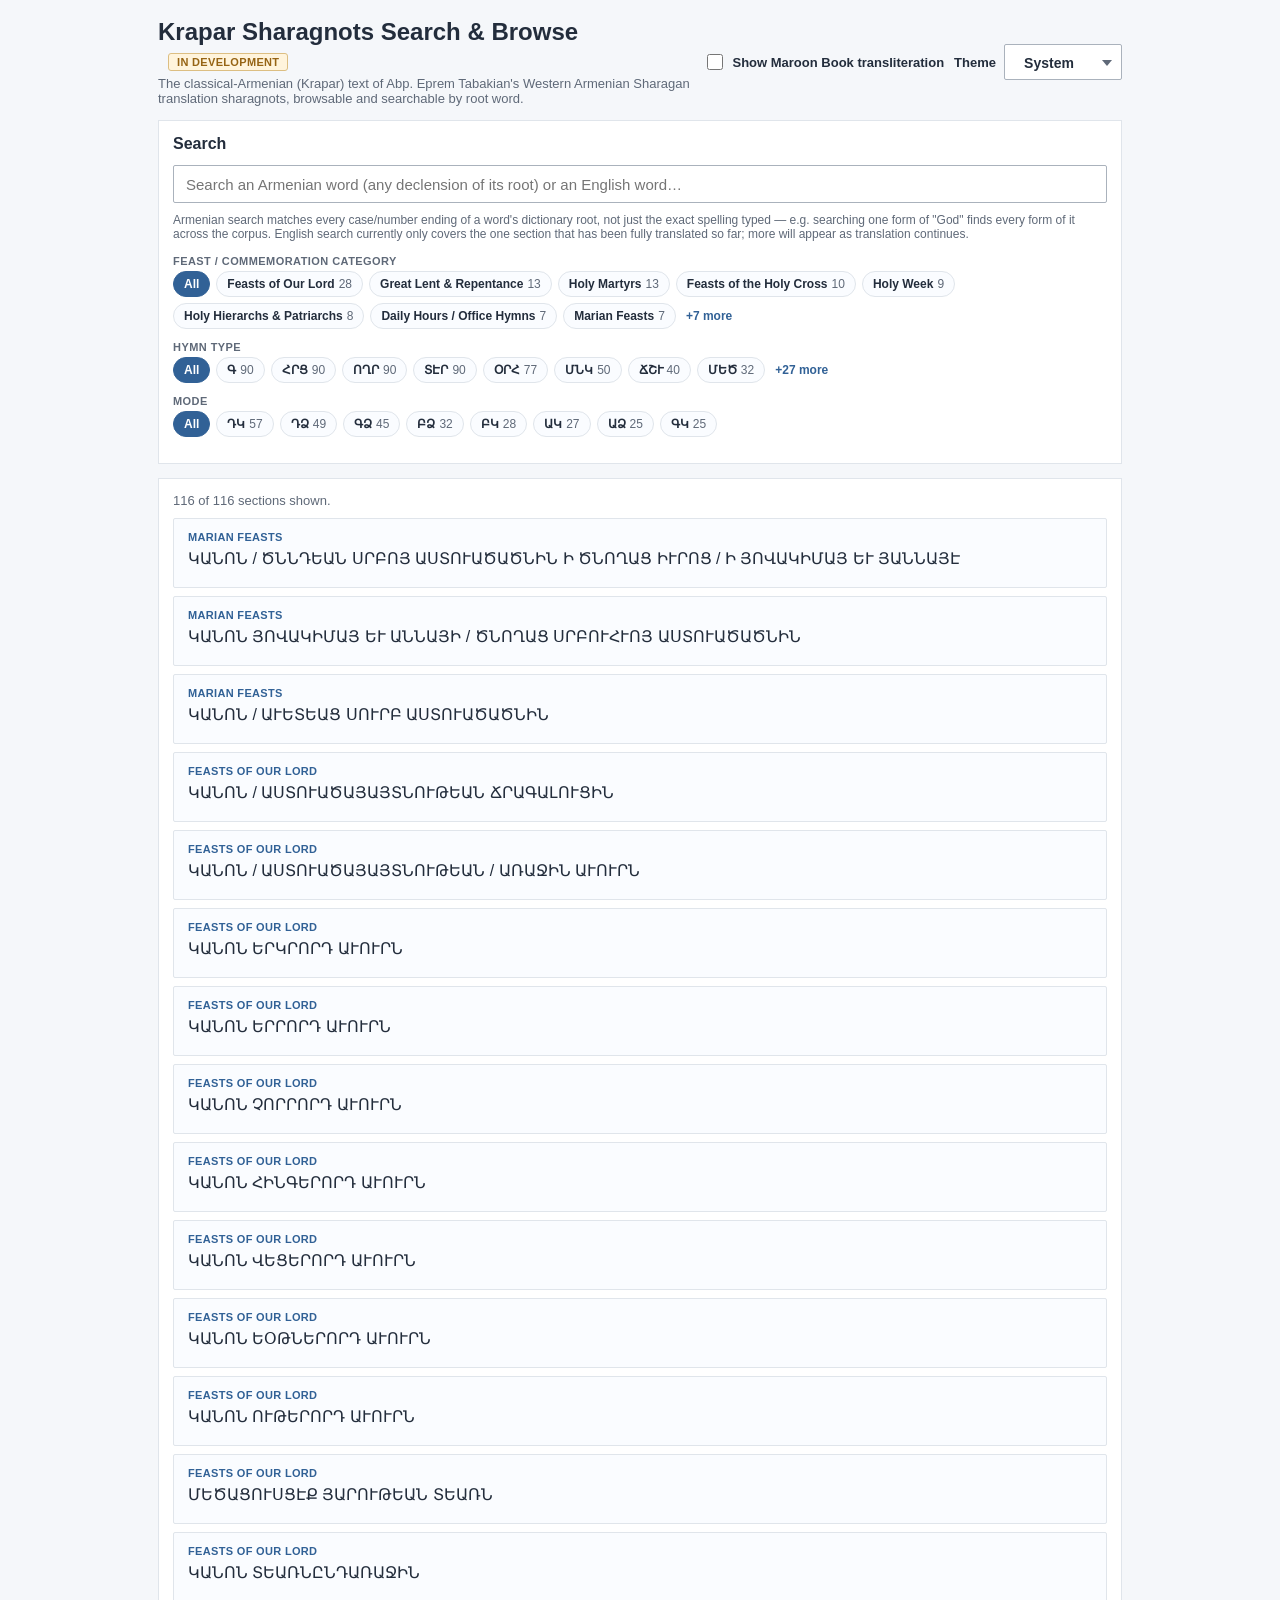
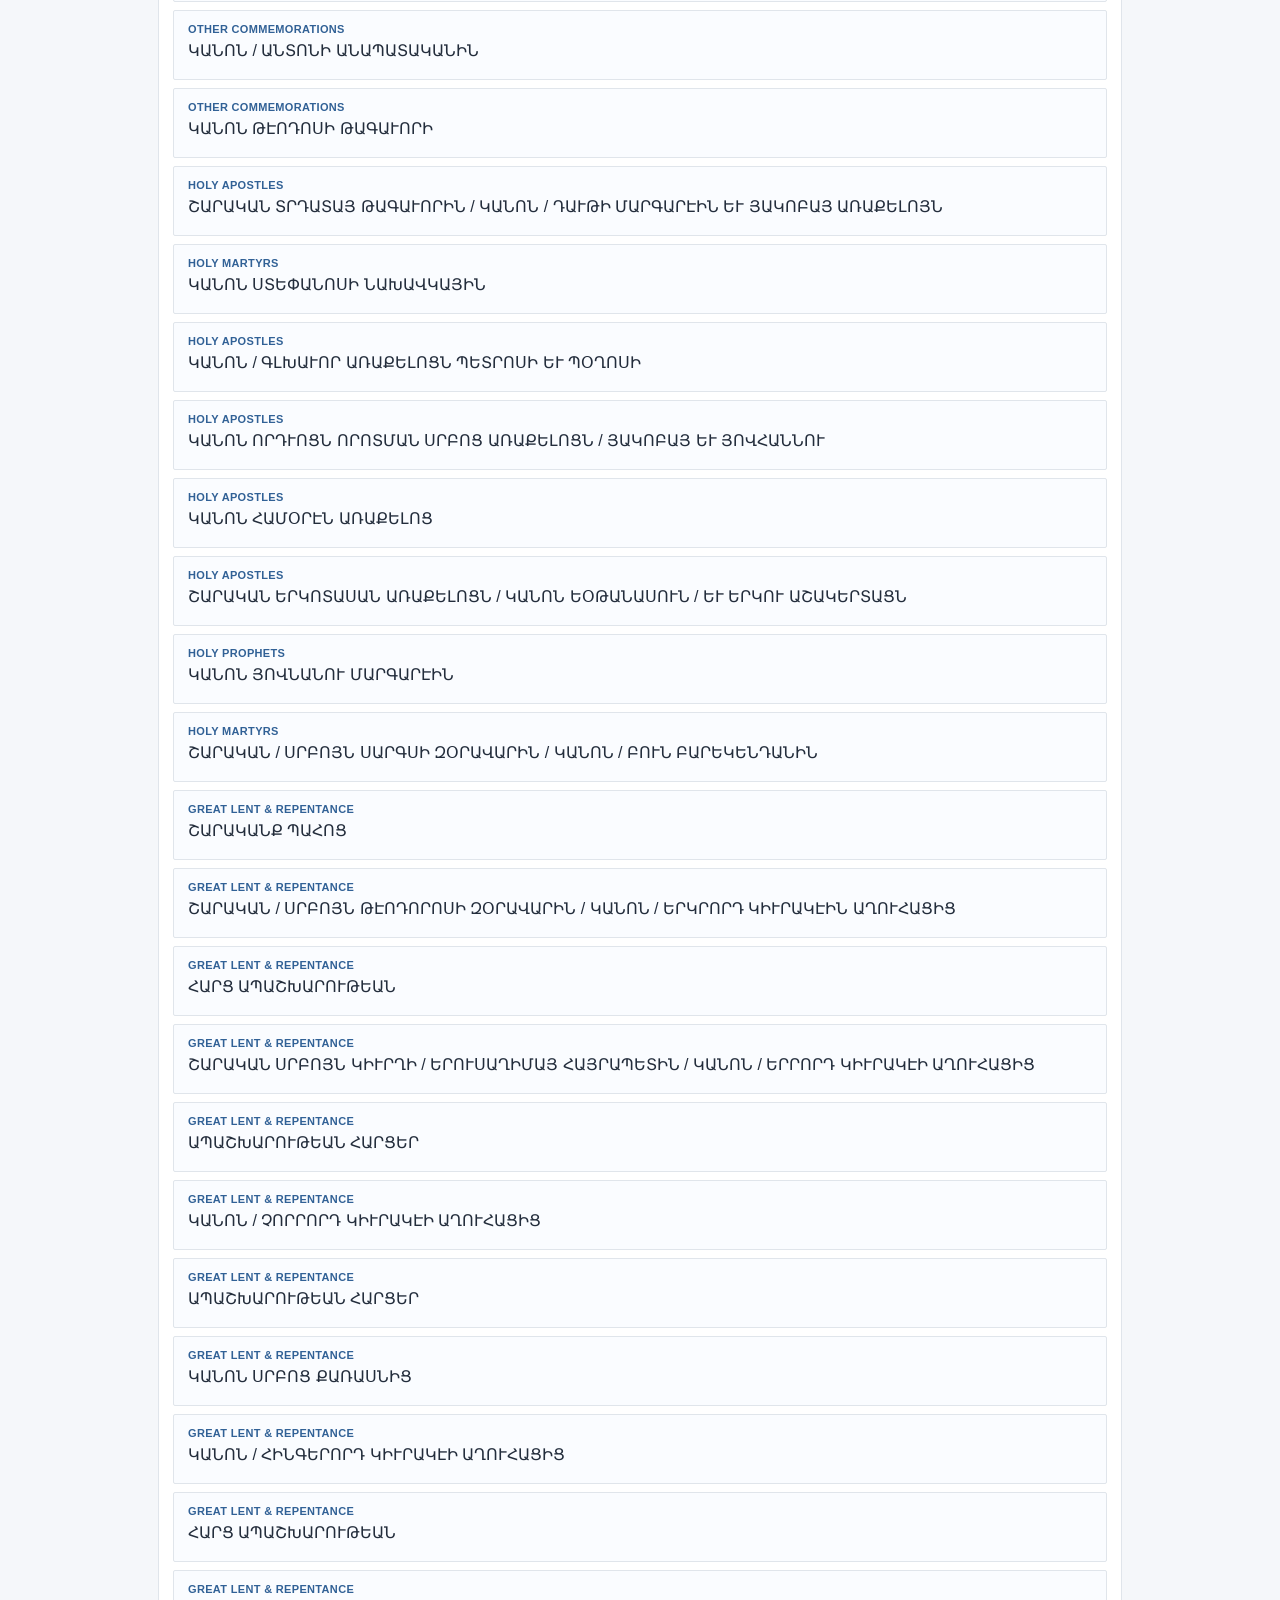
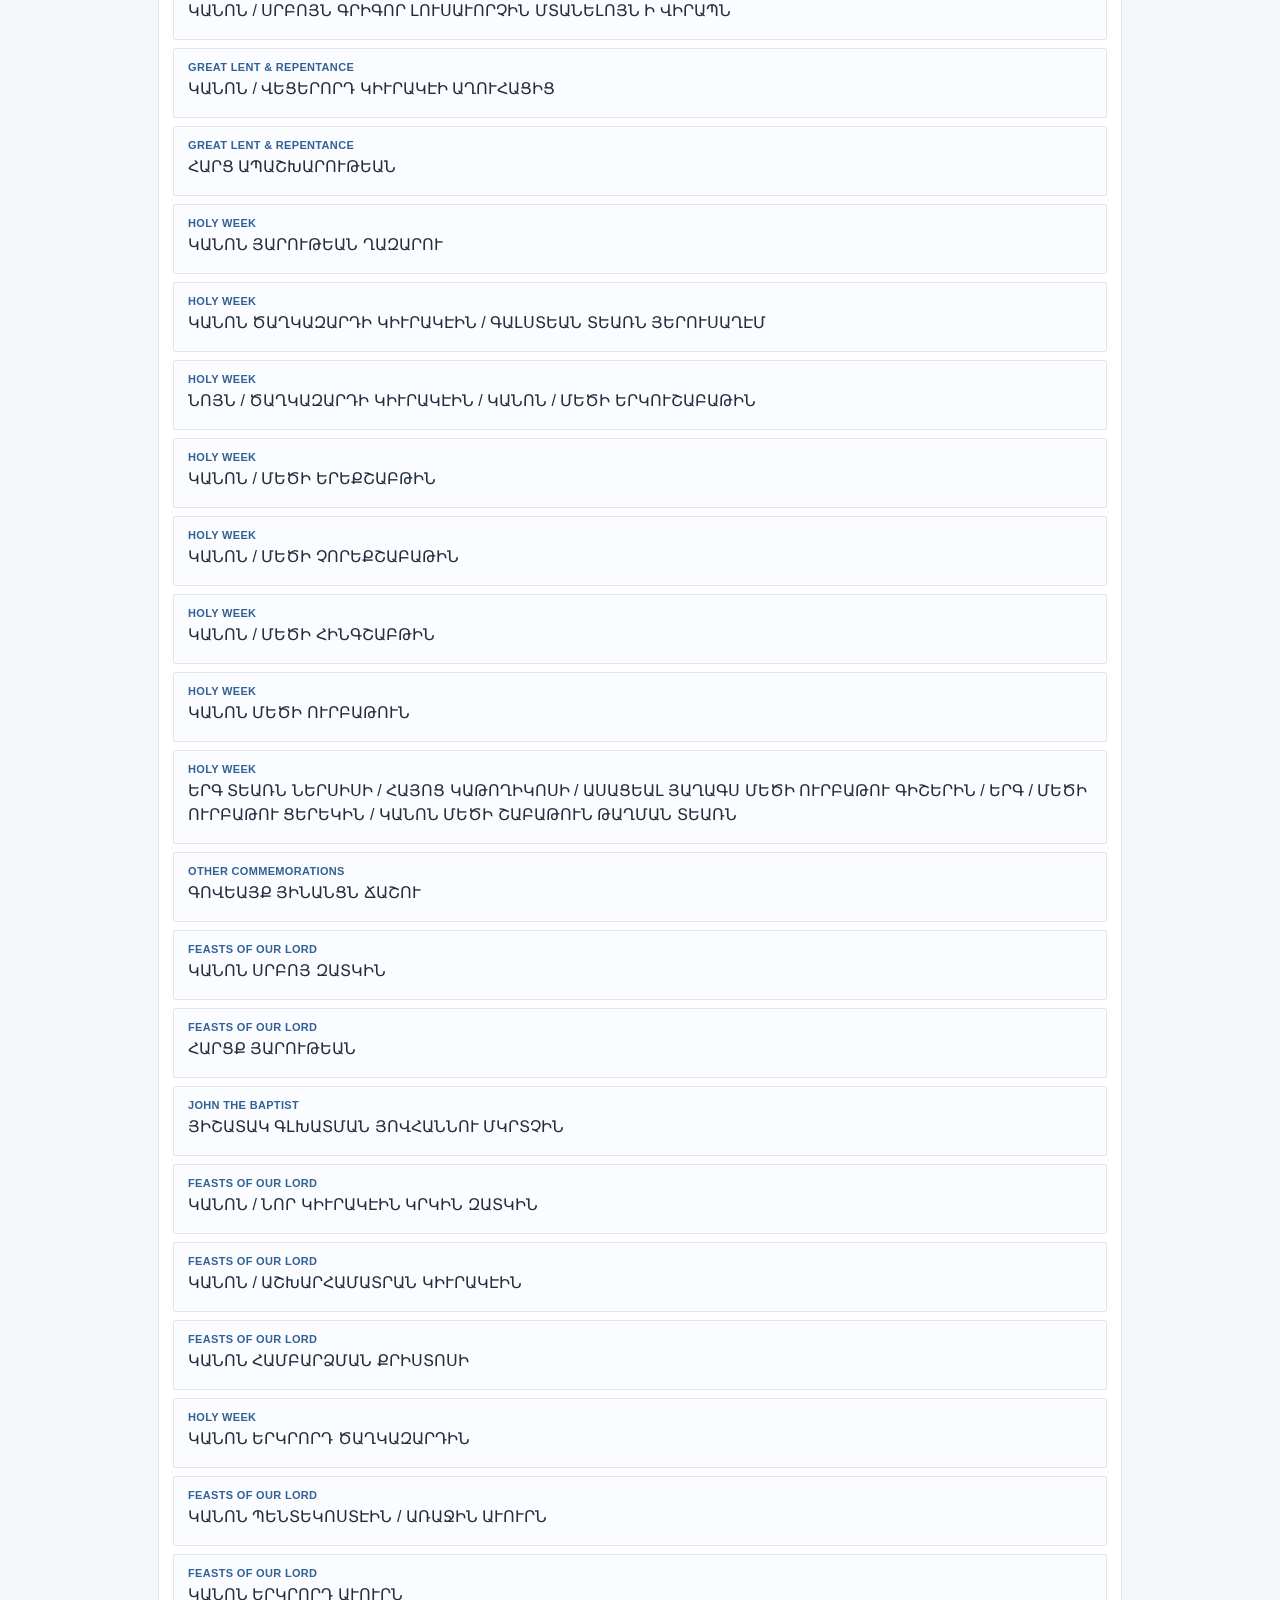
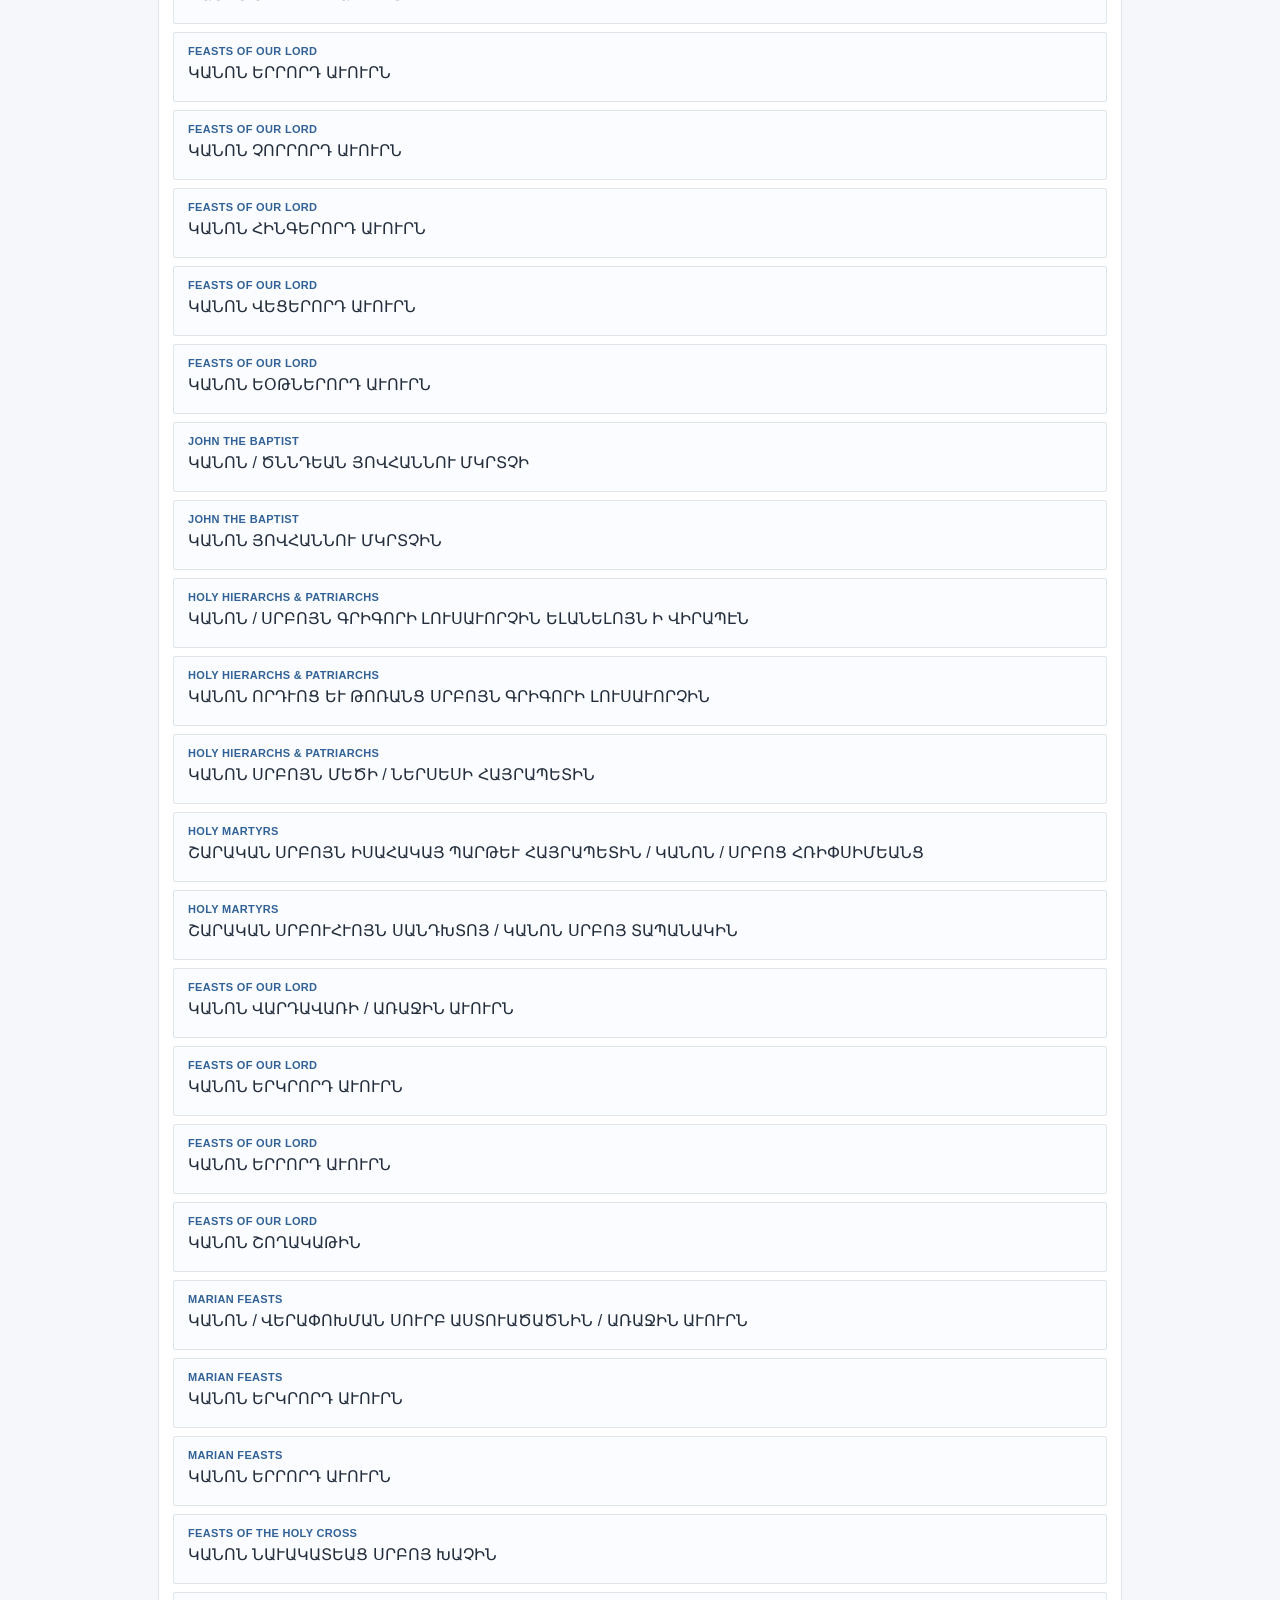
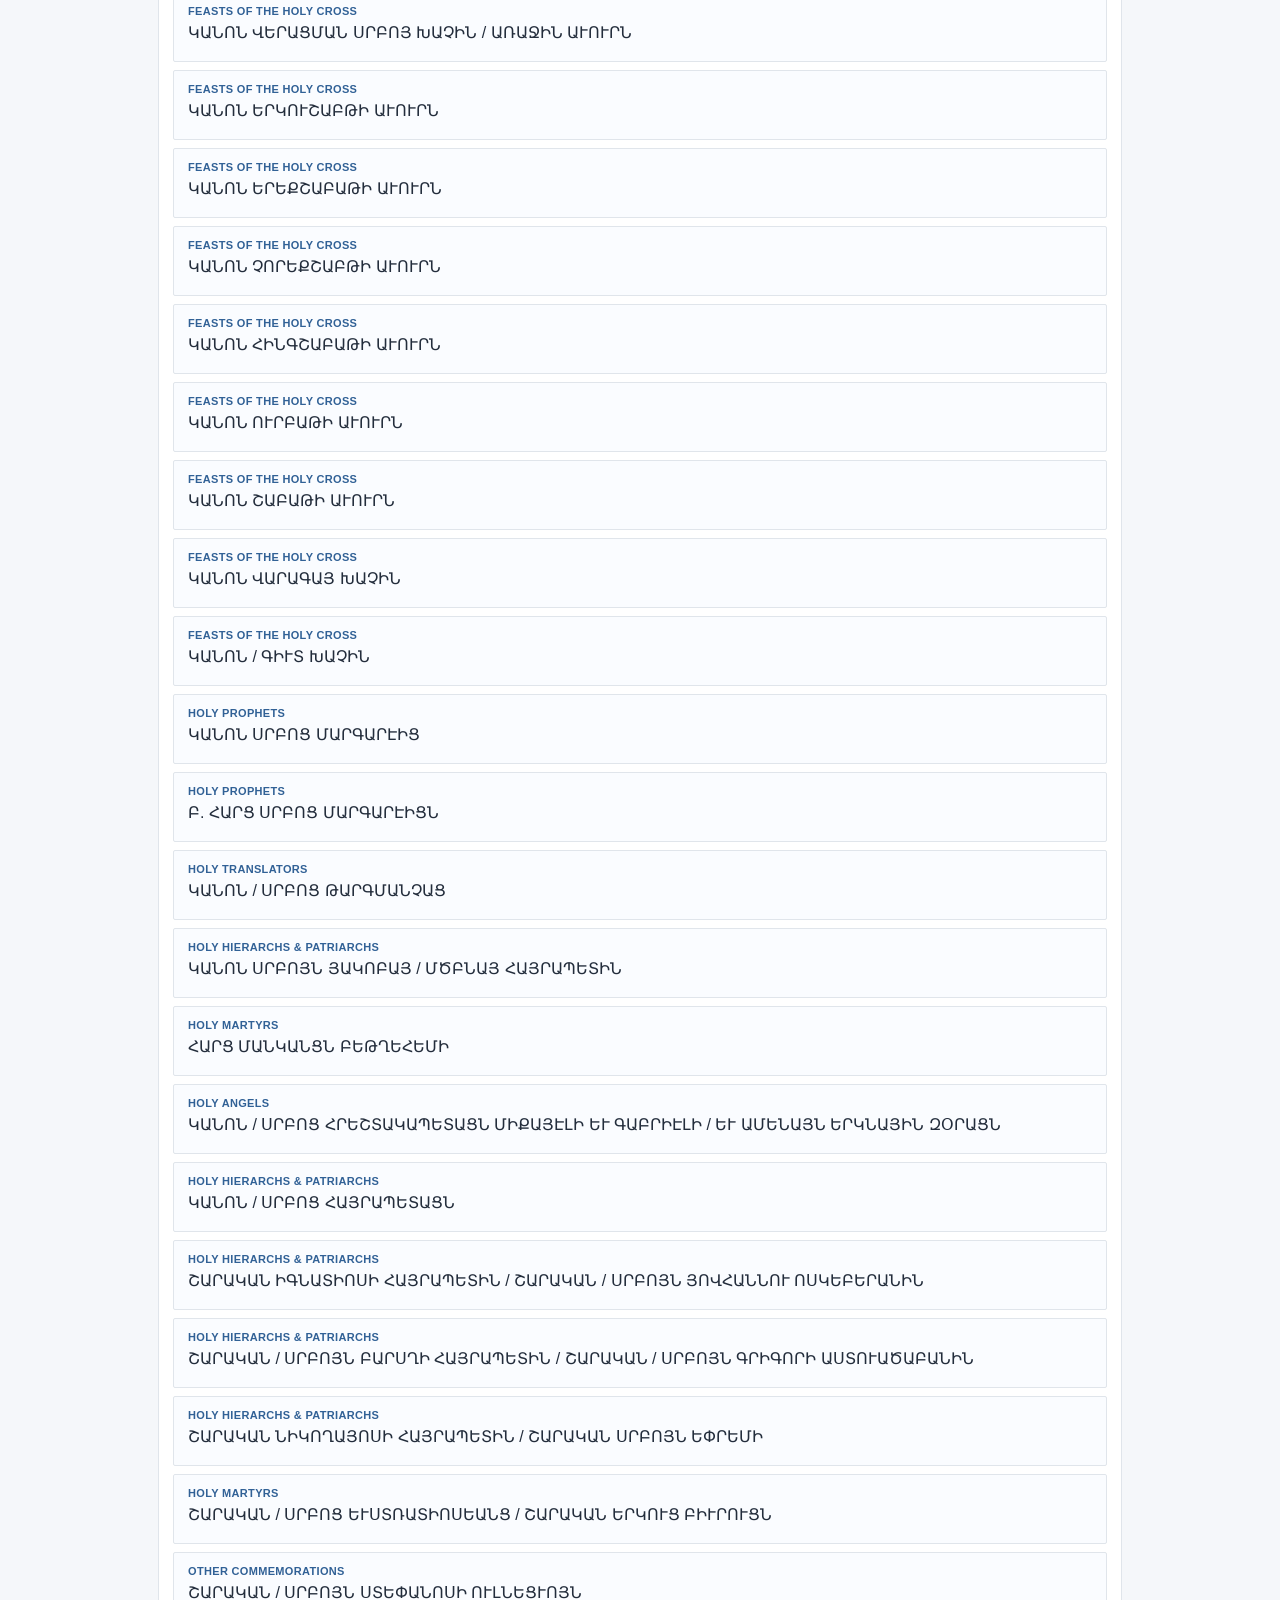
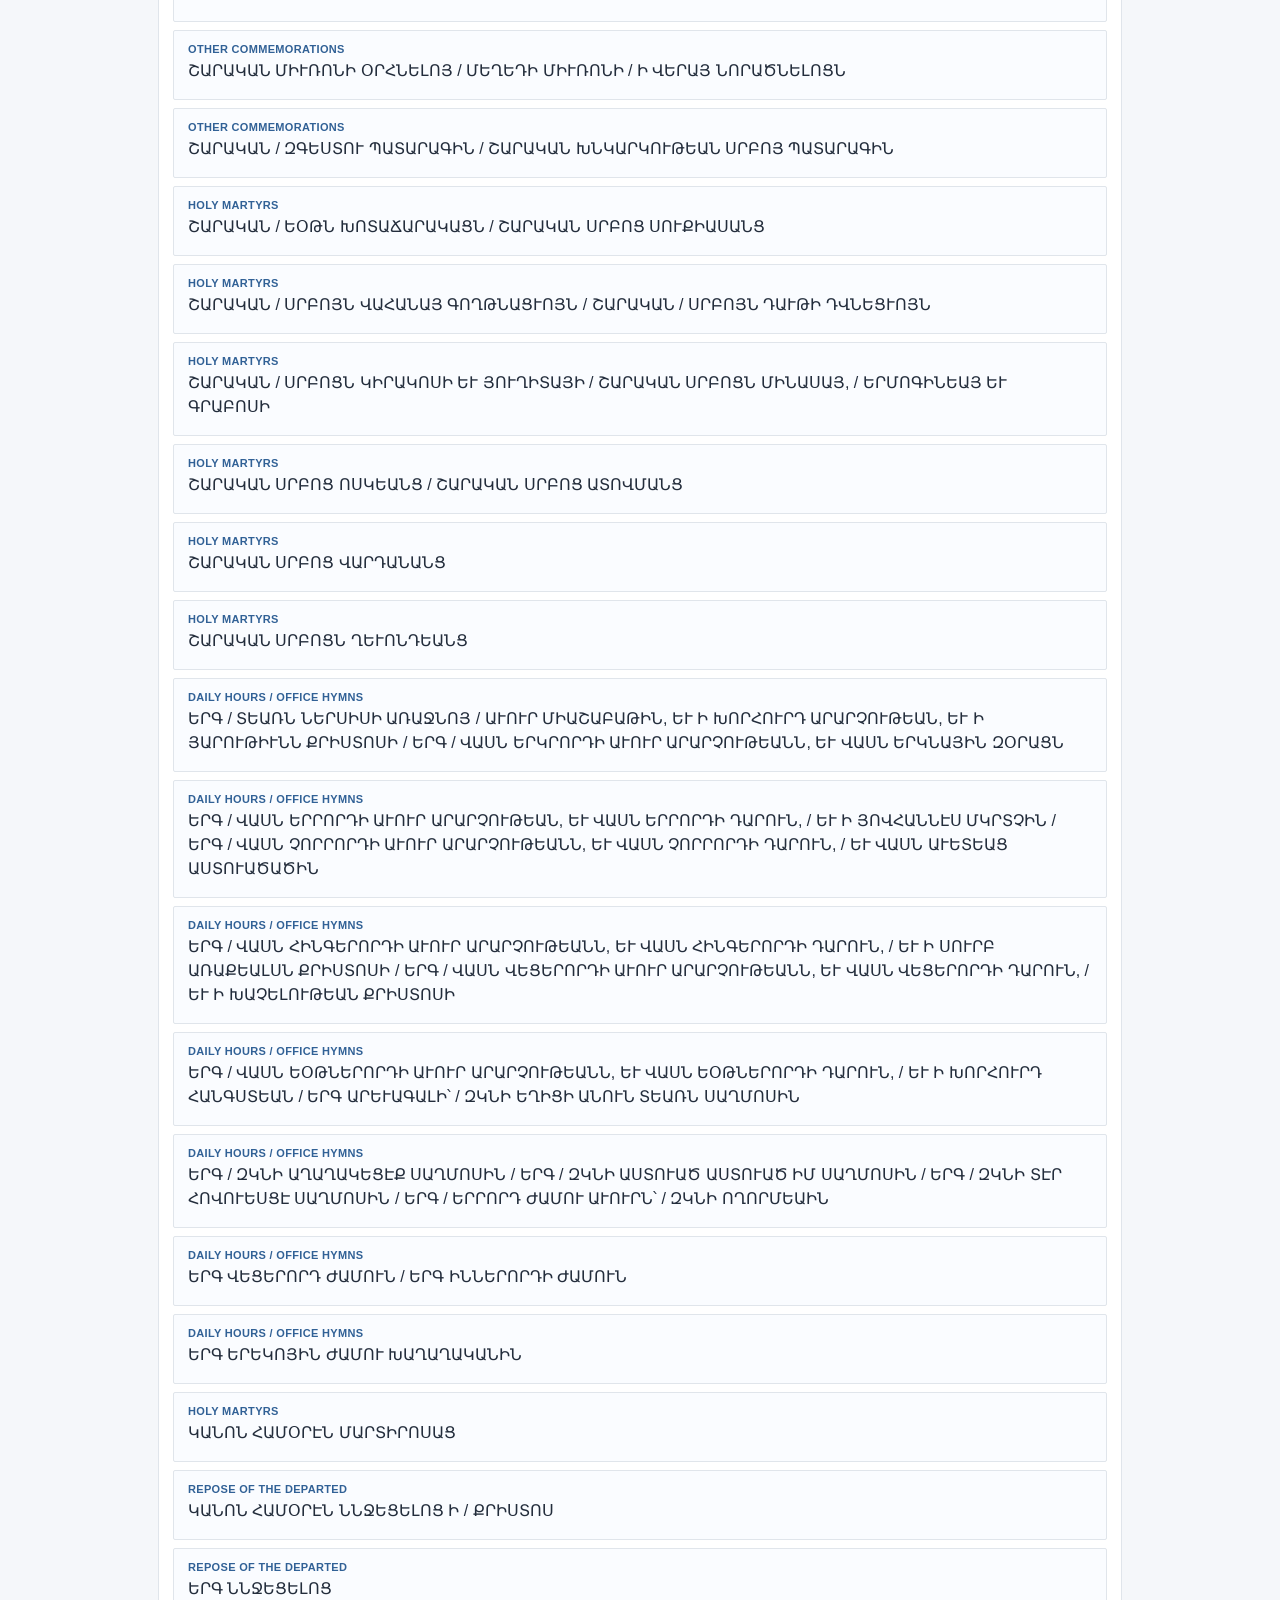
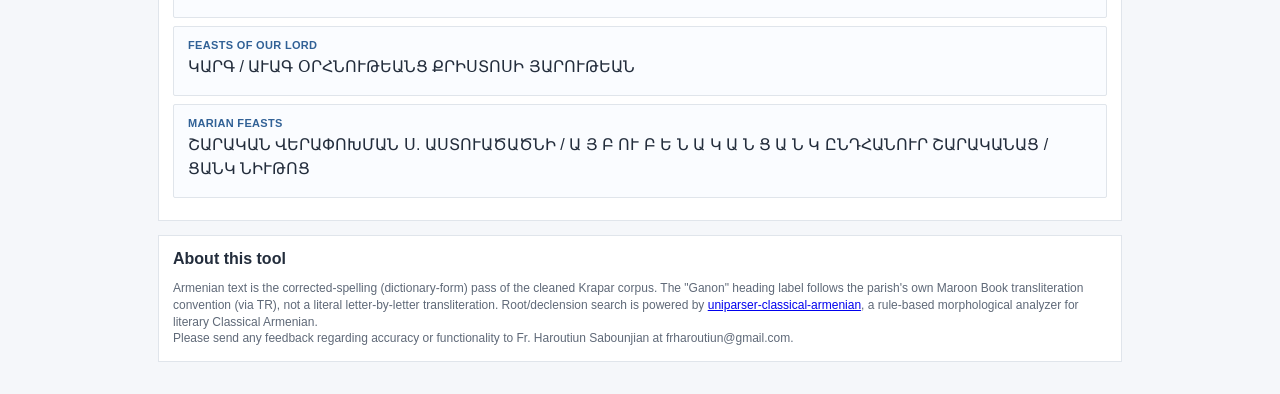
==== sharagan/index.html @ b0fb9c58 "Add Krapar Sharagnots Search & Browse tool New /sharagan/ tool: browses and searches the cleaned, co" ====
<!doctype html>
<html lang="en">
<head>
  <meta charset="utf-8">
  <meta name="viewport" content="width=device-width, initial-scale=1">
  <meta name="color-scheme" content="light dark">
  <script>
    (function () {
      try {
        var saved = localStorage.getItem("sharaganTheme") || "system";
        var systemDark = window.matchMedia && window.matchMedia("(prefers-color-scheme: dark)").matches;
        var effective = saved === "dark" || (saved === "system" && systemDark) ? "dark" : "light";
        document.documentElement.setAttribute("data-theme", saved);
        document.documentElement.setAttribute("data-effective-theme", effective);
      } catch (error) {
        document.documentElement.setAttribute("data-theme", "system");
        document.documentElement.setAttribute("data-effective-theme", "light");
      }
    }());
  </script>
  <title>Krapar Sharagnots Search &amp; Browse</title>
  <link rel="stylesheet" href="../styles-v4.css">
  <link rel="stylesheet" href="sharagan.css">
</head>
<body>
  <main class="app">
    <header class="header">
      <div class="title-block">
        <h1>Krapar Sharagnots Search &amp; Browse<span class="badge-dev">In development</span></h1>
        <p id="subtitle">The classical-Armenian (Krapar) text of Abp. Eprem Tabakian's Western Armenian Sharagan translation sharagnots, browsable and searchable by root word.</p>
      </div>

      <div class="header-actions">
        <label class="translit-toggle">
          <input type="checkbox" id="translitToggle">
          Show Maroon Book transliteration
        </label>
        <div class="theme-controls" aria-label="Color theme controls">
          <label for="themeSelect">Theme</label>
          <div class="theme-select-wrap">
            <select id="themeSelect" aria-label="Choose color theme">
              <option value="system">System</option>
              <option value="light">Light</option>
              <option value="dark">Dark</option>
            </select>
          </div>
        </div>
      </div>
    </header>

    <section class="card" aria-labelledby="search-heading">
      <h2 id="search-heading">Search</h2>
      <div class="search-row">
        <input type="search" id="searchInput" placeholder="Search an Armenian word (any declension of its root) or an English word&hellip;" aria-label="Search the corpus">
      </div>
      <p class="search-hint">
        Armenian search matches every case/number ending of a word's dictionary root, not just the exact spelling typed
        &mdash; e.g. searching one form of "God" finds every form of it across the corpus. English search currently
        only covers the one section that has been fully translated so far; more will appear as translation continues.
      </p>
      <div id="facetRow"></div>
    </section>

    <section class="card" aria-labelledby="results-heading">
      <h2 id="results-heading" style="position:absolute;left:-9999px;">Results</h2>
      <div id="resultsArea"></div>
    </section>

    <section class="card notes" aria-labelledby="feedback-heading">
      <h2 id="feedback-heading">About this tool</h2>
      <p>
        Armenian text is the corrected-spelling (dictionary-form) pass of the cleaned Krapar corpus. The
        "Ganon" heading label follows the parish's own Maroon Book transliteration convention (via TR), not
        a literal letter-by-letter transliteration. Root/declension search is powered by
        <a href="https://pypi.org/project/uniparser-classical-armenian" target="_blank" rel="noopener">uniparser-classical-armenian</a>,
        a rule-based morphological analyzer for literary Classical Armenian.
      </p>
      <p>Please send any feedback regarding accuracy or functionality to Fr. Haroutiun Sabounjian at frharoutiun@gmail.com.</p>
    </section>
  </main>

  <script src="maroon-translit.js"></script>
  <script src="sharagan.js"></script>
</body>
</html>
---- styles-v4.css ----
html:root {
  --background: rgb(245, 247, 250);
  --card-background: white;
  --header-text: rgb(35, 45, 60);
  --muted-text: rgb(95, 105, 120);
  --accent: rgb(49, 97, 150);
  --grid: rgb(224, 229, 235);
  --info-bg: rgb(238, 244, 252);
  --info-border: rgb(190, 210, 235);
  --tile-background: rgb(250, 252, 255);
  --field-background: white;
  --button-background: rgb(239, 239, 239);
    --header-control-width: 118px;
  --header-control-height: 36px;
  --control-arrow-width: 28px;
  color-scheme: light;
}

html[data-effective-theme="dark"],
html.theme-dark {
  --background: rgb(20, 24, 31);
  --card-background: rgb(31, 37, 47);
  --header-text: rgb(235, 239, 245);
  --muted-text: rgb(180, 190, 204);
  --accent: rgb(142, 188, 238);
  --grid: rgb(70, 80, 96);
  --info-bg: rgb(43, 57, 76);
  --info-border: rgb(86, 111, 143);
  --tile-background: rgb(36, 43, 55);
  --field-background: rgb(24, 29, 37);
  --button-background: rgb(43, 51, 65);
  color-scheme: dark;
}

* { box-sizing: border-box; }
html, body { margin: 0; padding: 0; }

body {
  background: var(--background);
  color: var(--header-text);
  font-family: "Noto Sans Armenian", "Noto Sans", "Segoe UI", Arial, sans-serif;
  font-size: 14px;
  transition: background-color 150ms ease, color 150ms ease;
}

.app {
  max-width: 1000px;
  margin: 0 auto;
  padding: 18px;
}

.header {
  display: flex;
  justify-content: space-between;
  gap: 12px;
  margin-bottom: 14px;
  align-items: center;
  flex-wrap: wrap;
}

.title-block {
  flex: 1 1 420px;
  min-width: 260px;
}

.title-block h1 {
  margin: 0;
  font-size: 24px;
  font-weight: 700;
}

#subtitle {
  margin: 2px 0 0;
  color: var(--muted-text);
  font-size: 13px;
}

.header-actions {
  display: flex;
  align-items: center;
  justify-content: flex-end;
  gap: 10px;
  flex-wrap: wrap;
}

.theme-controls {
  display: grid;
  grid-template-columns: auto var(--header-control-width);
  gap: 8px;
  align-items: center;
}

.theme-controls label {
  font-weight: 700;
  font-size: 13px;
}

.theme-select-wrap {
  position: relative;
  width: var(--header-control-width);
  height: var(--header-control-height);
}

.theme-select-wrap::after {
  content: "";
  position: absolute;
  right: 10px;
  top: 50%;
  transform: translateY(-35%);
  width: 0;
  height: 0;
  border-left: 5px solid transparent;
  border-right: 5px solid transparent;
  border-top: 6px solid var(--muted-text);
  pointer-events: none;
}

.theme-controls select {
  width: 100%;
  height: 100%;
  border: 1px solid rgb(170, 178, 188);
  background: var(--field-background);
  color: var(--header-text);
  font-family: inherit;
  font-size: 14px;
  font-weight: 700;
  line-height: var(--header-control-height);
  padding: 0 var(--control-arrow-width) 0 0;
  text-align: center;
  text-align-last: center;
  -webkit-appearance: none;
  appearance: none;
  border-radius: 2px;
}

.theme-controls select:focus {
  outline: 2px solid var(--accent);
  outline-offset: 2px;
}

.card {
  background: var(--card-background);
  border: 1px solid var(--grid);
  padding: 14px;
  margin-bottom: 14px;
}

.card h2 {
  font-size: 16px;
  margin: 0 0 12px;
}

.intro-text {
  margin: 0 0 14px;
  color: var(--muted-text);
  line-height: 1.4;
}

.tool-grid {
  display: grid;
  grid-template-columns: repeat(2, minmax(0, 1fr));
  gap: 16px;
}

.tool-card {
  display: flex;
  flex-direction: column;
  gap: 10px;
  min-height: 150px;
  padding: 14px;
  border: 1px solid var(--grid);
  background: var(--tile-background);
  color: var(--header-text);
  text-decoration: none;
}

.tool-card:hover {
  border-color: var(--accent);
}

.tool-title {
  font-size: 18px;
  font-weight: 700;
}

.tool-description {
  color: var(--muted-text);
  line-height: 1.4;
  flex: 1;
}

.tool-action {
  color: var(--accent);
  font-weight: 700;
}

.notes p {
  margin: 0;
  color: var(--muted-text);
  font-size: 12px;
  line-height: 1.4;
}

@media (max-width: 760px) {
  .tool-grid { grid-template-columns: 1fr; }
  .header { align-items: flex-start; }
  .header-actions { justify-content: flex-start; }
}


@media (max-width: 760px) {
  .title-block { flex-basis: auto; }
  .theme-controls {
    grid-template-columns: auto var(--header-control-width);
  }
}

@media (max-width: 760px) and (orientation: landscape) {
  .theme-controls {
    grid-template-columns: auto var(--header-control-width);
  }
}
---- sharagan/sharagan.css ----
/* Krapar Sharagnots Search & Browse - extends the shared tool tokens from
   ../styles-v4.css (same :root variables, same card/select styling). */

.badge-dev {
  display: inline-block;
  margin-left: 10px;
  padding: 2px 8px;
  font-size: 11px;
  font-weight: 700;
  letter-spacing: 0.03em;
  text-transform: uppercase;
  color: rgb(150, 100, 20);
  background: rgb(255, 244, 220);
  border: 1px solid rgb(220, 190, 130);
  border-radius: 3px;
  vertical-align: middle;
}

html[data-effective-theme="dark"] .badge-dev {
  color: rgb(255, 214, 140);
  background: rgb(60, 48, 20);
  border-color: rgb(120, 96, 40);
}

.translit-toggle {
  display: flex;
  align-items: center;
  gap: 6px;
  font-size: 13px;
  font-weight: 700;
  white-space: nowrap;
}

.translit-toggle input {
  width: 16px;
  height: 16px;
}

/* --- search --- */

.search-row {
  display: flex;
  gap: 10px;
  margin-bottom: 10px;
  flex-wrap: wrap;
}

.search-row input[type="search"] {
  flex: 1 1 320px;
  min-width: 0;
  height: 38px;
  padding: 0 12px;
  border: 1px solid rgb(170, 178, 188);
  background: var(--field-background);
  color: var(--header-text);
  font-family: inherit;
  font-size: 15px;
  border-radius: 2px;
}

.search-row input[type="search"]:focus {
  outline: 2px solid var(--accent);
  outline-offset: 1px;
}

.search-hint {
  color: var(--muted-text);
  font-size: 12px;
  margin: 0 0 14px;
}

.facet-row {
  display: flex;
  flex-wrap: wrap;
  gap: 6px;
  margin-bottom: 12px;
}

.facet-chip {
  display: inline-flex;
  align-items: center;
  gap: 4px;
  padding: 5px 10px;
  font-size: 12px;
  font-weight: 700;
  border: 1px solid var(--grid);
  background: var(--tile-background);
  color: var(--header-text);
  border-radius: 999px;
  cursor: pointer;
  user-select: none;
}

.facet-chip:hover {
  border-color: var(--accent);
}

.facet-chip.active {
  background: var(--accent);
  border-color: var(--accent);
  color: white;
}

.facet-chip .count {
  color: var(--muted-text);
  font-weight: 400;
}

.facet-chip.active .count {
  color: rgba(255, 255, 255, 0.8);
}

.facet-group-label {
  font-size: 11px;
  font-weight: 700;
  text-transform: uppercase;
  letter-spacing: 0.04em;
  color: var(--muted-text);
  margin: 10px 0 4px;
}

.facet-more-toggle {
  background: none;
  border: none;
  color: var(--accent);
  font-size: 12px;
  font-weight: 700;
  cursor: pointer;
  padding: 5px 4px;
}

/* --- results / browse list --- */

.results-summary {
  font-size: 13px;
  color: var(--muted-text);
  margin-bottom: 10px;
}

.result-item, .section-item {
  border: 1px solid var(--grid);
  background: var(--tile-background);
  padding: 12px 14px;
  margin-bottom: 8px;
  border-radius: 2px;
}

.result-item .result-loc, .section-item .section-cat {
  font-size: 11px;
  font-weight: 700;
  text-transform: uppercase;
  letter-spacing: 0.03em;
  color: var(--accent);
}

.result-item .result-text, .section-item .section-heading {
  font-size: 16px;
  line-height: 1.5;
  margin: 4px 0;
}

.translit-line {
  font-size: 13px;
  font-style: italic;
  color: var(--muted-text);
  margin: 2px 0 0;
  display: none;
}

body.show-translit .translit-line {
  display: block;
}

.result-item .result-en {
  font-size: 14px;
  color: var(--muted-text);
  border-left: 2px solid var(--grid);
  padding-left: 8px;
  margin-top: 6px;
}

.result-item .jump-link {
  font-size: 12px;
  font-weight: 700;
  color: var(--accent);
  text-decoration: none;
  display: inline-block;
  margin-top: 6px;
}

.section-item {
  cursor: pointer;
}

.section-item.open {
  cursor: default;
}

.section-detail {
  margin-top: 10px;
  padding-top: 10px;
  border-top: 1px solid var(--grid);
}

.stanza-block {
  margin-bottom: 14px;
}

.stanza-type {
  font-size: 11px;
  font-weight: 700;
  color: var(--muted-text);
  text-transform: uppercase;
  letter-spacing: 0.03em;
  margin-bottom: 4px;
}

.verse-line {
  font-size: 16px;
  line-height: 1.6;
  margin-bottom: 6px;
}

.verse-line .verse-num {
  color: var(--muted-text);
  font-weight: 700;
  margin-right: 4px;
  font-size: 12px;
}

.verse-en {
  font-size: 14px;
  color: var(--muted-text);
  border-left: 2px solid var(--grid);
  padding-left: 8px;
  margin: 2px 0 8px;
}

.verse-en.pending {
  font-style: italic;
}

.close-section-btn {
  background: none;
  border: 1px solid var(--grid);
  color: var(--header-text);
  font-size: 12px;
  font-weight: 700;
  padding: 5px 10px;
  cursor: pointer;
  border-radius: 2px;
  margin-bottom: 10px;
}

.close-section-btn:hover {
  border-color: var(--accent);
}

.empty-state {
  color: var(--muted-text);
  font-style: italic;
  padding: 20px 0;
}

@media (max-width: 760px) {
  .search-row { flex-direction: column; }
  .translit-toggle { align-self: flex-start; }
}
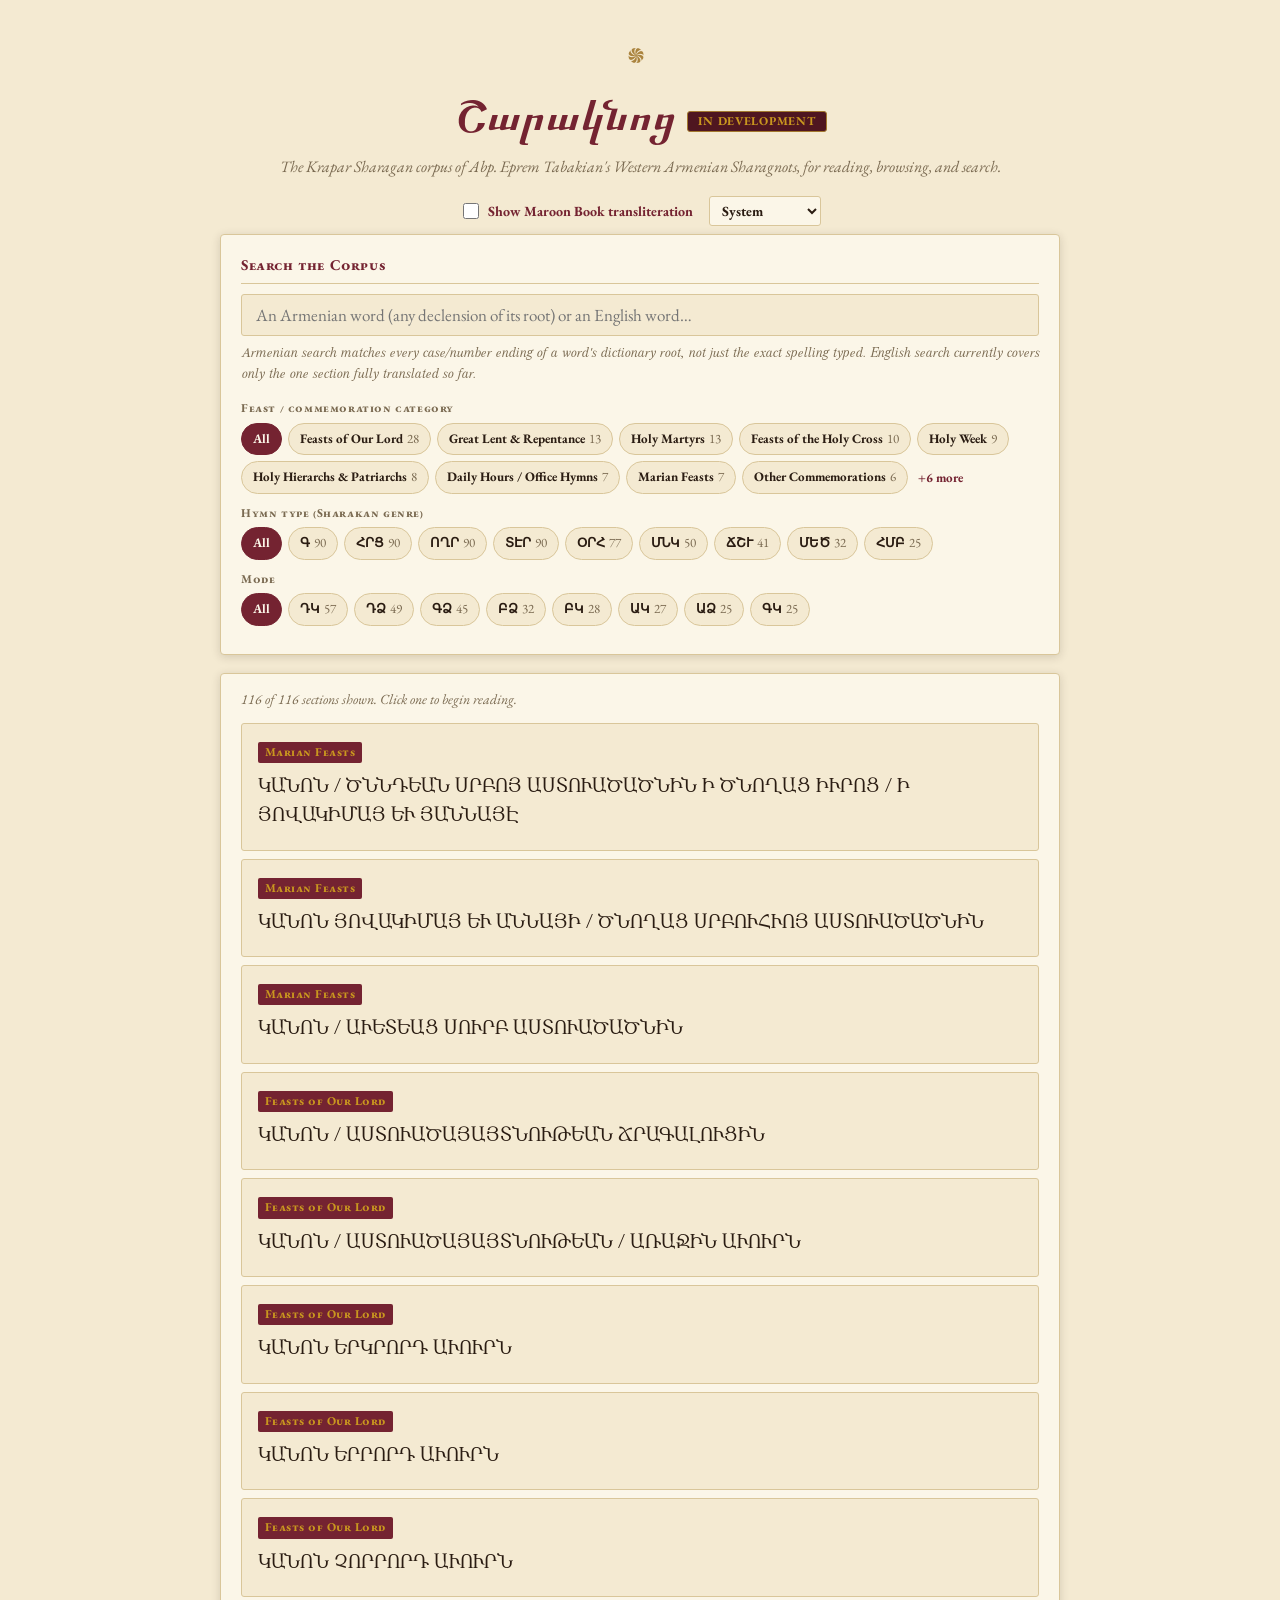
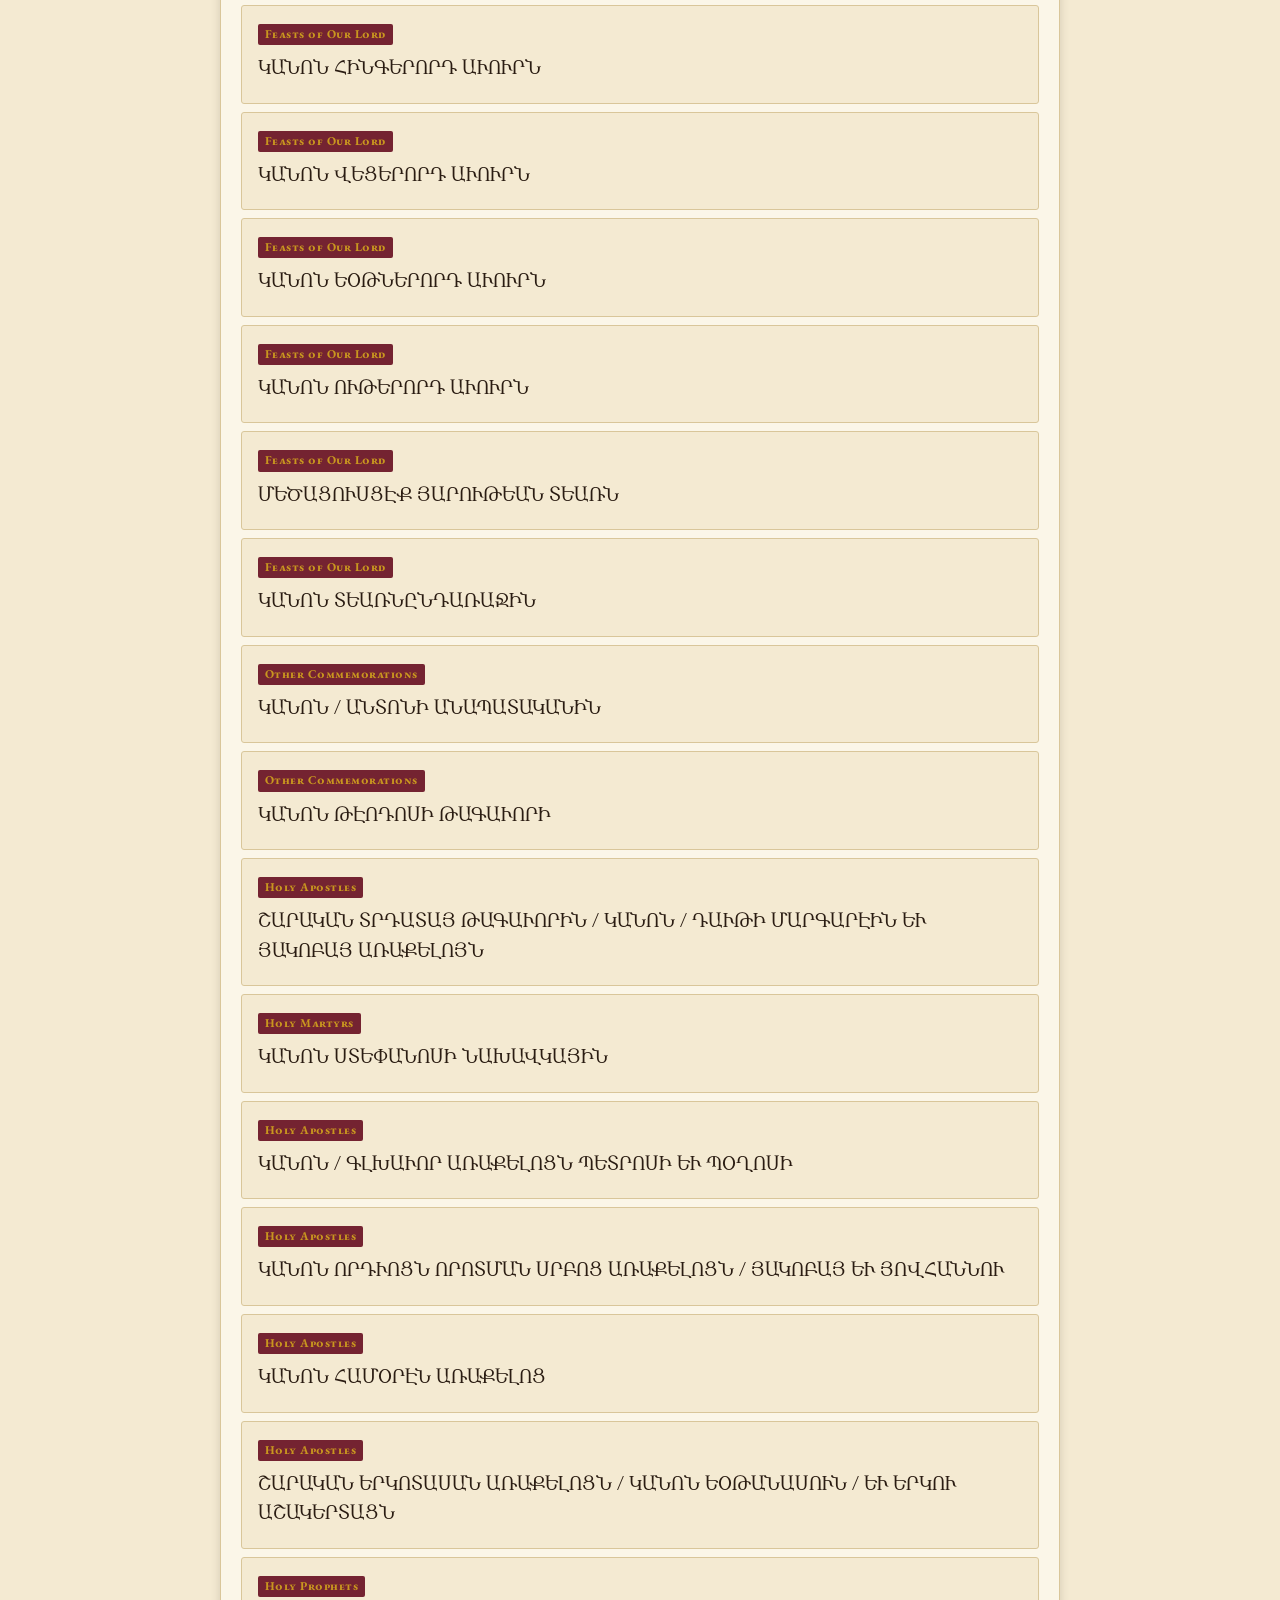
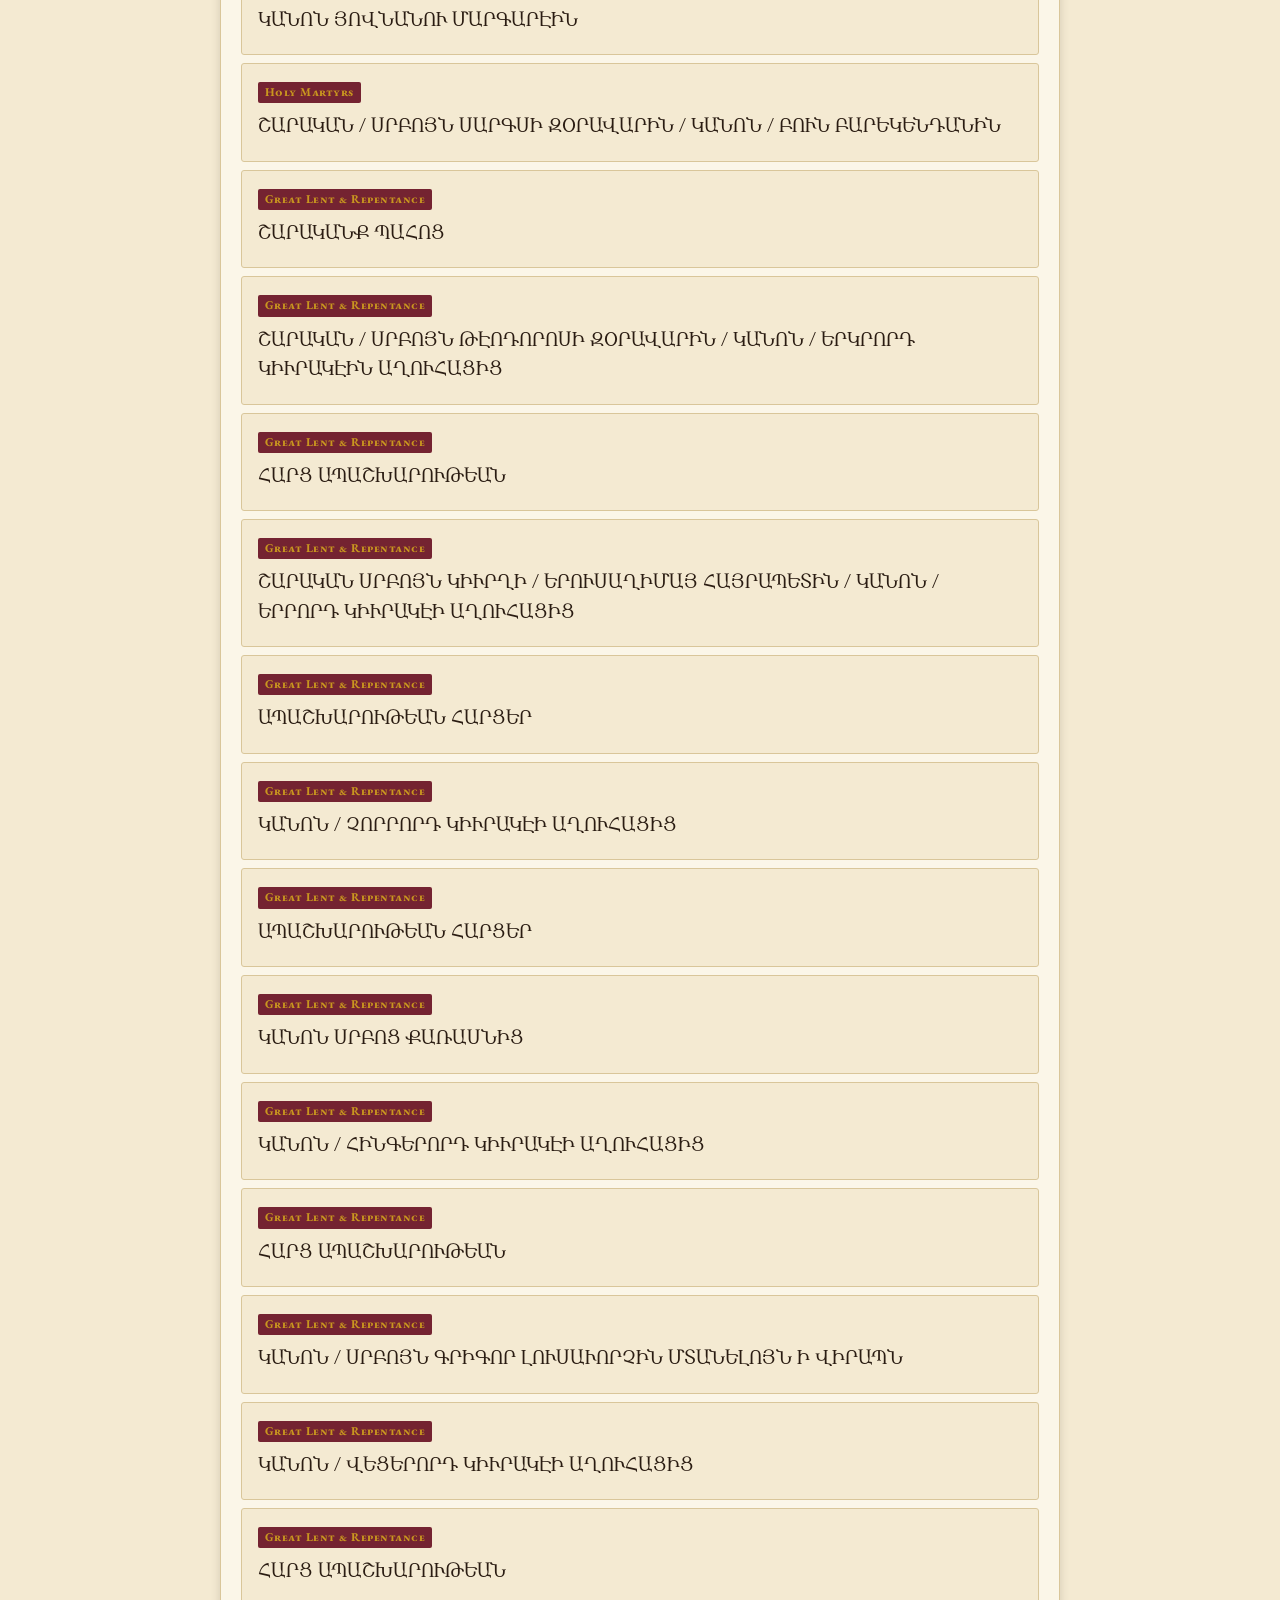
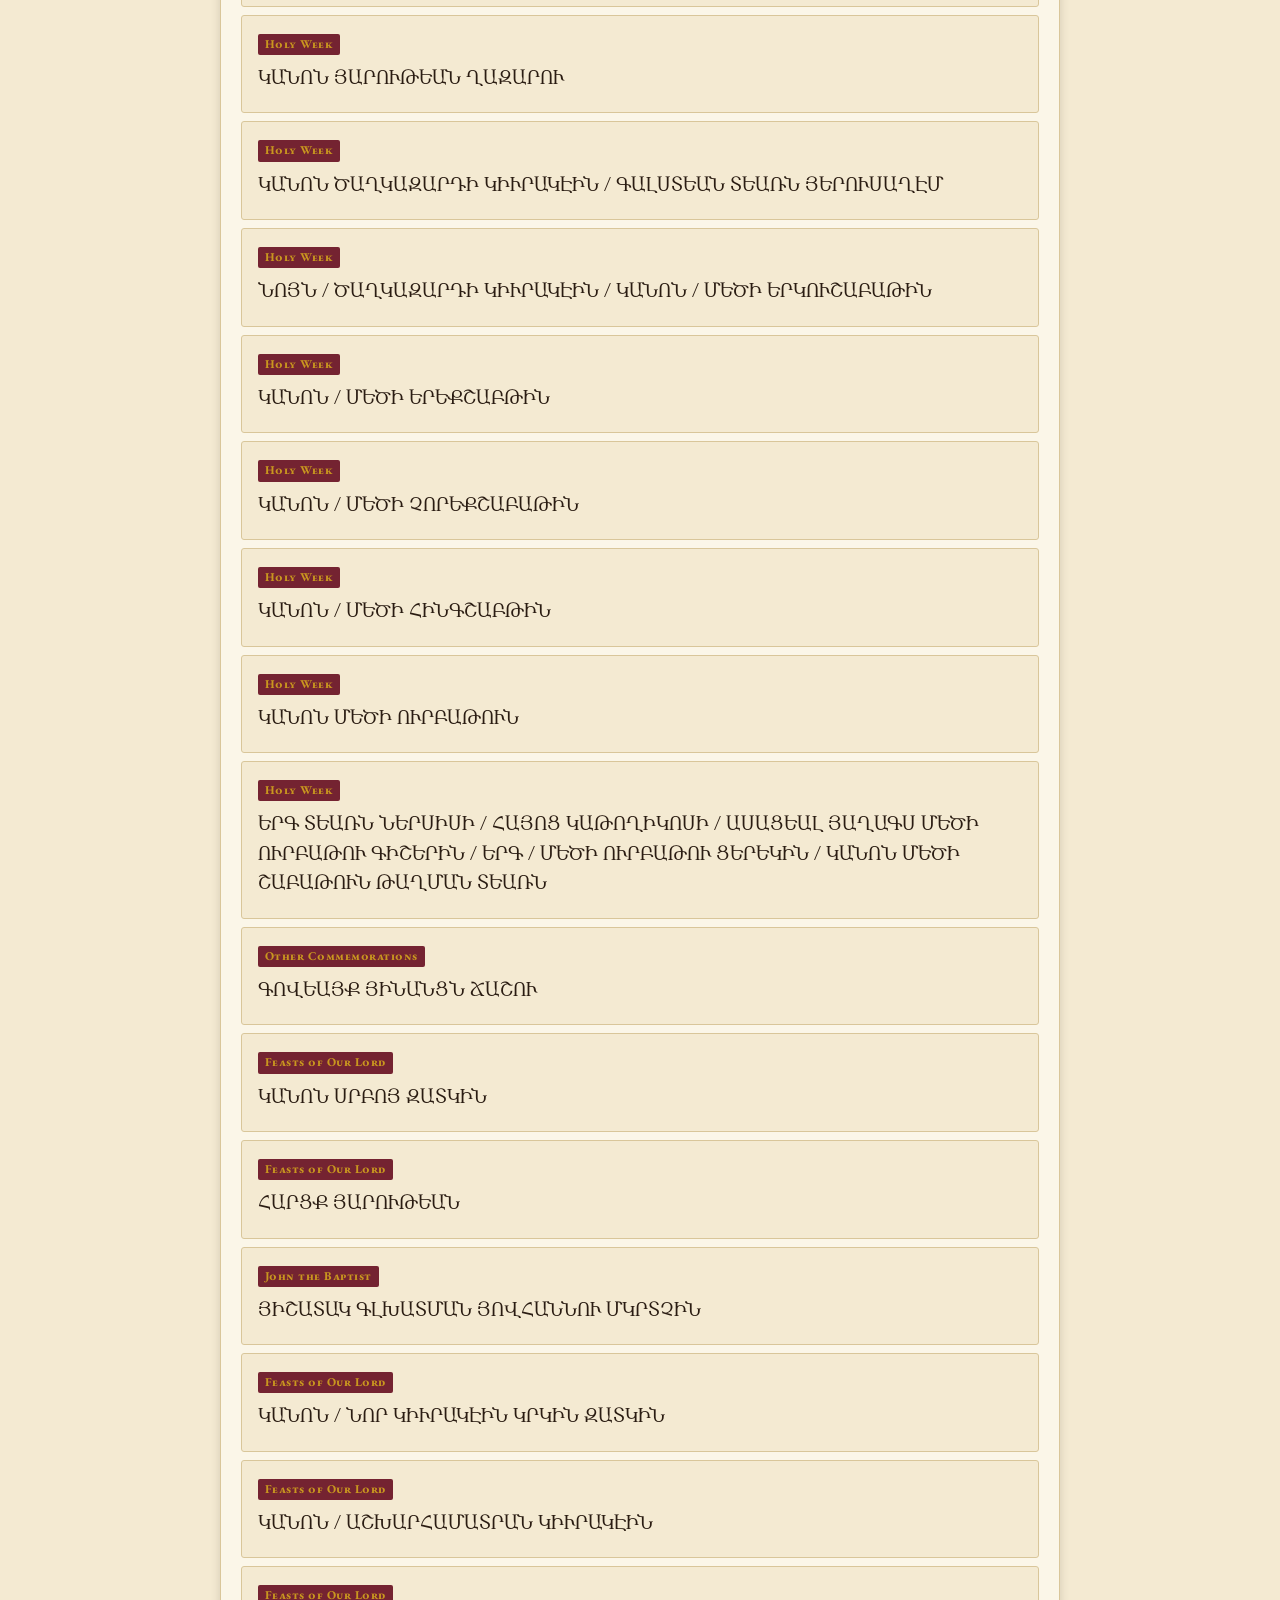
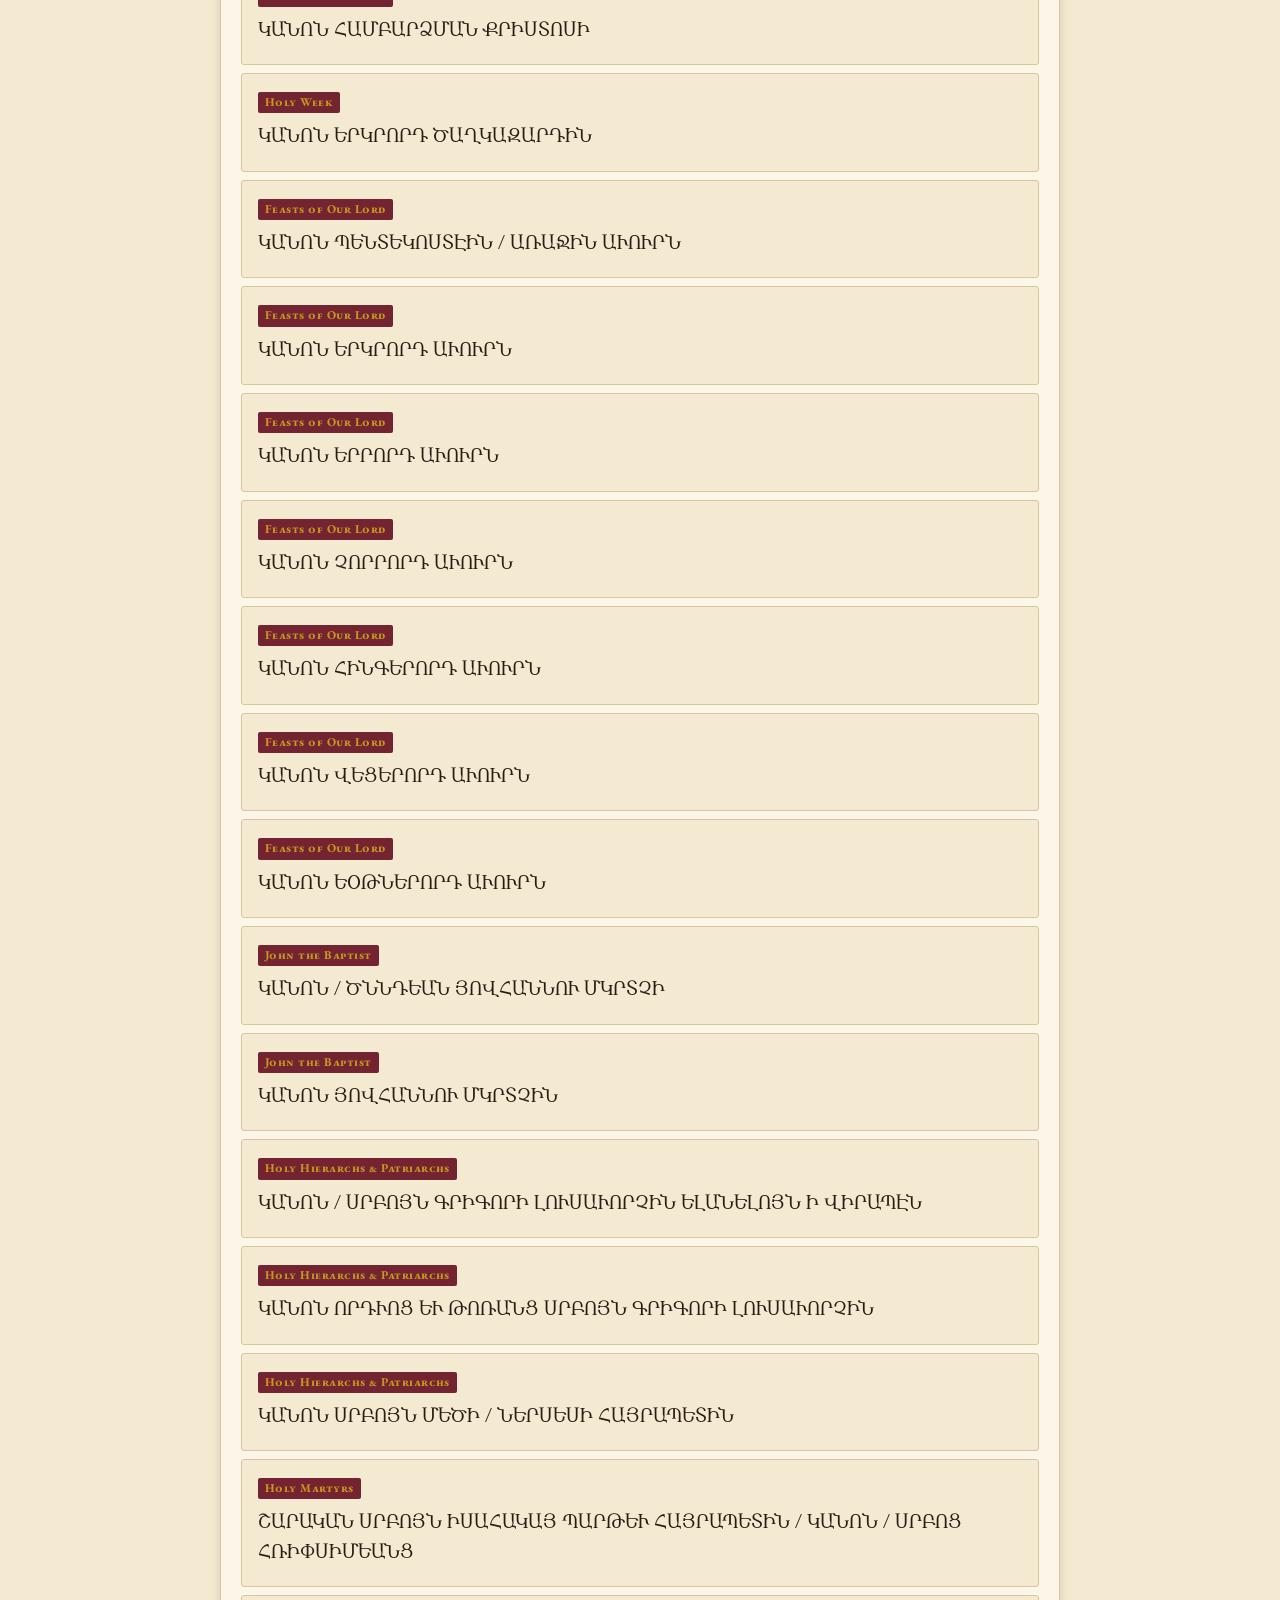
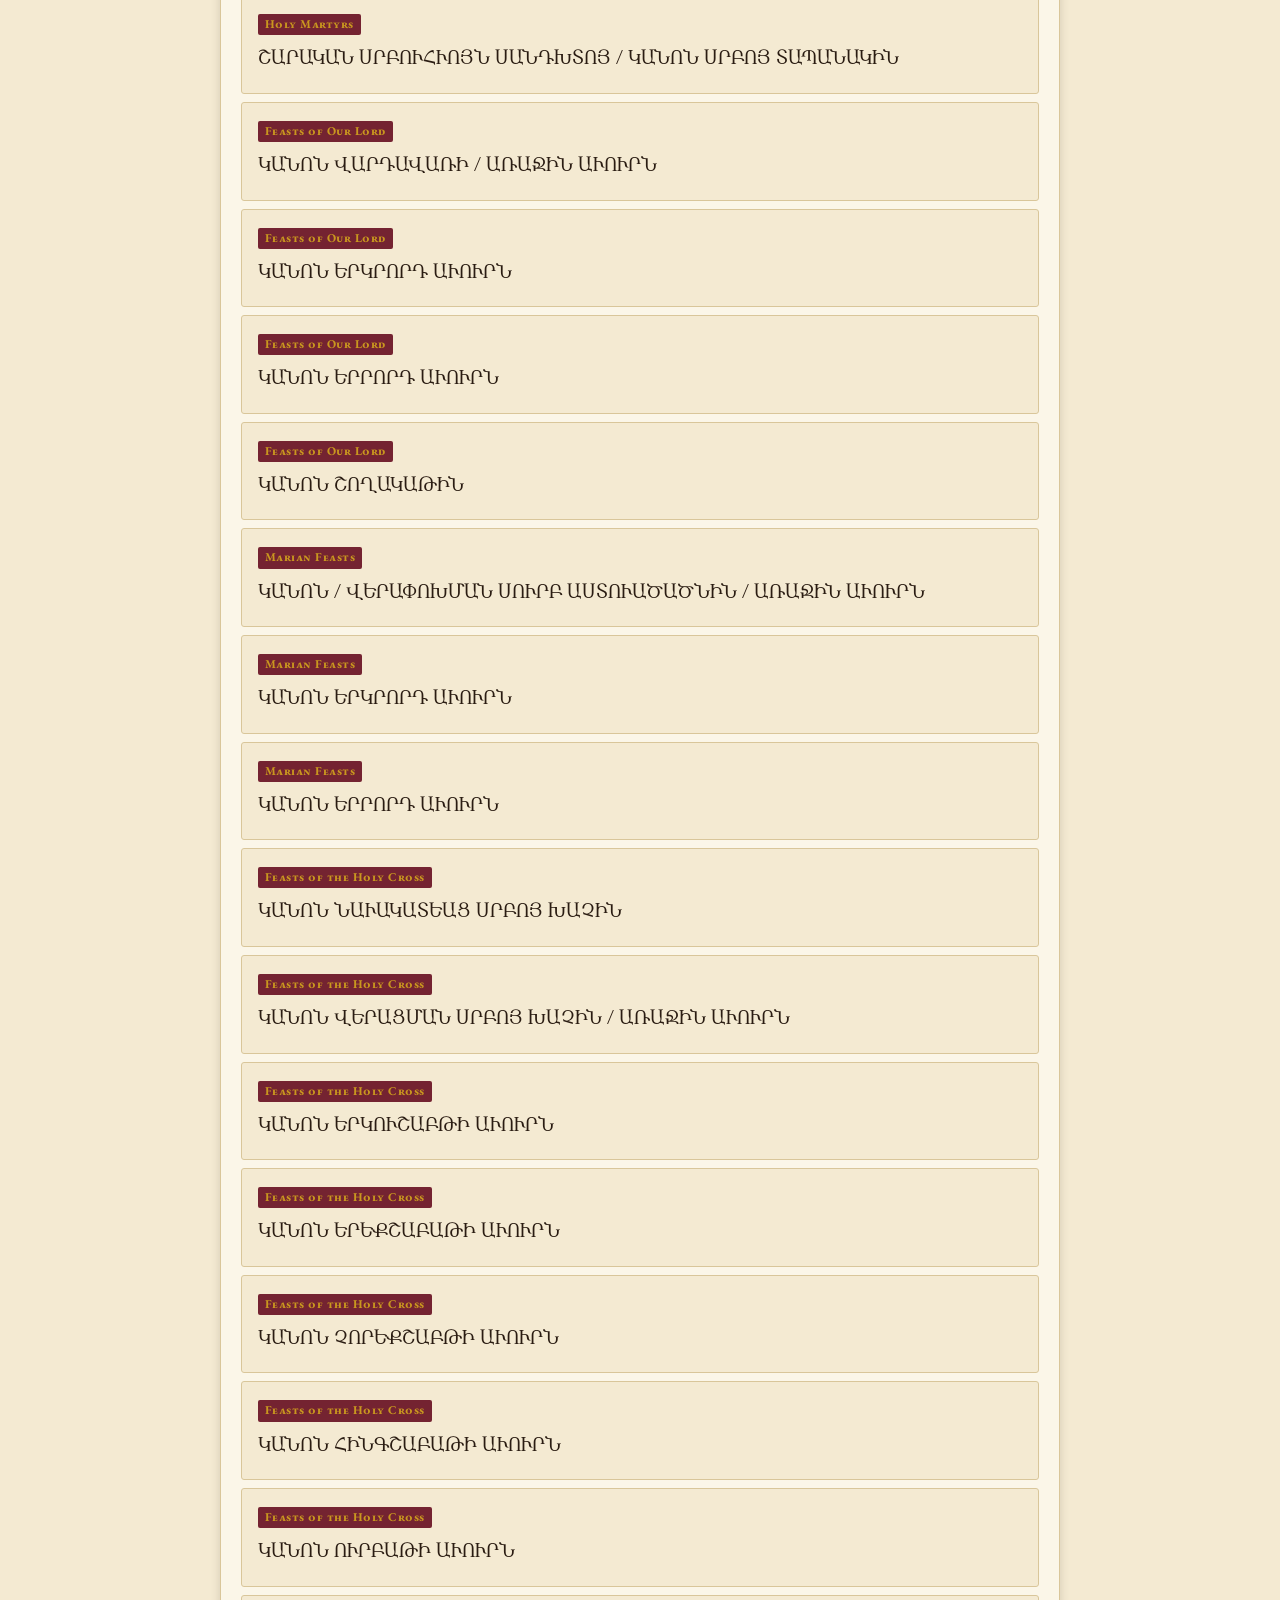
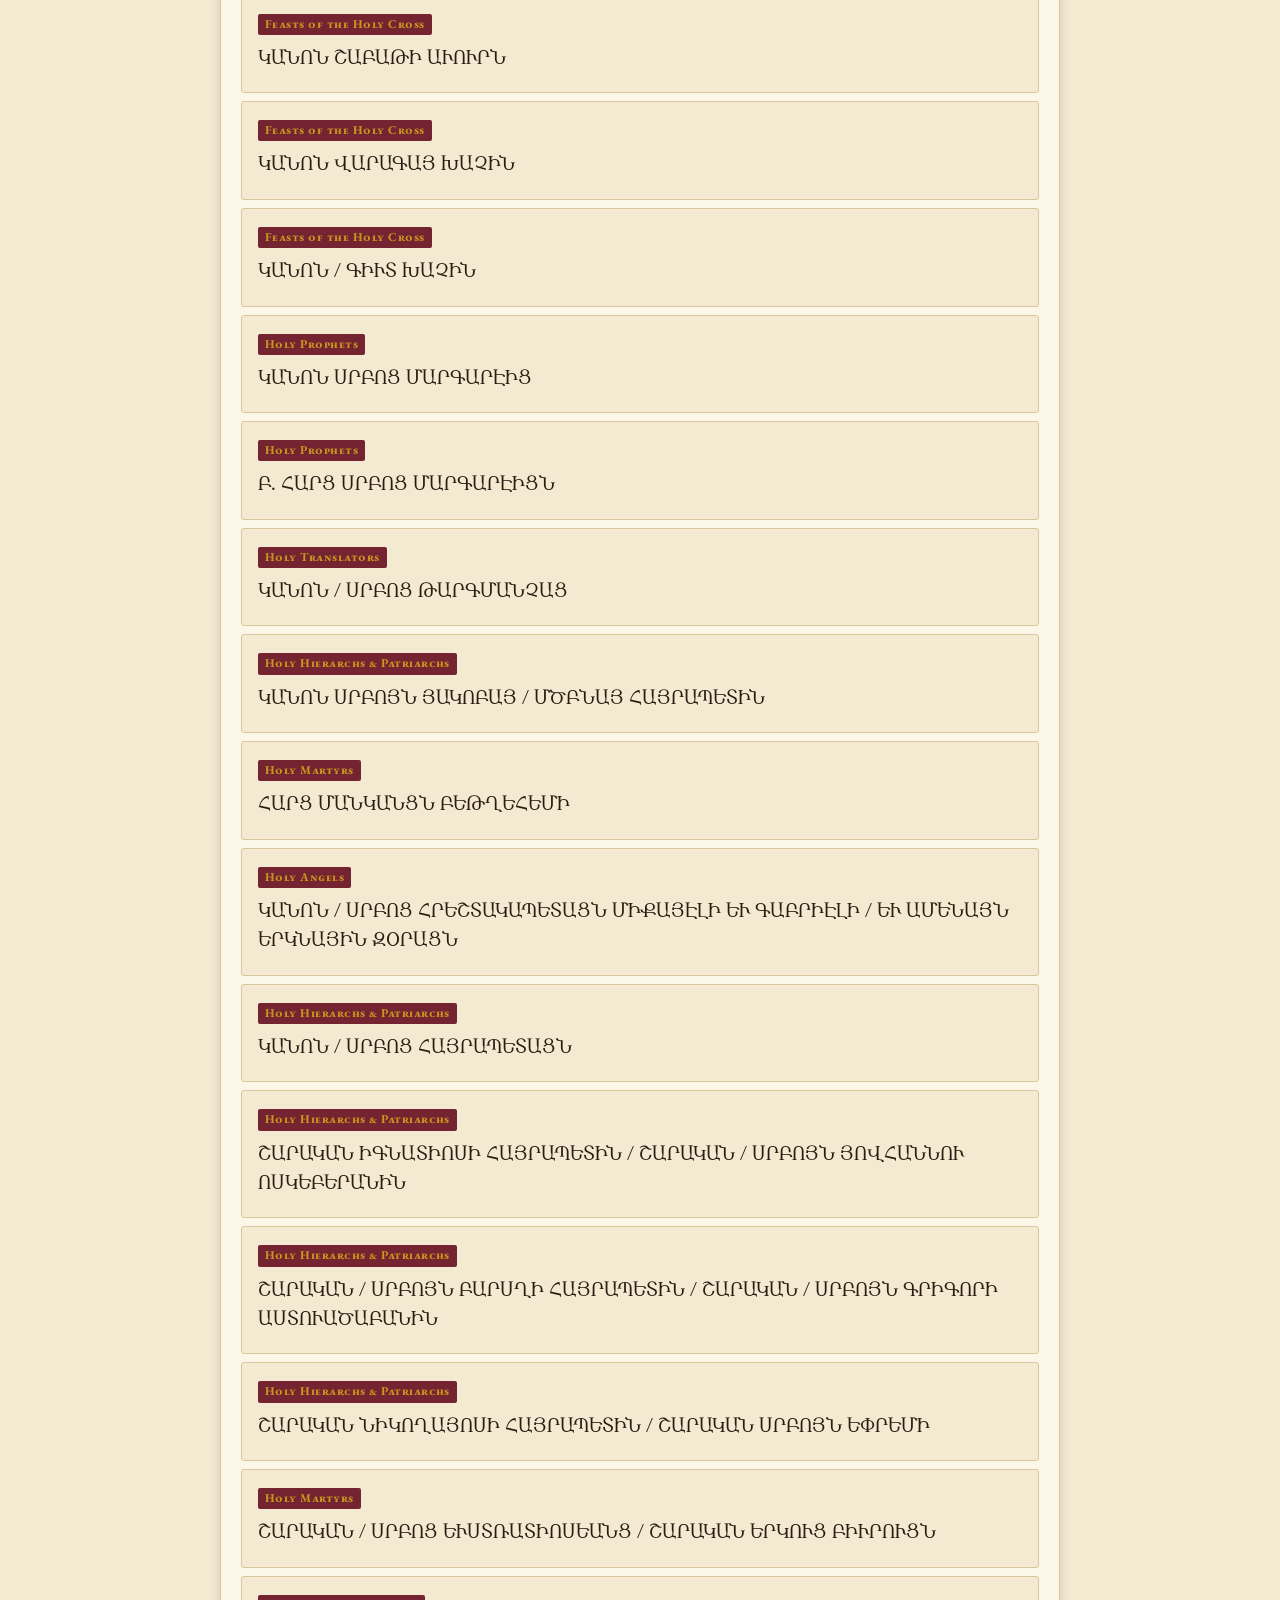
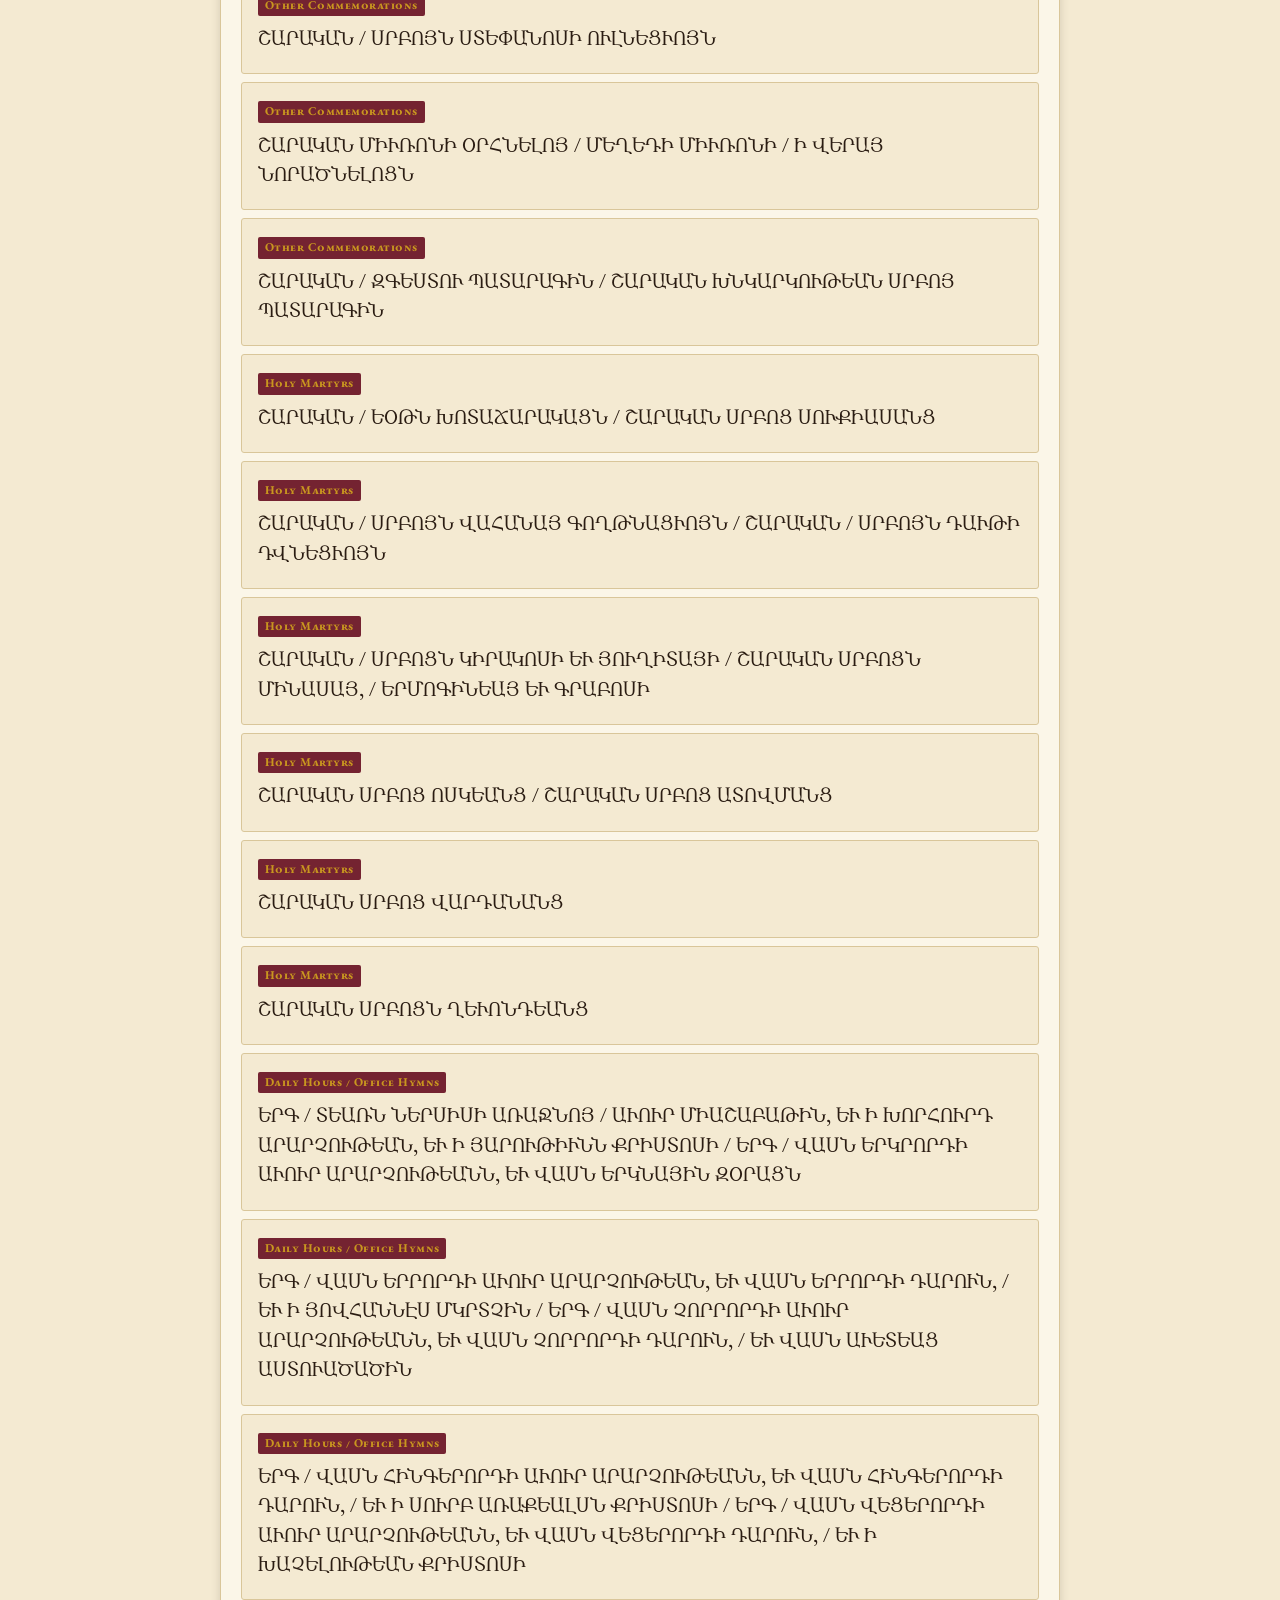
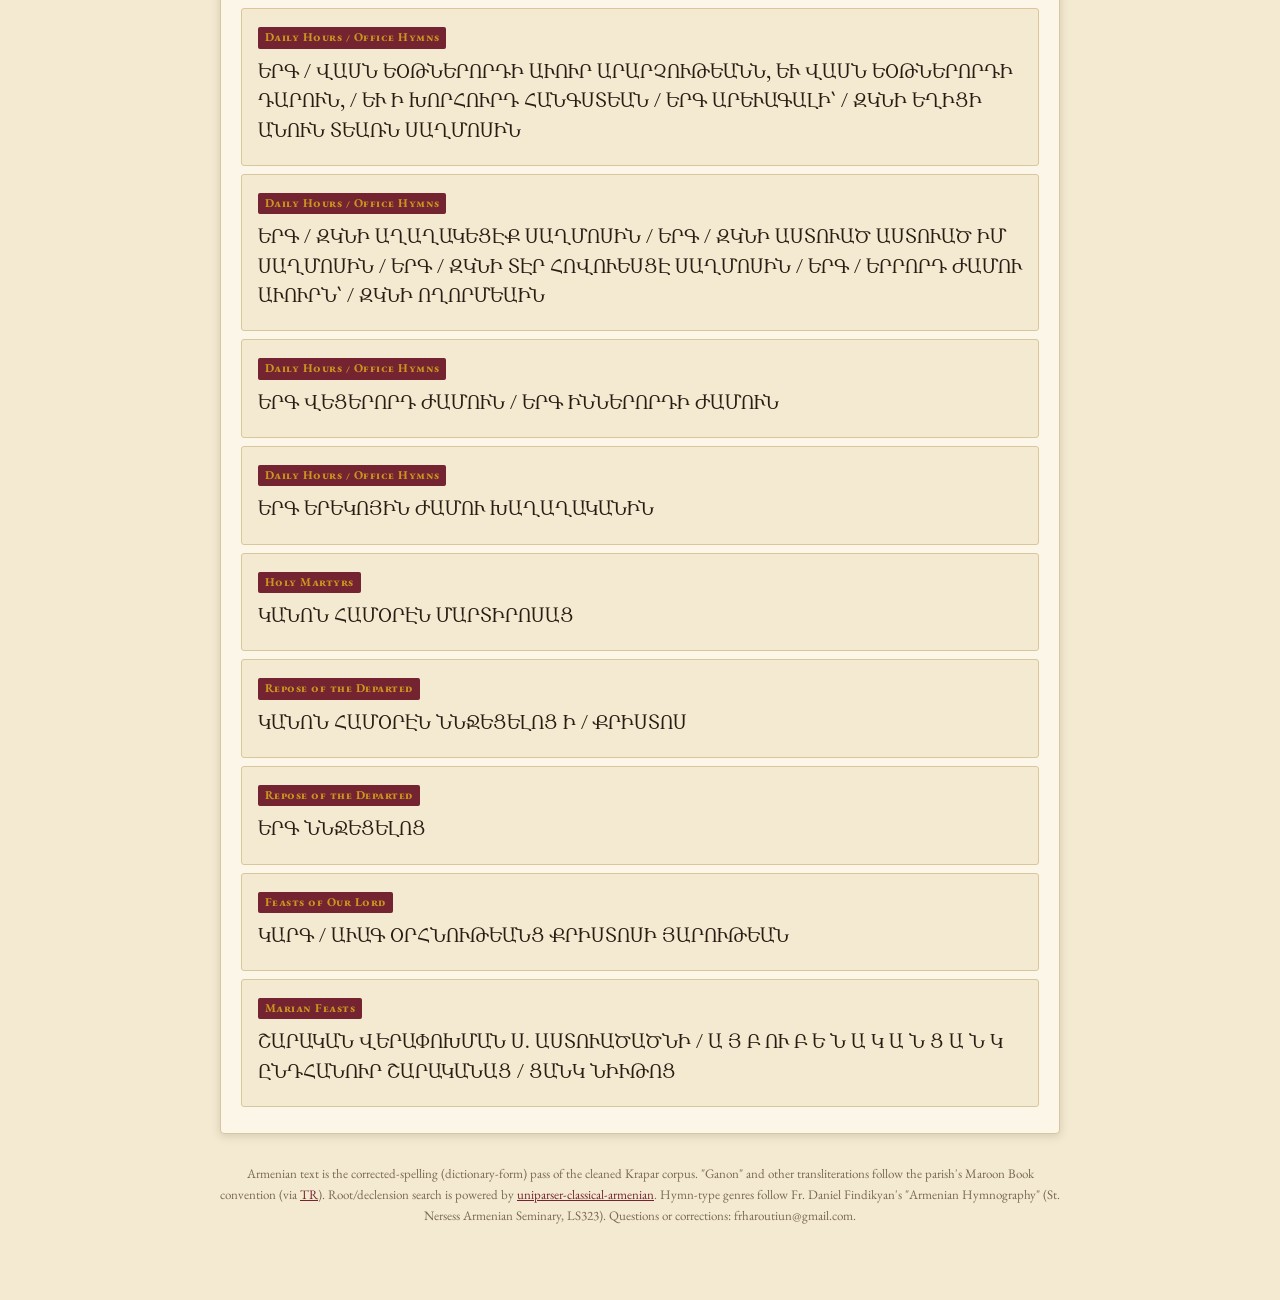
==== commit c960c5db: "Redesign Krapar Sharagnots as a proper hymnal, fix hymn-type over-counting Hymn-type/genre classific" ====
--- a/sharagan/index.html
+++ b/sharagan/index.html
@@ -18,65 +18,60 @@
       }
     }());
   </script>
-  <title>Krapar Sharagnots Search &amp; Browse</title>
-  <link rel="stylesheet" href="../styles-v4.css">
+  <title>Krapar Sharagnots</title>
+  <link rel="preconnect" href="https://fonts.googleapis.com">
+  <link rel="preconnect" href="https://fonts.gstatic.com" crossorigin>
+  <link href="https://fonts.googleapis.com/css2?family=EB+Garamond:ital,wght@0,400;0,500;0,700;1,400;1,500&display=swap" rel="stylesheet">
   <link rel="stylesheet" href="sharagan.css">
 </head>
 <body>
   <main class="app">
-    <header class="header">
-      <div class="title-block">
-        <h1>Krapar Sharagnots Search &amp; Browse<span class="badge-dev">In development</span></h1>
-        <p id="subtitle">The classical-Armenian (Krapar) text of Abp. Eprem Tabakian's Western Armenian Sharagan translation sharagnots, browsable and searchable by root word.</p>
-      </div>
-
-      <div class="header-actions">
+    <header class="hymnal-header">
+      <div class="ornament">֍</div>
+      <h1 class="hymnal-title">Շարակնոց<span class="badge-dev">In development</span></h1>
+      <p class="hymnal-subtitle">The Krapar Sharagan corpus of Abp. Eprem Tabakian's Western Armenian Sharagnots, for reading, browsing, and search.</p>
+      <div class="header-controls">
         <label class="translit-toggle">
           <input type="checkbox" id="translitToggle">
           Show Maroon Book transliteration
         </label>
-        <div class="theme-controls" aria-label="Color theme controls">
-          <label for="themeSelect">Theme</label>
-          <div class="theme-select-wrap">
-            <select id="themeSelect" aria-label="Choose color theme">
-              <option value="system">System</option>
-              <option value="light">Light</option>
-              <option value="dark">Dark</option>
-            </select>
-          </div>
+        <div class="theme-select-wrap">
+          <select id="themeSelect" aria-label="Choose color theme">
+            <option value="system">System</option>
+            <option value="light">Day</option>
+            <option value="dark">Night Office</option>
+          </select>
         </div>
       </div>
     </header>
 
-    <section class="card" aria-labelledby="search-heading">
-      <h2 id="search-heading">Search</h2>
+    <button id="searchToggle" class="search-reveal" hidden>Search &amp; browse the corpus</button>
+
+    <section class="panel" id="searchPanel" aria-labelledby="search-heading">
+      <h2 id="search-heading">Search the Corpus</h2>
       <div class="search-row">
-        <input type="search" id="searchInput" placeholder="Search an Armenian word (any declension of its root) or an English word&hellip;" aria-label="Search the corpus">
+        <input type="search" id="searchInput" placeholder="An Armenian word (any declension of its root) or an English word&hellip;" aria-label="Search the corpus">
       </div>
       <p class="search-hint">
-        Armenian search matches every case/number ending of a word's dictionary root, not just the exact spelling typed
-        &mdash; e.g. searching one form of "God" finds every form of it across the corpus. English search currently
-        only covers the one section that has been fully translated so far; more will appear as translation continues.
+        Armenian search matches every case/number ending of a word's dictionary root, not just the exact spelling
+        typed. English search currently covers only the one section fully translated so far.
       </p>
       <div id="facetRow"></div>
     </section>
 
-    <section class="card" aria-labelledby="results-heading">
+    <section class="panel" aria-labelledby="results-heading" style="padding-top:14px;">
       <h2 id="results-heading" style="position:absolute;left:-9999px;">Results</h2>
       <div id="resultsArea"></div>
     </section>
 
-    <section class="card notes" aria-labelledby="feedback-heading">
-      <h2 id="feedback-heading">About this tool</h2>
-      <p>
-        Armenian text is the corrected-spelling (dictionary-form) pass of the cleaned Krapar corpus. The
-        "Ganon" heading label follows the parish's own Maroon Book transliteration convention (via TR), not
-        a literal letter-by-letter transliteration. Root/declension search is powered by
-        <a href="https://pypi.org/project/uniparser-classical-armenian" target="_blank" rel="noopener">uniparser-classical-armenian</a>,
-        a rule-based morphological analyzer for literary Classical Armenian.
-      </p>
-      <p>Please send any feedback regarding accuracy or functionality to Fr. Haroutiun Sabounjian at frharoutiun@gmail.com.</p>
-    </section>
+    <p class="footer-note">
+      Armenian text is the corrected-spelling (dictionary-form) pass of the cleaned Krapar corpus. "Ganon" and
+      other transliterations follow the parish's Maroon Book convention (via <a href="https://frharoutiun.github.io/TR/" target="_blank" rel="noopener">TR</a>).
+      Root/declension search is powered by
+      <a href="https://pypi.org/project/uniparser-classical-armenian" target="_blank" rel="noopener">uniparser-classical-armenian</a>.
+      Hymn-type genres follow Fr. Daniel Findikyan's "Armenian Hymnography" (St. Nersess Armenian Seminary, LS323).
+      Questions or corrections: frharoutiun@gmail.com.
+    </p>
   </main>
 
   <script src="maroon-translit.js"></script>
--- a/sharagan/sharagan.css
+++ b/sharagan/sharagan.css
@@ -1,268 +1,608 @@
-/* Krapar Sharagnots Search & Browse - extends the shared tool tokens from
-   ../styles-v4.css (same :root variables, same card/select styling). */
+/* Krapar Sharagnots Search & Browse — a standalone hymnal-book design.
+   Deliberately NOT sharing the plain utility-tool look of the homepage/TR
+   app (../styles-v4.css is not loaded here at all) — this page has its own
+   full design language: parchment, wine, gold-leaf, illuminated capitals. */
+
+@font-face {
+  font-family: "GHEA Avandakan";
+  src: url("fonts/GHEA-Avandakan-BoldItalic.otf") format("opentype");
+  font-weight: 700;
+  font-style: italic;
+  font-display: swap;
+}
+@font-face {
+  font-family: "GHEA Mariam";
+  src: url("fonts/GHEA-Mariam-Regular.otf") format("opentype");
+  font-weight: 400;
+  font-style: normal;
+  font-display: swap;
+}
+@font-face {
+  font-family: "GHEA Mariam";
+  src: url("fonts/GHEA-Mariam-Bold.otf") format("opentype");
+  font-weight: 700;
+  font-style: normal;
+  font-display: swap;
+}
+@font-face {
+  font-family: "GHEA Mariam";
+  src: url("fonts/GHEA-Mariam-Italic.otf") format("opentype");
+  font-weight: 400;
+  font-style: italic;
+  font-display: swap;
+}
+
+:root {
+  --paper: #f4ead2;
+  --paper-deep: #fbf6e8;
+  --paper-line: #d9c69a;
+  --ink: #2a1c12;
+  --muted: #7a6a51;
+  --wine: #742331;
+  --wine-deep: #4f1620;
+  --gold: #a3792f;
+  --gold-bright: #c9971f;
+  --shadow: rgba(42, 28, 18, 0.16);
+  color-scheme: light;
+}
+
+:root[data-effective-theme="dark"] {
+  --paper: #211712;
+  --paper-deep: #180f0b;
+  --paper-line: #4a382a;
+  --ink: #ecdfc4;
+  --muted: #b6a583;
+  --wine: #c96a7a;
+  --wine-deep: #e0899a;
+  --gold: #d9b45a;
+  --gold-bright: #f0cd7a;
+  --shadow: rgba(0, 0, 0, 0.5);
+  color-scheme: dark;
+}
+
+* { box-sizing: border-box; }
+html, body { margin: 0; padding: 0; }
+
+body {
+  background: var(--paper);
+  color: var(--ink);
+  font-family: "GHEA Mariam", "EB Garamond", Georgia, serif;
+  font-size: 17px;
+  line-height: 1.6;
+  transition: background-color 200ms ease, color 200ms ease;
+}
+
+.armenian {
+  font-family: "GHEA Mariam", serif;
+}
+.english {
+  font-family: "EB Garamond", Georgia, serif;
+}
+
+.app {
+  max-width: 880px;
+  margin: 0 auto;
+  padding: 28px 20px 60px;
+}
+
+/* --- ornamental divider --- */
+.ornament {
+  text-align: center;
+  color: var(--gold);
+  font-family: "GHEA Avandakan", serif;
+  font-size: 26px;
+  margin: 10px 0 18px;
+  letter-spacing: 0.4em;
+  opacity: 0.9;
+}
+
+/* --- header --- */
+.hymnal-header {
+  text-align: center;
+  margin-bottom: 8px;
+}
+
+.hymnal-title {
+  font-family: "GHEA Avandakan", serif;
+  font-size: 44px;
+  color: var(--wine);
+  margin: 0;
+  line-height: 1.15;
+}
 
 .badge-dev {
   display: inline-block;
-  margin-left: 10px;
-  padding: 2px 8px;
-  font-size: 11px;
-  font-weight: 700;
-  letter-spacing: 0.03em;
+  margin-left: 12px;
+  padding: 3px 10px;
+  font-family: "EB Garamond", Georgia, serif;
+  font-size: 12px;
+  font-weight: 700;
+  letter-spacing: 0.06em;
   text-transform: uppercase;
-  color: rgb(150, 100, 20);
-  background: rgb(255, 244, 220);
-  border: 1px solid rgb(220, 190, 130);
+  color: var(--gold-bright);
+  background: var(--wine-deep);
+  border: 1px solid var(--gold);
   border-radius: 3px;
   vertical-align: middle;
 }
 
-html[data-effective-theme="dark"] .badge-dev {
-  color: rgb(255, 214, 140);
-  background: rgb(60, 48, 20);
-  border-color: rgb(120, 96, 40);
+.hymnal-subtitle {
+  font-family: "EB Garamond", Georgia, serif;
+  font-style: italic;
+  color: var(--muted);
+  font-size: 16px;
+  margin: 6px 0 0;
+}
+
+.header-controls {
+  display: flex;
+  justify-content: center;
+  align-items: center;
+  gap: 16px;
+  margin: 16px 0 4px;
+  flex-wrap: wrap;
 }
 
 .translit-toggle {
   display: flex;
   align-items: center;
   gap: 6px;
-  font-size: 13px;
-  font-weight: 700;
-  white-space: nowrap;
-}
-
-.translit-toggle input {
-  width: 16px;
-  height: 16px;
+  font-family: "EB Garamond", Georgia, serif;
+  font-size: 14px;
+  font-weight: 700;
+  color: var(--wine);
+}
+.translit-toggle input { width: 16px; height: 16px; accent-color: var(--wine); }
+
+.theme-select-wrap select {
+  font-family: "EB Garamond", Georgia, serif;
+  font-size: 14px;
+  font-weight: 700;
+  color: var(--ink);
+  background: var(--paper-deep);
+  border: 1px solid var(--paper-line);
+  border-radius: 3px;
+  padding: 4px 8px;
+}
+
+.search-reveal[hidden] { display: none; }
+.search-reveal {
+  display: block;
+  margin: 0 auto 18px;
+  padding: 8px 18px;
+  font-family: "EB Garamond", Georgia, serif;
+  font-size: 14px;
+  font-weight: 700;
+  color: var(--wine);
+  background: var(--paper-deep);
+  border: 1px solid var(--paper-line);
+  border-radius: 999px;
+  cursor: pointer;
+}
+.search-reveal:hover { border-color: var(--gold); }
+
+/* --- cards / panels --- */
+.panel {
+  background: var(--paper-deep);
+  border: 1px solid var(--paper-line);
+  border-radius: 4px;
+  box-shadow: 0 2px 10px var(--shadow);
+  padding: 18px 20px;
+  margin-bottom: 18px;
+}
+
+.panel h2 {
+  font-family: "EB Garamond", Georgia, serif;
+  font-variant: small-caps;
+  letter-spacing: 0.04em;
+  font-size: 15px;
+  font-weight: 700;
+  color: var(--wine);
+  margin: 0 0 10px;
+  border-bottom: 1px solid var(--paper-line);
+  padding-bottom: 6px;
 }
 
 /* --- search --- */
-
-.search-row {
-  display: flex;
-  gap: 10px;
-  margin-bottom: 10px;
-  flex-wrap: wrap;
-}
-
 .search-row input[type="search"] {
-  flex: 1 1 320px;
-  min-width: 0;
-  height: 38px;
-  padding: 0 12px;
-  border: 1px solid rgb(170, 178, 188);
-  background: var(--field-background);
-  color: var(--header-text);
-  font-family: inherit;
-  font-size: 15px;
-  border-radius: 2px;
-}
-
+  width: 100%;
+  height: 42px;
+  padding: 0 14px;
+  border: 1px solid var(--paper-line);
+  background: var(--paper);
+  color: var(--ink);
+  font-family: "EB Garamond", Georgia, serif;
+  font-size: 17px;
+  border-radius: 3px;
+}
 .search-row input[type="search"]:focus {
-  outline: 2px solid var(--accent);
+  outline: 2px solid var(--gold);
   outline-offset: 1px;
 }
 
 .search-hint {
-  color: var(--muted-text);
-  font-size: 12px;
-  margin: 0 0 14px;
+  color: var(--muted);
+  font-size: 13px;
+  font-style: italic;
+  margin: 8px 0 14px;
 }
 
 .facet-row {
   display: flex;
   flex-wrap: wrap;
   gap: 6px;
-  margin-bottom: 12px;
+  margin-bottom: 10px;
 }
 
 .facet-chip {
   display: inline-flex;
   align-items: center;
   gap: 4px;
-  padding: 5px 10px;
+  padding: 5px 11px;
+  font-family: "EB Garamond", Georgia, serif;
+  font-size: 13px;
+  font-weight: 700;
+  border: 1px solid var(--paper-line);
+  background: var(--paper);
+  color: var(--ink);
+  border-radius: 999px;
+  cursor: pointer;
+  user-select: none;
+}
+.facet-chip:hover { border-color: var(--gold); }
+.facet-chip.active {
+  background: var(--wine);
+  border-color: var(--wine);
+  color: var(--paper-deep);
+}
+.facet-chip .count { color: var(--muted); font-weight: 400; }
+.facet-chip.active .count { color: rgba(255, 255, 255, 0.75); }
+
+.facet-group-label {
+  font-family: "EB Garamond", Georgia, serif;
   font-size: 12px;
   font-weight: 700;
-  border: 1px solid var(--grid);
-  background: var(--tile-background);
-  color: var(--header-text);
-  border-radius: 999px;
-  cursor: pointer;
-  user-select: none;
-}
-
-.facet-chip:hover {
-  border-color: var(--accent);
-}
-
-.facet-chip.active {
-  background: var(--accent);
-  border-color: var(--accent);
-  color: white;
-}
-
-.facet-chip .count {
-  color: var(--muted-text);
-  font-weight: 400;
-}
-
-.facet-chip.active .count {
-  color: rgba(255, 255, 255, 0.8);
-}
-
-.facet-group-label {
-  font-size: 11px;
-  font-weight: 700;
-  text-transform: uppercase;
-  letter-spacing: 0.04em;
-  color: var(--muted-text);
+  font-variant: small-caps;
+  letter-spacing: 0.05em;
+  color: var(--muted);
   margin: 10px 0 4px;
 }
 
 .facet-more-toggle {
   background: none;
   border: none;
-  color: var(--accent);
+  color: var(--wine);
+  font-family: "EB Garamond", Georgia, serif;
+  font-size: 13px;
+  font-weight: 700;
+  cursor: pointer;
+  padding: 5px 4px;
+}
+
+/* --- results summary / list --- */
+.results-summary {
+  font-family: "EB Garamond", Georgia, serif;
+  font-style: italic;
+  font-size: 14px;
+  color: var(--muted);
+  margin-bottom: 12px;
+}
+
+.result-item, .section-item {
+  border: 1px solid var(--paper-line);
+  background: var(--paper);
+  padding: 14px 16px;
+  margin-bottom: 8px;
+  border-radius: 3px;
+  cursor: pointer;
+}
+.result-item:hover, .section-item:hover { border-color: var(--gold); }
+
+.result-loc, .section-cat {
+  font-family: "EB Garamond", Georgia, serif;
   font-size: 12px;
   font-weight: 700;
-  cursor: pointer;
-  padding: 5px 4px;
-}
-
-/* --- results / browse list --- */
-
-.results-summary {
-  font-size: 13px;
-  color: var(--muted-text);
-  margin-bottom: 10px;
-}
-
-.result-item, .section-item {
-  border: 1px solid var(--grid);
-  background: var(--tile-background);
-  padding: 12px 14px;
-  margin-bottom: 8px;
+  font-variant: small-caps;
+  letter-spacing: 0.04em;
+  color: var(--gold-bright);
+  background: var(--wine);
+  display: inline-block;
+  padding: 1px 7px;
   border-radius: 2px;
-}
-
-.result-item .result-loc, .section-item .section-cat {
-  font-size: 11px;
-  font-weight: 700;
-  text-transform: uppercase;
-  letter-spacing: 0.03em;
-  color: var(--accent);
-}
-
-.result-item .result-text, .section-item .section-heading {
-  font-size: 16px;
-  line-height: 1.5;
+  margin-bottom: 6px;
+}
+
+.result-text, .section-heading {
+  font-family: "GHEA Mariam", serif;
+  font-size: 19px;
+  line-height: 1.55;
   margin: 4px 0;
 }
 
 .translit-line {
-  font-size: 13px;
-  font-style: italic;
-  color: var(--muted-text);
+  font-family: "EB Garamond", Georgia, serif;
+  font-size: 14px;
+  font-style: italic;
+  color: var(--muted);
   margin: 2px 0 0;
   display: none;
 }
-
-body.show-translit .translit-line {
-  display: block;
-}
-
-.result-item .result-en {
-  font-size: 14px;
-  color: var(--muted-text);
-  border-left: 2px solid var(--grid);
-  padding-left: 8px;
-  margin-top: 6px;
-}
-
-.result-item .jump-link {
-  font-size: 12px;
-  font-weight: 700;
-  color: var(--accent);
+body.show-translit .translit-line { display: block; }
+
+.result-en {
+  font-family: "EB Garamond", Georgia, serif;
+  font-size: 15px;
+  color: var(--muted);
+  border-left: 2px solid var(--gold);
+  padding-left: 10px;
+  margin-top: 8px;
+}
+
+.jump-link {
+  font-family: "EB Garamond", Georgia, serif;
+  font-size: 13px;
+  font-weight: 700;
+  color: var(--wine);
   text-decoration: none;
   display: inline-block;
-  margin-top: 6px;
-}
-
-.section-item {
-  cursor: pointer;
-}
-
-.section-item.open {
-  cursor: default;
-}
-
-.section-detail {
-  margin-top: 10px;
-  padding-top: 10px;
-  border-top: 1px solid var(--grid);
-}
-
-.stanza-block {
+  margin-top: 8px;
+}
+
+.empty-state {
+  color: var(--muted);
+  font-style: italic;
+  font-family: "EB Garamond", Georgia, serif;
+  padding: 20px 4px;
+  text-align: center;
+}
+
+/* =========================================================================
+   Reading mode — one hymn (verse) at a time, the default when a section
+   (Ganon) is opened. Meant to feel like an open hymnal page, not a web app.
+   ========================================================================= */
+
+.reading-card {
+  background: var(--paper-deep);
+  border: 1px solid var(--paper-line);
+  border-radius: 6px;
+  box-shadow: 0 4px 18px var(--shadow);
+  padding: 30px 34px 26px;
+}
+
+.reading-topline {
+  display: flex;
+  justify-content: space-between;
+  align-items: center;
+  margin-bottom: 6px;
+}
+
+.back-link, .view-mode-toggle {
+  background: none;
+  border: none;
+  font-family: "EB Garamond", Georgia, serif;
+  font-size: 13px;
+  font-weight: 700;
+  color: var(--wine);
+  cursor: pointer;
+  padding: 4px 2px;
+}
+.back-link:hover, .view-mode-toggle:hover { color: var(--gold-bright); }
+
+.reading-heading {
+  font-family: "GHEA Avandakan", serif;
+  color: var(--wine);
+  font-size: 24px;
+  text-align: center;
+  margin: 4px 0 2px;
+  line-height: 1.3;
+}
+.reading-heading .translit-line {
+  text-align: center;
+  font-size: 14px;
+}
+
+.reading-category {
+  text-align: center;
+  font-family: "EB Garamond", Georgia, serif;
+  font-variant: small-caps;
+  letter-spacing: 0.05em;
+  font-size: 13px;
+  color: var(--muted);
+  margin-bottom: 6px;
+}
+
+.genre-badge {
+  text-align: center;
+  font-family: "EB Garamond", Georgia, serif;
+  font-size: 13px;
+  font-style: italic;
+  color: var(--muted);
+  margin-bottom: 18px;
+}
+.genre-badge .genre-name { color: var(--wine); font-weight: 700; font-style: normal; }
+
+.verse-progress {
+  text-align: center;
+  font-family: "EB Garamond", Georgia, serif;
+  font-size: 12px;
+  font-weight: 700;
+  letter-spacing: 0.08em;
+  text-transform: uppercase;
+  color: var(--gold);
   margin-bottom: 14px;
 }
 
-.stanza-type {
-  font-size: 11px;
-  font-weight: 700;
-  color: var(--muted-text);
-  text-transform: uppercase;
-  letter-spacing: 0.03em;
+.verse-armenian {
+  font-family: "GHEA Mariam", serif;
+  font-size: 25px;
+  line-height: 1.75;
+  color: var(--ink);
+  text-align: center;
+  margin: 0 0 4px;
+  padding: 0 6px;
+}
+
+.verse-armenian .dropcap {
+  font-family: "GHEA Avandakan", serif;
+  font-size: 2.7em;
+  color: var(--wine);
+  line-height: 0.7;
+  float: left;
+  padding: 0.08em 0.07em 0 0;
+}
+
+.verse-translit {
+  text-align: center;
+  font-size: 16px;
+  margin: 6px 0 18px;
+  display: none;
+}
+body.show-translit .verse-translit { display: block; }
+
+.verse-divider {
+  text-align: center;
+  color: var(--gold);
+  font-size: 15px;
+  letter-spacing: 0.3em;
+  margin: 4px 0 18px;
+  opacity: 0.75;
+}
+
+.verse-english {
+  font-family: "EB Garamond", Georgia, serif;
+  font-size: 20px;
+  line-height: 1.7;
+  color: var(--ink);
+  text-align: center;
+  padding: 0 10px;
+}
+
+.verse-english .dropcap {
+  font-family: "EB Garamond", Georgia, serif;
+  font-weight: 700;
+  font-size: 2.4em;
+  color: var(--wine);
+  line-height: 0.72;
+  float: left;
+  padding: 0.05em 0.06em 0 0;
+}
+
+.verse-english.pending {
+  font-style: italic;
+  color: var(--muted);
+  font-size: 15px;
+}
+
+.reading-nav {
+  display: flex;
+  justify-content: space-between;
+  align-items: center;
+  margin-top: 28px;
+  padding-top: 16px;
+  border-top: 1px solid var(--paper-line);
+  gap: 10px;
+  flex-wrap: wrap;
+}
+
+.nav-btn {
+  font-family: "EB Garamond", Georgia, serif;
+  font-size: 15px;
+  font-weight: 700;
+  color: var(--paper-deep);
+  background: var(--wine);
+  border: 1px solid var(--wine-deep);
+  border-radius: 3px;
+  padding: 9px 18px;
+  cursor: pointer;
+}
+.nav-btn:hover:not(:disabled) { background: var(--wine-deep); }
+.nav-btn:disabled { opacity: 0.35; cursor: default; }
+
+.jump-form {
+  display: flex;
+  align-items: center;
+  gap: 6px;
+  font-family: "EB Garamond", Georgia, serif;
+  font-size: 13px;
+  color: var(--muted);
+}
+.jump-form input {
+  width: 48px;
+  text-align: center;
+  font-family: "EB Garamond", Georgia, serif;
+  font-size: 14px;
+  border: 1px solid var(--paper-line);
+  background: var(--paper);
+  color: var(--ink);
+  border-radius: 3px;
+  padding: 4px;
+}
+
+.whole-canon-link {
+  text-align: center;
+  margin-top: 14px;
+}
+.whole-canon-link a {
+  font-family: "EB Garamond", Georgia, serif;
+  font-size: 13px;
+  font-weight: 700;
+  color: var(--muted);
+  text-decoration: underline;
+  cursor: pointer;
+}
+.whole-canon-link a:hover { color: var(--wine); }
+
+/* --- whole-canon (secondary) view --- */
+.stanza-block { margin-bottom: 20px; }
+.stanza-type-label {
+  font-family: "EB Garamond", Georgia, serif;
+  font-size: 12px;
+  font-weight: 700;
+  font-variant: small-caps;
+  color: var(--muted);
+  border-bottom: 1px solid var(--paper-line);
+  padding-bottom: 3px;
+  margin-bottom: 8px;
+}
+.whole-verse-line {
+  font-family: "GHEA Mariam", serif;
+  font-size: 18px;
+  line-height: 1.6;
   margin-bottom: 4px;
-}
-
-.verse-line {
-  font-size: 16px;
+  cursor: pointer;
+}
+.whole-verse-line:hover { color: var(--wine); }
+.whole-verse-line .verse-num {
+  color: var(--gold);
+  font-weight: 700;
+  margin-right: 5px;
+  font-family: "EB Garamond", Georgia, serif;
+  font-size: 13px;
+}
+.whole-verse-en {
+  font-family: "EB Garamond", Georgia, serif;
+  font-size: 14px;
+  color: var(--muted);
+  border-left: 2px solid var(--paper-line);
+  padding-left: 8px;
+  margin: 2px 0 10px;
+}
+.whole-verse-en.pending { font-style: italic; }
+
+.footer-note {
+  text-align: center;
+  font-family: "EB Garamond", Georgia, serif;
+  font-size: 13px;
+  color: var(--muted);
   line-height: 1.6;
-  margin-bottom: 6px;
-}
-
-.verse-line .verse-num {
-  color: var(--muted-text);
-  font-weight: 700;
-  margin-right: 4px;
-  font-size: 12px;
-}
-
-.verse-en {
-  font-size: 14px;
-  color: var(--muted-text);
-  border-left: 2px solid var(--grid);
-  padding-left: 8px;
-  margin: 2px 0 8px;
-}
-
-.verse-en.pending {
-  font-style: italic;
-}
-
-.close-section-btn {
-  background: none;
-  border: 1px solid var(--grid);
-  color: var(--header-text);
-  font-size: 12px;
-  font-weight: 700;
-  padding: 5px 10px;
-  cursor: pointer;
-  border-radius: 2px;
-  margin-bottom: 10px;
-}
-
-.close-section-btn:hover {
-  border-color: var(--accent);
-}
-
-.empty-state {
-  color: var(--muted-text);
-  font-style: italic;
-  padding: 20px 0;
-}
-
-@media (max-width: 760px) {
-  .search-row { flex-direction: column; }
-  .translit-toggle { align-self: flex-start; }
-}
+  margin-top: 30px;
+}
+.footer-note a { color: var(--wine); }
+
+@media (max-width: 640px) {
+  .hymnal-title { font-size: 32px; }
+  .verse-armenian { font-size: 21px; }
+  .verse-english { font-size: 17px; }
+  .reading-card { padding: 20px 16px 18px; }
+  .reading-nav { justify-content: center; }
+}
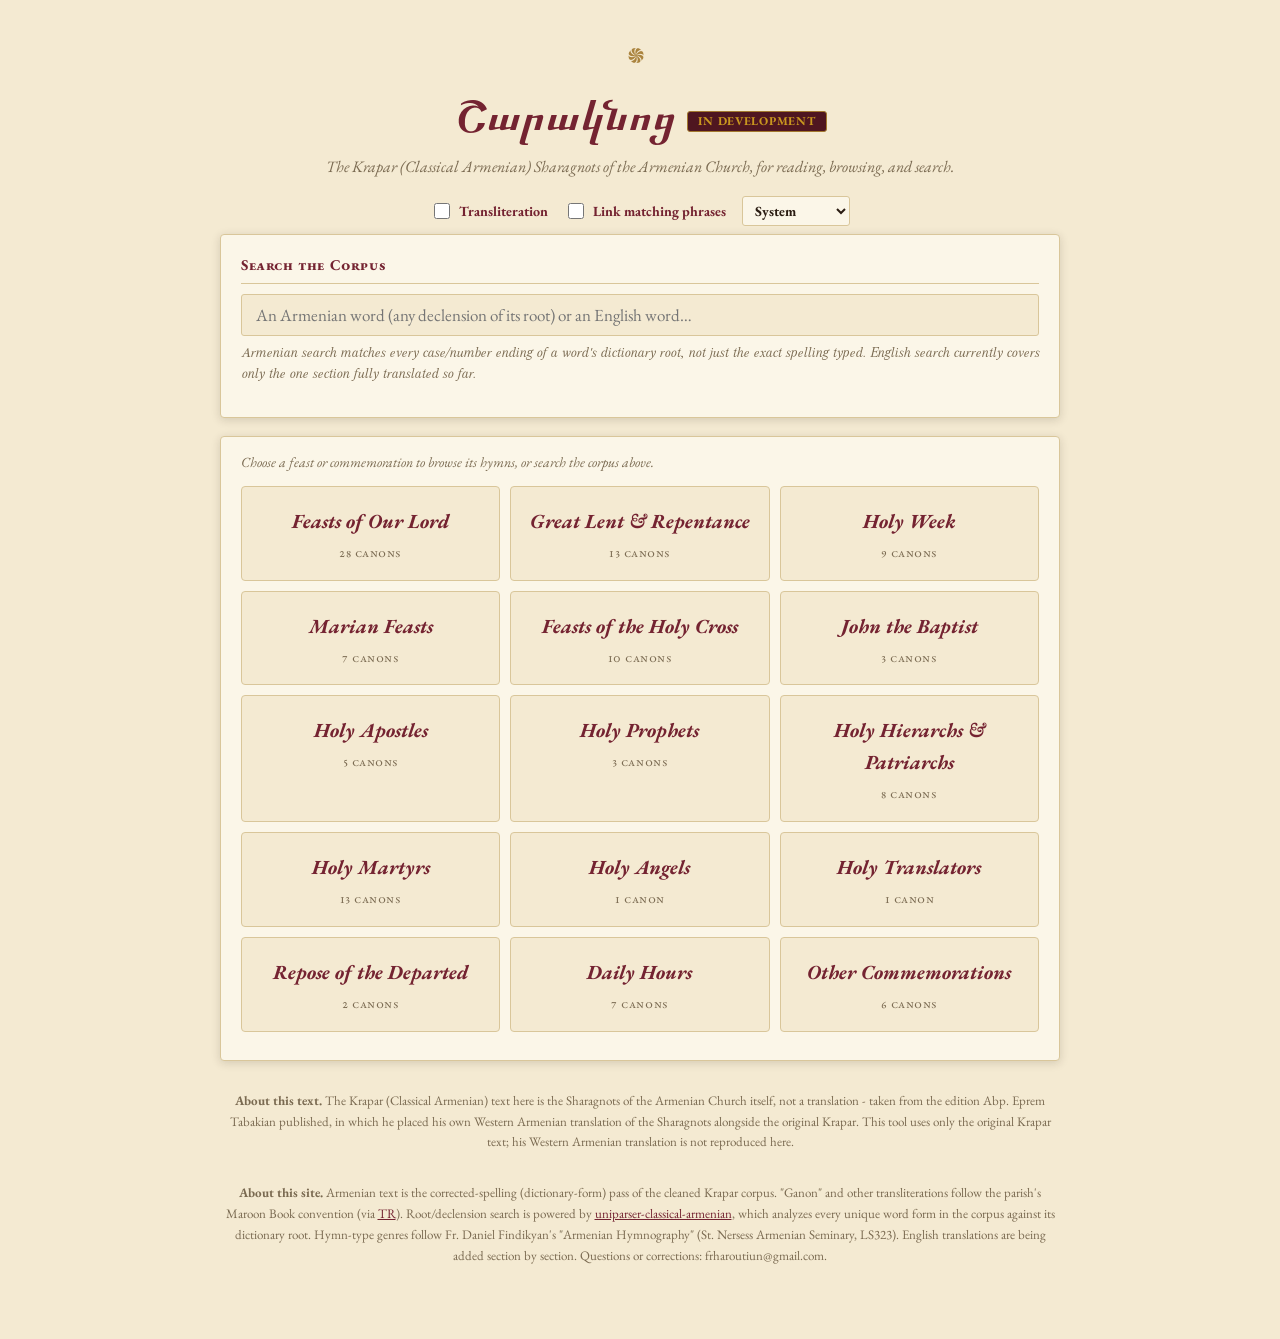
==== commit e5e85540: "Sharagnots: drop-cap fix, transliteration-replaces-script, phrase linking, word click-to-search, his" ====
--- a/sharagan/index.html
+++ b/sharagan/index.html
@@ -19,9 +19,6 @@
     }());
   </script>
   <title>Krapar Sharagnots</title>
-  <link rel="preconnect" href="https://fonts.googleapis.com">
-  <link rel="preconnect" href="https://fonts.gstatic.com" crossorigin>
-  <link href="https://fonts.googleapis.com/css2?family=EB+Garamond:ital,wght@0,400;0,500;0,700;1,400;1,500&display=swap" rel="stylesheet">
   <link rel="stylesheet" href="sharagan.css">
 </head>
 <body>
@@ -29,17 +26,21 @@
     <header class="hymnal-header">
       <div class="ornament">֍</div>
       <h1 class="hymnal-title">Շարակնոց<span class="badge-dev">In development</span></h1>
-      <p class="hymnal-subtitle">The Krapar Sharagan corpus of Abp. Eprem Tabakian's Western Armenian Sharagnots, for reading, browsing, and search.</p>
+      <p class="hymnal-subtitle">The Krapar (Classical Armenian) Sharagnots of the Armenian Church, for reading, browsing, and search.</p>
       <div class="header-controls">
         <label class="translit-toggle">
           <input type="checkbox" id="translitToggle">
-          Show Maroon Book transliteration
+          Transliteration
+        </label>
+        <label class="translit-toggle">
+          <input type="checkbox" id="phraseLinkToggle">
+          Link matching phrases
         </label>
         <div class="theme-select-wrap">
           <select id="themeSelect" aria-label="Choose color theme">
             <option value="system">System</option>
             <option value="light">Day</option>
-            <option value="dark">Night Office</option>
+            <option value="dark">Night Hour</option>
           </select>
         </div>
       </div>
@@ -65,12 +66,19 @@
     </section>
 
     <p class="footer-note">
-      Armenian text is the corrected-spelling (dictionary-form) pass of the cleaned Krapar corpus. "Ganon" and
-      other transliterations follow the parish's Maroon Book convention (via <a href="https://frharoutiun.github.io/TR/" target="_blank" rel="noopener">TR</a>).
-      Root/declension search is powered by
-      <a href="https://pypi.org/project/uniparser-classical-armenian" target="_blank" rel="noopener">uniparser-classical-armenian</a>.
-      Hymn-type genres follow Fr. Daniel Findikyan's "Armenian Hymnography" (St. Nersess Armenian Seminary, LS323).
-      Questions or corrections: frharoutiun@gmail.com.
+      <strong>About this text.</strong> The Krapar (Classical Armenian) text here is the Sharagnots of the Armenian
+      Church itself, not a translation - taken from the edition Abp. Eprem Tabakian published, in which he placed
+      his own Western Armenian translation of the Sharagnots alongside the original Krapar. This tool uses only
+      the original Krapar text; his Western Armenian translation is not reproduced here.
+    </p>
+    <p class="footer-note">
+      <strong>About this site.</strong> Armenian text is the corrected-spelling (dictionary-form) pass of the
+      cleaned Krapar corpus. "Ganon" and other transliterations follow the parish's Maroon Book convention (via
+      <a href="https://frharoutiun.github.io/TR/" target="_blank" rel="noopener">TR</a>). Root/declension search is
+      powered by <a href="https://pypi.org/project/uniparser-classical-armenian" target="_blank" rel="noopener">uniparser-classical-armenian</a>,
+      which analyzes every unique word form in the corpus against its dictionary root. Hymn-type genres follow Fr.
+      Daniel Findikyan's "Armenian Hymnography" (St. Nersess Armenian Seminary, LS323). English translations are
+      being added section by section. Questions or corrections: frharoutiun@gmail.com.
     </p>
   </main>
 
--- a/sharagan/sharagan.css
+++ b/sharagan/sharagan.css
@@ -28,6 +28,27 @@
   font-family: "GHEA Mariam";
   src: url("fonts/GHEA-Mariam-Italic.otf") format("opentype");
   font-weight: 400;
+  font-style: italic;
+  font-display: swap;
+}
+
+/* Self-hosted (not Google Fonts CDN) so the page renders correctly with no
+   external network dependency - variable fonts, so one file each covers the
+   whole regular/medium/bold (and italic) weight range. OFL-licensed;
+   license text kept alongside in fonts/EBGaramond-OFL.txt. */
+@font-face {
+  font-family: "EB Garamond";
+  src: url("fonts/EBGaramond-Variable.woff2") format("woff2-variations"),
+       url("fonts/EBGaramond-Variable.woff2") format("woff2");
+  font-weight: 400 700;
+  font-style: normal;
+  font-display: swap;
+}
+@font-face {
+  font-family: "EB Garamond";
+  src: url("fonts/EBGaramond-Italic-Variable.woff2") format("woff2-variations"),
+       url("fonts/EBGaramond-Italic-Variable.woff2") format("woff2");
+  font-weight: 400 700;
   font-style: italic;
   font-display: swap;
 }
@@ -319,15 +340,15 @@
   margin: 4px 0;
 }
 
-.translit-line {
-  font-family: "EB Garamond", Georgia, serif;
-  font-size: 14px;
-  font-style: italic;
-  color: var(--muted);
-  margin: 2px 0 0;
-  display: none;
-}
-body.show-translit .translit-line { display: block; }
+/* The transliteration toggle swaps the script shown in place, rather than
+   adding a small caption line - the Latin transliteration is rendered with
+   the exact same class(es) as the Krapar text it replaces, so it always
+   matches its size/weight/color, just missing the Armenian-specific font
+   glyphs (which fall back to the surrounding serif stack automatically). */
+.script-translit { display: none; }
+body.show-translit .script-original { display: none; }
+body.show-translit .script-translit { display: block; }
+body.show-translit .result-loc.script-translit { display: inline-block; }
 
 .result-en {
   font-family: "EB Garamond", Georgia, serif;
@@ -346,6 +367,64 @@
   text-decoration: none;
   display: inline-block;
   margin-top: 8px;
+}
+
+/* --- category tiles: the hymnal's "table of contents" landing page --- */
+.category-tile-grid {
+  display: grid;
+  grid-template-columns: repeat(auto-fill, minmax(220px, 1fr));
+  gap: 10px;
+  margin-bottom: 10px;
+}
+
+.category-tile {
+  border: 1px solid var(--paper-line);
+  background: var(--paper);
+  padding: 18px 18px 16px;
+  border-radius: 4px;
+  cursor: pointer;
+  text-align: center;
+}
+.category-tile:hover { border-color: var(--gold); box-shadow: 0 2px 10px var(--shadow); }
+
+.category-tile-name {
+  font-family: "EB Garamond", Georgia, serif;
+  font-weight: 700;
+  font-style: italic;
+  font-size: 20px;
+  color: var(--wine);
+  margin-bottom: 6px;
+}
+
+.category-tile-count {
+  font-family: "EB Garamond", Georgia, serif;
+  font-variant: small-caps;
+  letter-spacing: 0.04em;
+  font-size: 13px;
+  color: var(--muted);
+}
+
+.category-breadcrumb {
+  font-family: "EB Garamond", Georgia, serif;
+  font-size: 14px;
+  margin-bottom: 10px;
+}
+.category-breadcrumb button {
+  background: none;
+  border: none;
+  font-family: inherit;
+  font-size: 14px;
+  font-weight: 700;
+  color: var(--wine);
+  cursor: pointer;
+  padding: 2px 0;
+}
+.category-breadcrumb button:hover { color: var(--gold-bright); }
+.category-breadcrumb-current {
+  font-variant: small-caps;
+  letter-spacing: 0.04em;
+  color: var(--muted);
+  margin-left: 4px;
 }
 
 .empty-state {
@@ -388,17 +467,43 @@
 }
 .back-link:hover, .view-mode-toggle:hover { color: var(--gold-bright); }
 
+.heading-eyebrow {
+  text-align: center;
+  font-family: "EB Garamond", Georgia, serif;
+  font-variant: small-caps;
+  font-weight: 700;
+  letter-spacing: 0.1em;
+  font-size: 19px;
+  color: var(--gold);
+  margin: 2px 0;
+}
+
 .reading-heading {
   font-family: "GHEA Avandakan", serif;
   color: var(--wine);
-  font-size: 24px;
+  font-size: 36px;
+  text-align: center;
+  margin: 6px 0 2px;
+  line-height: 1.3;
+}
+
+.reading-heading-sm {
+  font-family: "GHEA Avandakan", serif;
+  color: var(--wine);
+  font-size: 27px;
   text-align: center;
   margin: 4px 0 2px;
   line-height: 1.3;
 }
-.reading-heading .translit-line {
-  text-align: center;
-  font-size: 14px;
+
+/* GHEA Avandakan's own Latin glyphs (used above for the real Armenian
+   heading) don't suit transliterated English text - use the site's actual
+   English display face there instead, same size/color/weight. */
+.reading-heading.script-translit,
+.reading-heading-sm.script-translit {
+  font-family: "EB Garamond", Georgia, serif;
+  font-weight: 700;
+  font-style: italic;
 }
 
 .reading-category {
@@ -406,30 +511,76 @@
   font-family: "EB Garamond", Georgia, serif;
   font-variant: small-caps;
   letter-spacing: 0.05em;
-  font-size: 13px;
-  color: var(--muted);
-  margin-bottom: 6px;
+  font-size: 17px;
+  color: var(--muted);
+  margin-bottom: 8px;
 }
 
 .genre-badge {
   text-align: center;
   font-family: "EB Garamond", Georgia, serif;
-  font-size: 13px;
-  font-style: italic;
-  color: var(--muted);
-  margin-bottom: 18px;
-}
-.genre-badge .genre-name { color: var(--wine); font-weight: 700; font-style: normal; }
+  font-size: 21px;
+  font-style: italic;
+  color: var(--muted);
+  margin-bottom: 22px;
+}
+.genre-badge .genre-name {
+  font-family: "GHEA Mariam", serif;
+  color: var(--wine);
+  font-weight: 700;
+  font-style: normal;
+}
+
+.mode-badge {
+  text-align: center;
+  margin-bottom: 20px;
+  font-family: "EB Garamond", Georgia, serif;
+  font-size: 16px;
+  font-variant: small-caps;
+  letter-spacing: 0.08em;
+  color: var(--muted);
+}
+.mode-badge .mode-code {
+  display: inline-block;
+  margin-left: 4px;
+  padding: 3px 12px;
+  border: 1px solid var(--gold);
+  border-radius: 999px;
+  color: var(--wine);
+  font-family: "GHEA Mariam", serif;
+  font-weight: 700;
+  font-variant: normal;
+  letter-spacing: 0.02em;
+  font-size: 18px;
+}
 
 .verse-progress {
   text-align: center;
   font-family: "EB Garamond", Georgia, serif;
-  font-size: 12px;
+  font-size: 15px;
   font-weight: 700;
   letter-spacing: 0.08em;
   text-transform: uppercase;
   color: var(--gold);
-  margin-bottom: 14px;
+  margin-bottom: 16px;
+}
+
+.sharagan-verse {
+  padding: 18px 0;
+  margin-bottom: 8px;
+  border-radius: 4px;
+  transition: background 0.6s ease;
+}
+/* The gold star inside a verse marks the Krapar/English split within it;
+   this line marks the bigger boundary between one verse and the next, so
+   the two kinds of break stay visually distinct. */
+.sharagan-verse + .sharagan-verse {
+  border-top: 1px solid var(--paper-line);
+  margin-top: 4px;
+}
+.sharagan-verse.highlighted {
+  background: var(--highlight-bg, rgba(198, 156, 74, 0.14));
+  box-shadow: inset 0 0 0 1px var(--gold);
 }
 
 .verse-armenian {
@@ -442,22 +593,57 @@
   padding: 0 6px;
 }
 
+/* Not floated: this is centered, wrapped poetry, not a flowing paragraph -
+   a float lets the browser center the *rest* of the first line separately
+   from the capital, which opens a large gap between them whenever that
+   line is short. An inline raised cap always stays glued to the letter
+   after it, on every line length. */
 .verse-armenian .dropcap {
   font-family: "GHEA Avandakan", serif;
-  font-size: 2.7em;
-  color: var(--wine);
-  line-height: 0.7;
-  float: left;
-  padding: 0.08em 0.07em 0 0;
-}
-
-.verse-translit {
-  text-align: center;
-  font-size: 16px;
-  margin: 6px 0 18px;
-  display: none;
-}
-body.show-translit .verse-translit { display: block; }
+  font-size: 1.5em;
+  color: var(--wine);
+  vertical-align: -0.14em;
+  line-height: 1;
+}
+
+.verse-armenian .dropcap.dropcap-ornament {
+  font-size: 1.3em;
+  vertical-align: -0.08em;
+  margin-right: 0.12em;
+}
+
+.verse-armenian.script-translit .dropcap {
+  font-family: "EB Garamond", Georgia, serif;
+  font-weight: 700;
+  vertical-align: -0.1em;
+}
+.verse-armenian.script-translit .dropcap.dropcap-ornament {
+  font-family: "GHEA Avandakan", serif;
+}
+
+/* Click an Armenian word to jump to a root/declension search for it. The
+   underline only shows on hover, so plain reading and text selection/copy
+   both stay undisturbed. */
+.word-link { cursor: pointer; }
+.word-link:hover {
+  text-decoration: underline dotted;
+  text-decoration-color: var(--gold);
+  text-underline-offset: 4px;
+}
+.word-match {
+  font-weight: 700;
+  color: var(--wine);
+}
+
+/* Phrase-link hover highlighting (toggle-gated): a hovered phrase and its
+   translated counterpart light up together. Wired unconditionally, but only
+   visible while body.phrase-link is set, so the toggle needs no re-wiring. */
+.phrase { cursor: default; }
+body.phrase-link .phrase-active {
+  background: rgba(198, 156, 74, 0.3);
+  border-radius: 2px;
+  box-shadow: 0 0 0 2px rgba(198, 156, 74, 0.3);
+}
 
 .verse-divider {
   text-align: center;
@@ -470,8 +656,8 @@
 
 .verse-english {
   font-family: "EB Garamond", Georgia, serif;
-  font-size: 20px;
-  line-height: 1.7;
+  font-size: 25px;
+  line-height: 1.65;
   color: var(--ink);
   text-align: center;
   padding: 0 10px;
@@ -480,17 +666,56 @@
 .verse-english .dropcap {
   font-family: "EB Garamond", Georgia, serif;
   font-weight: 700;
-  font-size: 2.4em;
-  color: var(--wine);
-  line-height: 0.72;
-  float: left;
-  padding: 0.05em 0.06em 0 0;
+  font-size: 1.5em;
+  color: var(--wine);
+  vertical-align: -0.1em;
+  line-height: 1;
+}
+
+.verse-english .dropcap.dropcap-ornament {
+  font-family: "GHEA Avandakan", serif;
+  font-weight: 400;
+  font-size: 1.3em;
+  vertical-align: -0.06em;
+  margin-right: 0.12em;
 }
 
 .verse-english.pending {
   font-style: italic;
   color: var(--muted);
   font-size: 15px;
+}
+
+.sharagan-nav {
+  display: flex;
+  flex-wrap: wrap;
+  justify-content: center;
+  gap: 6px;
+  margin: 18px 0;
+  padding-top: 16px;
+  border-top: 1px solid var(--paper-line);
+}
+
+.sharagan-nav-chip {
+  display: inline-flex;
+  align-items: center;
+  padding: 5px 12px;
+  font-family: "EB Garamond", Georgia, serif;
+  font-size: 13px;
+  font-weight: 700;
+  border: 1px solid var(--paper-line);
+  background: var(--paper);
+  color: var(--ink);
+  border-radius: 999px;
+  cursor: pointer;
+  user-select: none;
+}
+.sharagan-nav-chip:hover { border-color: var(--gold); }
+.sharagan-nav-chip.active {
+  background: var(--wine);
+  border-color: var(--wine);
+  color: var(--paper-deep);
+  cursor: default;
 }
 
 .reading-nav {
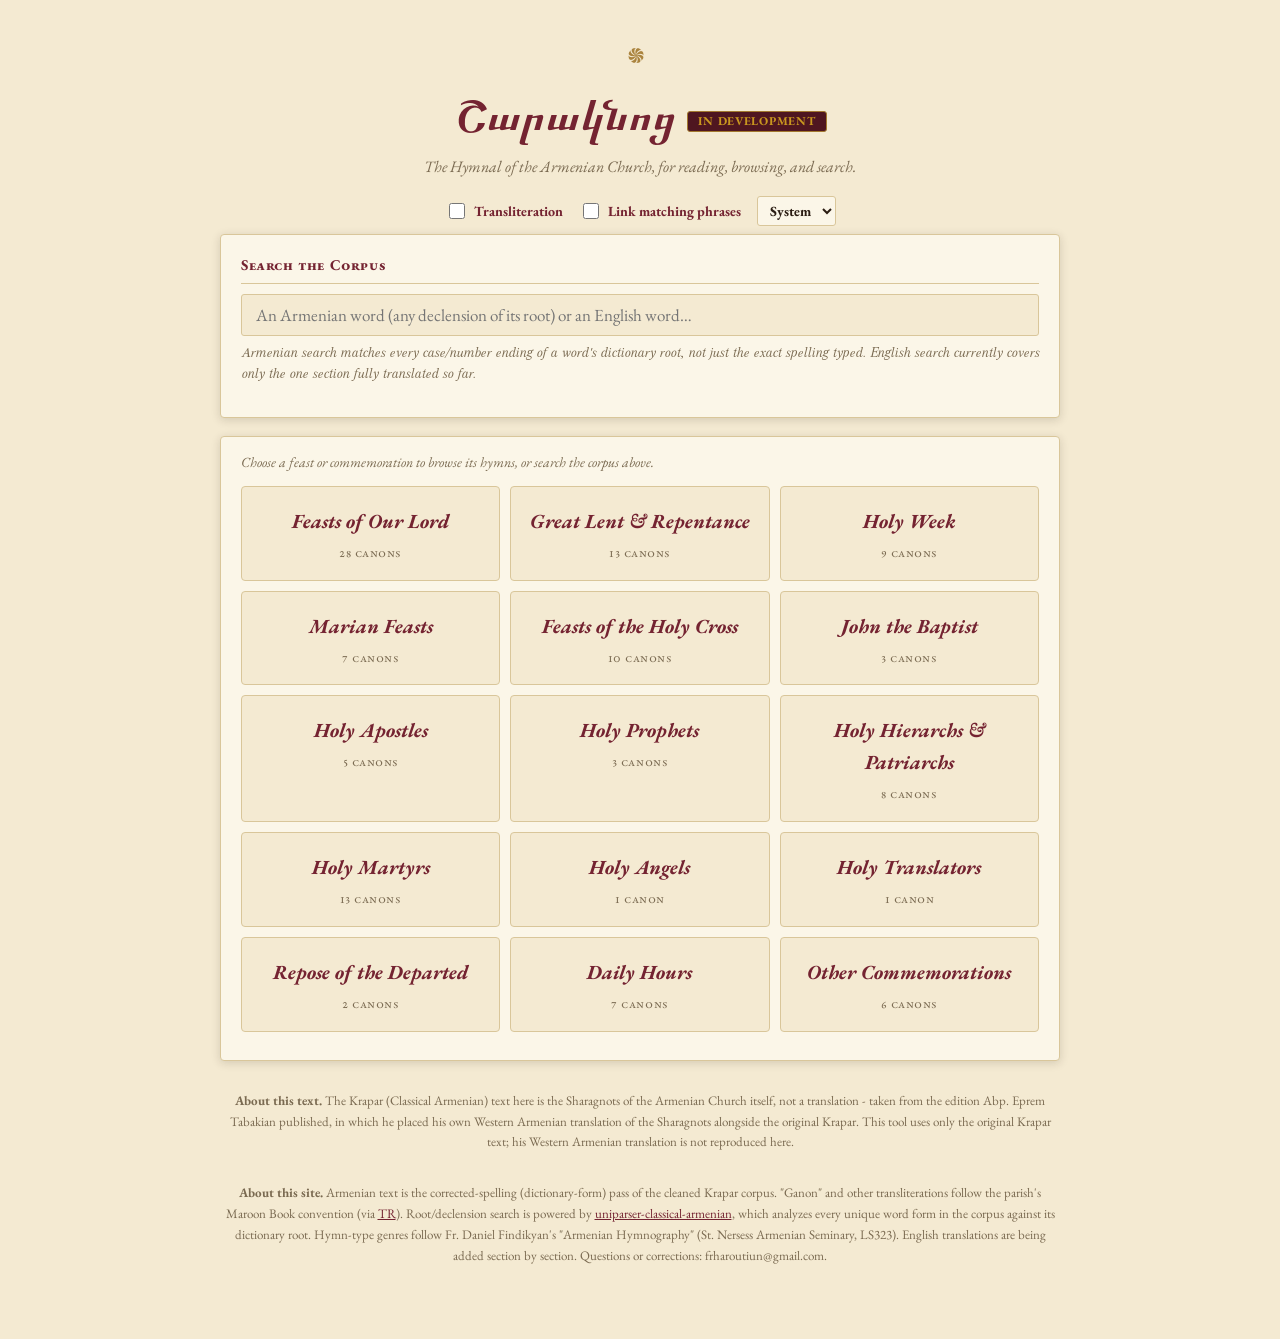
==== commit b94ff914: "Sharagnots: drop-cap spacing, full back-button state fidelity, copy fixes - A bit more breathing roo" ====
--- a/sharagan/index.html
+++ b/sharagan/index.html
@@ -26,7 +26,7 @@
     <header class="hymnal-header">
       <div class="ornament">֍</div>
       <h1 class="hymnal-title">Շարակնոց<span class="badge-dev">In development</span></h1>
-      <p class="hymnal-subtitle">The Krapar (Classical Armenian) Sharagnots of the Armenian Church, for reading, browsing, and search.</p>
+      <p class="hymnal-subtitle">The Hymnal of the Armenian Church, for reading, browsing, and search.</p>
       <div class="header-controls">
         <label class="translit-toggle">
           <input type="checkbox" id="translitToggle">
@@ -40,7 +40,7 @@
           <select id="themeSelect" aria-label="Choose color theme">
             <option value="system">System</option>
             <option value="light">Day</option>
-            <option value="dark">Night Hour</option>
+            <option value="dark">Night</option>
           </select>
         </div>
       </div>
--- a/sharagan/sharagan.css
+++ b/sharagan/sharagan.css
@@ -319,6 +319,14 @@
 }
 .result-item:hover, .section-item:hover { border-color: var(--gold); }
 
+/* Marks the result you last opened, so coming back via the browser's back
+   button shows exactly this page again, with that one still indicated. */
+.result-item.opened {
+  border-color: var(--gold);
+  border-width: 2px;
+  box-shadow: 0 0 0 1px var(--gold);
+}
+
 .result-loc, .section-cat {
   font-family: "EB Garamond", Georgia, serif;
   font-size: 12px;
@@ -604,6 +612,7 @@
   color: var(--wine);
   vertical-align: -0.14em;
   line-height: 1;
+  margin-right: 0.06em;
 }
 
 .verse-armenian .dropcap.dropcap-ornament {
@@ -670,6 +679,7 @@
   color: var(--wine);
   vertical-align: -0.1em;
   line-height: 1;
+  margin-right: 0.05em;
 }
 
 .verse-english .dropcap.dropcap-ornament {
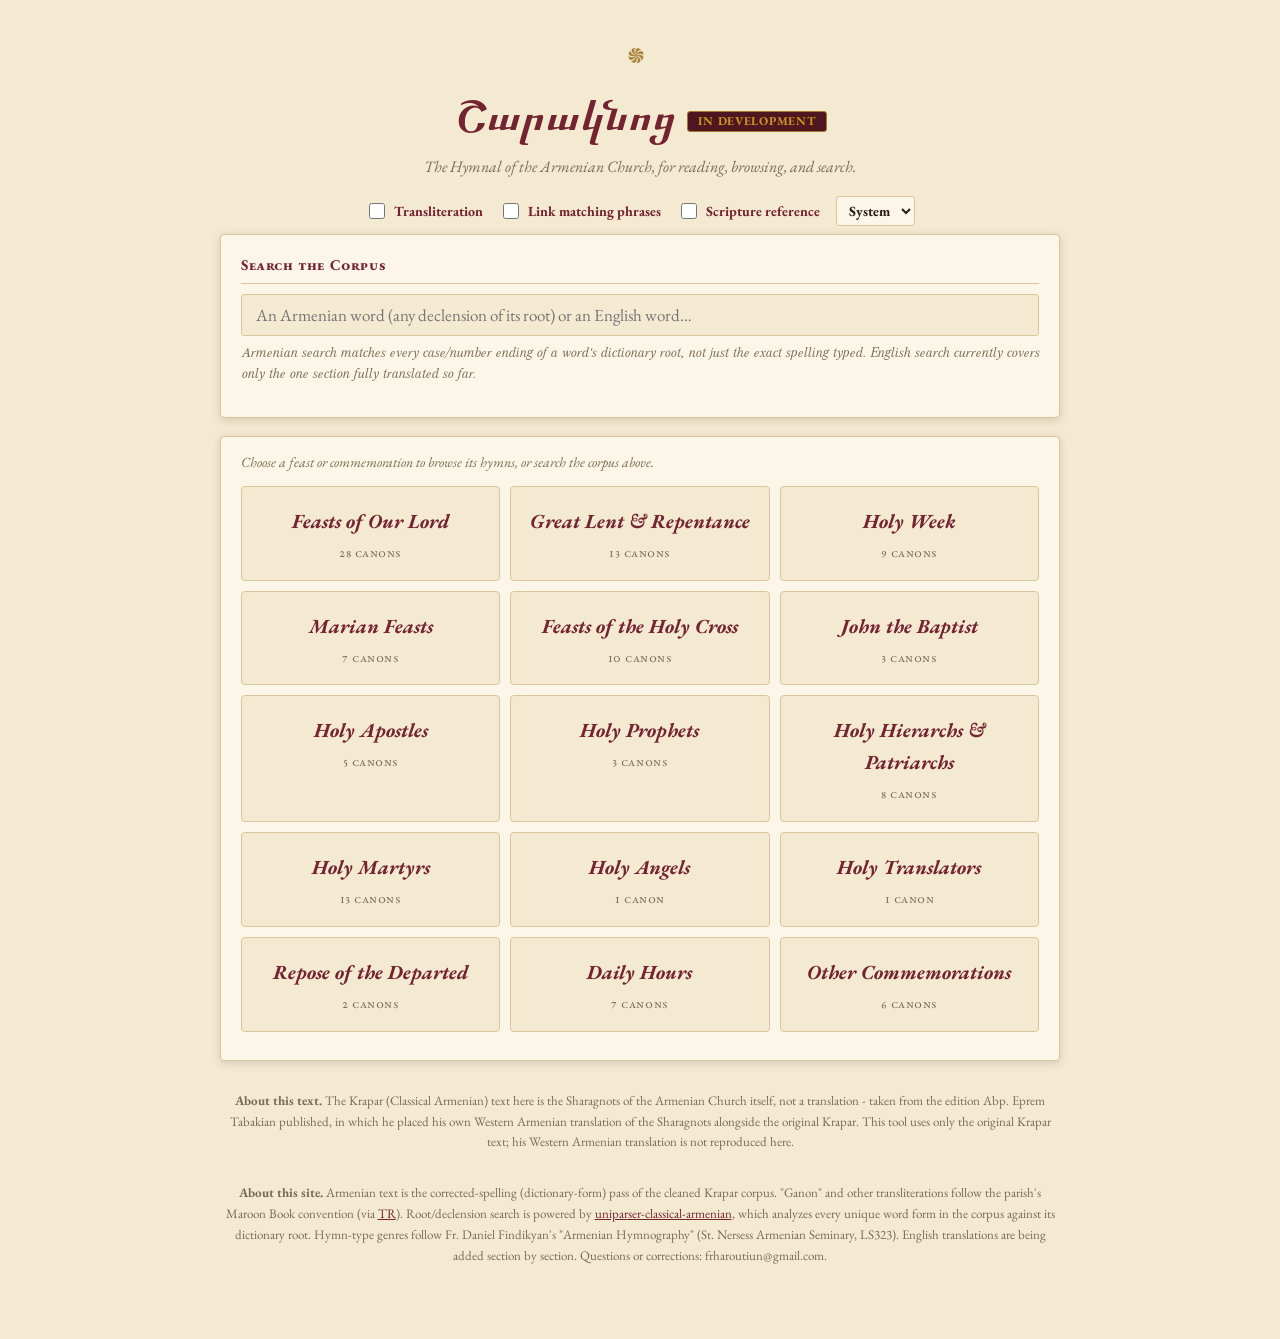
==== commit 185741e3: "Sharagnots: scripture-reference toggle with connected Classical Armenian + RSV passages Adds a "Scri" ====
--- a/sharagan/index.html
+++ b/sharagan/index.html
@@ -35,6 +35,10 @@
         <label class="translit-toggle">
           <input type="checkbox" id="phraseLinkToggle">
           Link matching phrases
+        </label>
+        <label class="translit-toggle">
+          <input type="checkbox" id="scriptureToggle">
+          Scripture reference
         </label>
         <div class="theme-select-wrap">
           <select id="themeSelect" aria-label="Choose color theme">
--- a/sharagan/sharagan.css
+++ b/sharagan/sharagan.css
@@ -841,3 +841,166 @@
   .reading-card { padding: 20px 16px 18px; }
   .reading-nav { justify-content: center; }
 }
+
+/* =========================================================================
+   Scripture reference — the connected Bible passage (Classical Armenian
+   from the Zohrab Bible, and the RSV) shown beside a hymn whose genre is
+   one of the fixed canticles, when the "Scripture reference" toggle is on.
+   ========================================================================= */
+
+/* When a hymn actually has a connected passage to show, the page itself
+   grows a bit wider so a genuine two-column layout has room to breathe -
+   scoped to reading mode only (toggled from JS), never affects browsing or
+   search. */
+body.wide-reading .app { max-width: 1180px; }
+
+.reading-body-grid {
+  display: grid;
+  grid-template-columns: 1.5fr 1fr;
+  gap: 28px;
+  align-items: start;
+}
+
+.reading-hymn-col { min-width: 0; }
+
+.scripture-panel {
+  background: var(--paper);
+  border: 1px solid var(--paper-line);
+  border-radius: 6px;
+  padding: 18px 20px;
+  position: sticky;
+  top: 16px;
+  max-height: calc(100vh - 32px);
+  overflow-y: auto;
+}
+
+.scripture-entry-head { margin-bottom: 10px; }
+.scripture-entry-gloss {
+  font-family: "EB Garamond", Georgia, serif;
+  font-variant: small-caps;
+  letter-spacing: 0.08em;
+  font-size: 15px;
+  color: var(--gold);
+  font-weight: 700;
+}
+.scripture-entry-citation {
+  font-family: "EB Garamond", Georgia, serif;
+  font-style: italic;
+  font-size: 15px;
+  color: var(--wine);
+  margin-top: 2px;
+}
+
+.scripture-columns {
+  display: grid;
+  grid-template-columns: 1fr 1fr;
+  gap: 14px;
+}
+
+.scripture-verse {
+  margin: 0 0 8px;
+  line-height: 1.5;
+}
+.scripture-verse-num {
+  font-family: "EB Garamond", Georgia, serif;
+  font-weight: 700;
+  color: var(--gold);
+  font-size: 11px;
+  vertical-align: super;
+  margin-right: 3px;
+}
+.scripture-verse.scripture-arm {
+  font-family: "GHEA Mariam", serif;
+  font-size: 15px;
+  color: var(--ink);
+}
+.scripture-verse.scripture-en {
+  font-family: "EB Garamond", Georgia, serif;
+  font-size: 14px;
+  color: var(--ink);
+}
+
+.scripture-chapter-btn {
+  display: block;
+  margin-top: 14px;
+  background: none;
+  border: none;
+  font-family: "EB Garamond", Georgia, serif;
+  font-size: 13px;
+  font-weight: 700;
+  color: var(--wine);
+  cursor: pointer;
+  padding: 0;
+}
+.scripture-chapter-btn:hover { color: var(--gold-bright); }
+
+/* --- "View the whole chapter" dialogue --- */
+.scripture-dialog-overlay {
+  position: fixed;
+  inset: 0;
+  background: rgba(20, 12, 6, 0.6);
+  display: flex;
+  align-items: center;
+  justify-content: center;
+  padding: 24px;
+  z-index: 1000;
+}
+
+.scripture-dialog {
+  background: var(--paper-deep);
+  border: 1px solid var(--paper-line);
+  border-radius: 6px;
+  box-shadow: 0 12px 40px var(--shadow);
+  max-width: 1000px;
+  width: 100%;
+  max-height: 85vh;
+  display: flex;
+  flex-direction: column;
+}
+
+.scripture-dialog-head {
+  display: flex;
+  align-items: center;
+  justify-content: space-between;
+  padding: 16px 22px;
+  border-bottom: 1px solid var(--paper-line);
+}
+.scripture-dialog-title {
+  font-family: "GHEA Avandakan", serif;
+  color: var(--wine);
+  font-size: 22px;
+}
+.scripture-dialog-close {
+  background: none;
+  border: none;
+  font-size: 26px;
+  line-height: 1;
+  color: var(--muted);
+  cursor: pointer;
+  padding: 4px 8px;
+}
+.scripture-dialog-close:hover { color: var(--wine); }
+
+.scripture-dialog-body {
+  padding: 20px 22px 26px;
+  overflow-y: auto;
+}
+.scripture-dialog-body .scripture-columns { gap: 26px; }
+.scripture-dialog-body .scripture-verse.scripture-arm { font-size: 17px; }
+.scripture-dialog-body .scripture-verse.scripture-en { font-size: 16px; }
+
+@media (max-width: 900px) {
+  body.wide-reading .app { max-width: 880px; }
+  .reading-body-grid { grid-template-columns: 1fr; }
+  .scripture-panel {
+    position: static;
+    max-height: none;
+  }
+}
+
+@media (max-width: 640px) {
+  .scripture-columns { grid-template-columns: 1fr; }
+  .scripture-dialog-overlay { padding: 12px; }
+  .scripture-dialog-head { padding: 12px 16px; }
+  .scripture-dialog-body { padding: 14px 16px 20px; }
+}
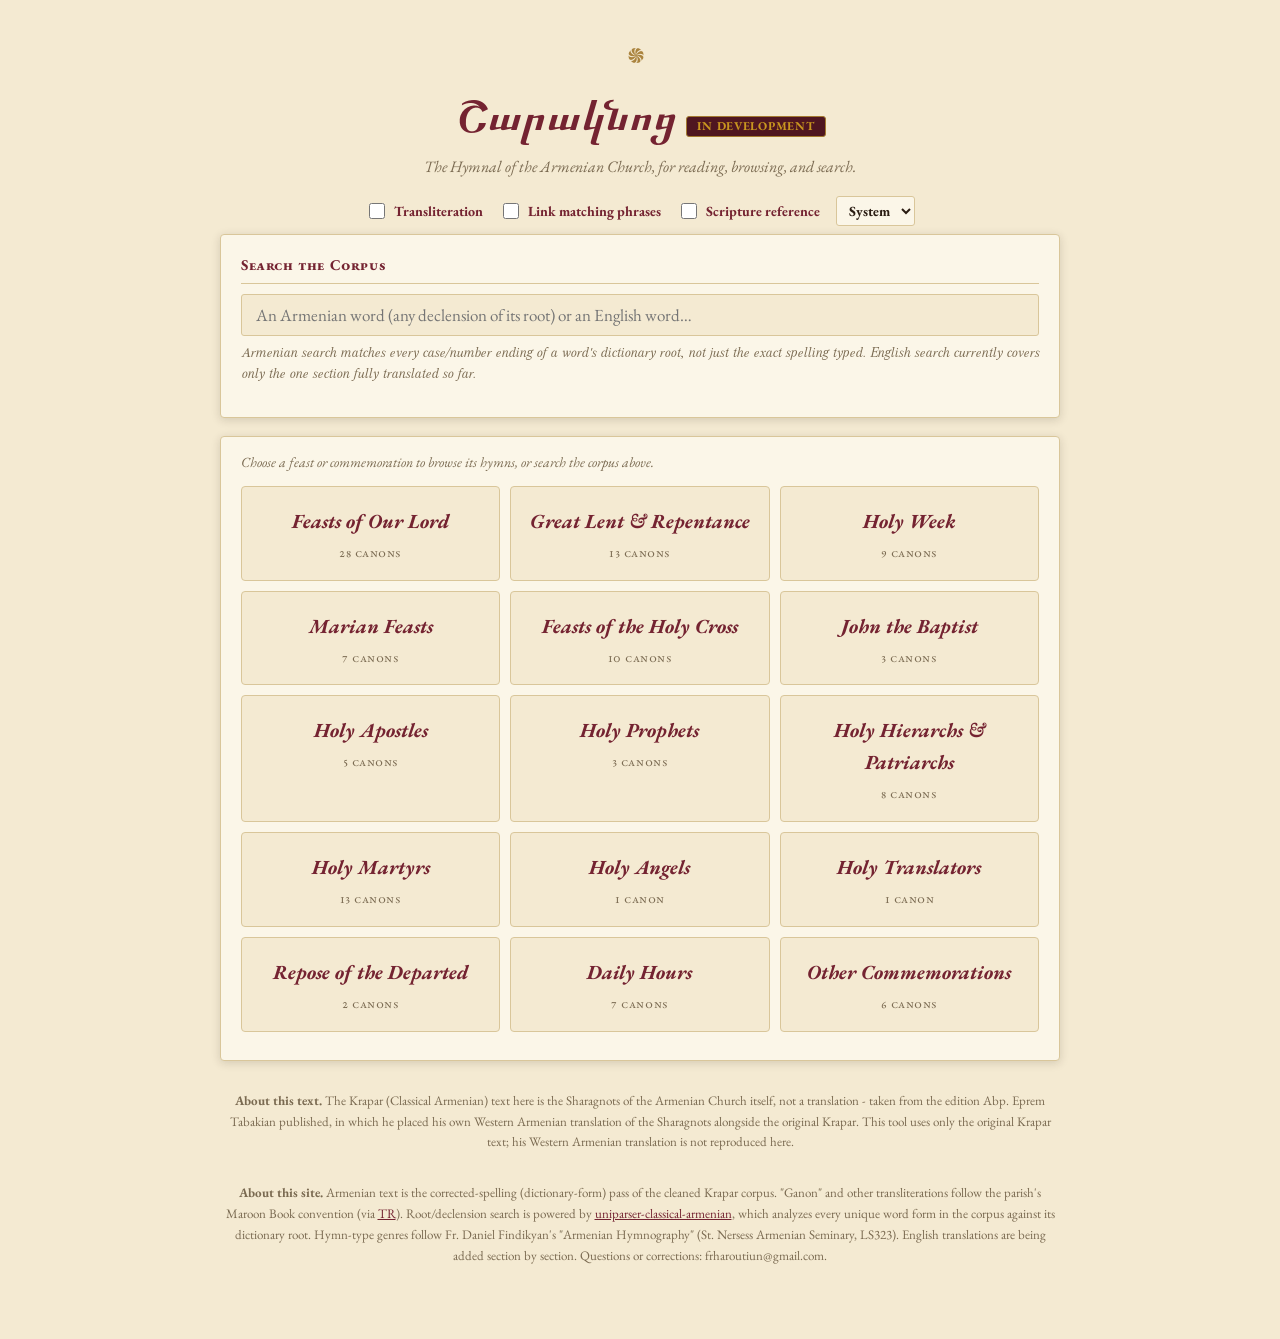
==== commit 11bdf01d: "Address UX/content punch list: mobile touch, scripture panel, favicon, fixes Content fixes: - Sectio" ====
--- a/sharagan/index.html
+++ b/sharagan/index.html
@@ -4,6 +4,11 @@
   <meta charset="utf-8">
   <meta name="viewport" content="width=device-width, initial-scale=1">
   <meta name="color-scheme" content="light dark">
+  <link rel="icon" href="favicon.ico" sizes="any">
+  <link rel="icon" type="image/png" sizes="16x16" href="icons/favicon-16.png">
+  <link rel="icon" type="image/png" sizes="32x32" href="icons/favicon-32.png">
+  <link rel="icon" type="image/png" sizes="192x192" href="icons/icon-192.png">
+  <link rel="apple-touch-icon" sizes="180x180" href="icons/apple-touch-icon.png">
   <script>
     (function () {
       try {
--- a/sharagan/sharagan.css
+++ b/sharagan/sharagan.css
@@ -60,6 +60,7 @@
   --ink: #2a1c12;
   --muted: #7a6a51;
   --wine: #742331;
+  --wine-rgb: 116, 35, 49;
   --wine-deep: #4f1620;
   --gold: #a3792f;
   --gold-bright: #c9971f;
@@ -74,6 +75,7 @@
   --ink: #ecdfc4;
   --muted: #b6a583;
   --wine: #c96a7a;
+  --wine-rgb: 201, 106, 122;
   --wine-deep: #e0899a;
   --gold: #d9b45a;
   --gold-bright: #f0cd7a;
@@ -82,7 +84,7 @@
 }
 
 * { box-sizing: border-box; }
-html, body { margin: 0; padding: 0; }
+html, body { margin: 0; padding: 0; overflow-x: hidden; }
 
 body {
   background: var(--paper);
@@ -129,11 +131,21 @@
   color: var(--wine);
   margin: 0;
   line-height: 1.15;
+  /* The "In development" badge sits right after the title text - on a
+     narrow phone the two together can run past the viewport edge instead
+     of wrapping, since inline content doesn't break between an element and
+     the text before it the way separate block content would. Flex lets the
+     badge drop to its own line instead. */
+  display: flex;
+  flex-wrap: wrap;
+  align-items: baseline;
+  justify-content: center;
+  gap: 6px 10px;
+  max-width: 100%;
 }
 
 .badge-dev {
   display: inline-block;
-  margin-left: 12px;
   padding: 3px 10px;
   font-family: "EB Garamond", Georgia, serif;
   font-size: 12px;
@@ -346,6 +358,7 @@
   font-size: 19px;
   line-height: 1.55;
   margin: 4px 0;
+  overflow-wrap: break-word;
 }
 
 /* The transliteration toggle swaps the script shown in place, rather than
@@ -484,6 +497,7 @@
   font-size: 19px;
   color: var(--gold);
   margin: 2px 0;
+  overflow-wrap: break-word;
 }
 
 .reading-heading {
@@ -493,6 +507,7 @@
   text-align: center;
   margin: 6px 0 2px;
   line-height: 1.3;
+  overflow-wrap: break-word;
 }
 
 .reading-heading-sm {
@@ -502,6 +517,7 @@
   text-align: center;
   margin: 4px 0 2px;
   line-height: 1.3;
+  overflow-wrap: break-word;
 }
 
 /* GHEA Avandakan's own Latin glyphs (used above for the real Armenian
@@ -612,7 +628,12 @@
   color: var(--wine);
   vertical-align: -0.14em;
   line-height: 1;
-  margin-right: 0.06em;
+  /* GHEA Avandakan's own letterforms lean/slant at this display size (it's
+     an italic-styled face even in its "regular" cut) - their top strokes
+     reach into the space right after the letter, so this needs noticeably
+     more room than an upright drop cap would to keep from visually
+     touching the very next (non-stylized) letter. */
+  margin-right: 0.18em;
 }
 
 .verse-armenian .dropcap.dropcap-ornament {
@@ -675,16 +696,26 @@
 .verse-english .dropcap {
   font-family: "EB Garamond", Georgia, serif;
   font-weight: 700;
+  font-style: italic;
   font-size: 1.5em;
   color: var(--wine);
   vertical-align: -0.1em;
   line-height: 1;
-  margin-right: 0.05em;
+  /* Italic to echo the Armenian drop cap's slant; same reasoning as that
+     one applies here too - the slanted stroke needs more room than an
+     upright cap so it doesn't visually run into the next letter. */
+  margin-right: 0.15em;
 }
 
 .verse-english .dropcap.dropcap-ornament {
-  font-family: "GHEA Avandakan", serif;
+  /* The ornament mark itself ("֍"), not English text - but GHEA Avandakan
+     is still an Armenian display face, so use the site's other Armenian
+     face (Mariam, the body-text one) instead, for a plainer/quieter glyph
+     that doesn't look like Armenian display calligraphy sitting inside an
+     English paragraph. */
+  font-family: "GHEA Mariam", serif;
   font-weight: 400;
+  font-style: normal;
   font-size: 1.3em;
   vertical-align: -0.06em;
   margin-right: 0.12em;
@@ -836,6 +867,8 @@
 
 @media (max-width: 640px) {
   .hymnal-title { font-size: 32px; }
+  .reading-heading { font-size: 27px; }
+  .reading-heading-sm { font-size: 21px; }
   .verse-armenian { font-size: 21px; }
   .verse-english { font-size: 17px; }
   .reading-card { padding: 20px 16px 18px; }
@@ -864,31 +897,80 @@
 .reading-hymn-col { min-width: 0; }
 
 .scripture-panel {
+  /* Deliberately NOT position:sticky - a panel pinned to the viewport while
+     the hymn text scrolls underneath it reads as a floating box chasing the
+     reader, rather than a settled part of the page. It sits in its normal
+     place in the two-column grid instead, and simply re-renders in place
+     when the active stanza/passage changes. */
   background: var(--paper);
   border: 1px solid var(--paper-line);
   border-radius: 6px;
   padding: 18px 20px;
-  position: sticky;
-  top: 16px;
-  max-height: calc(100vh - 32px);
-  overflow-y: auto;
+}
+
+/* A hymn can have several real connected passages - a small tab strip
+   switches between them, one at a time, so the panel never turns into an
+   unreadable wall of every passage stacked on top of each other. */
+.scripture-tabs {
+  display: flex;
+  flex-wrap: wrap;
+  gap: 6px;
+  margin-bottom: 14px;
+  padding-bottom: 12px;
+  border-bottom: 1px solid var(--paper-line);
+}
+.scripture-tab {
+  font-family: "EB Garamond", Georgia, serif;
+  font-size: 13px;
+  font-weight: 700;
+  color: var(--muted);
+  background: none;
+  border: 1px solid var(--paper-line);
+  border-radius: 999px;
+  padding: 4px 11px;
+  cursor: pointer;
+}
+.scripture-tab:hover { border-color: var(--gold); color: var(--wine); }
+.scripture-tab.active {
+  background: var(--wine);
+  border-color: var(--wine);
+  color: var(--paper-deep);
+}
+
+/* The hymn side of the connection: the exact word/phrase within the
+   Sharagan text that a scripture passage was drawn from. Every connected
+   phrase (for any passage in this hymn, not just the one currently shown)
+   is a subtle, clickable link; the one matching the CURRENTLY ACTIVE tab
+   gets a real, persistent highlight - so glancing at the hymn shows you
+   at a glance which words the panel's current reference is about. */
+.scripture-hymn-link {
+  cursor: pointer;
+  border-bottom: 1px dotted var(--wine);
+}
+.scripture-hymn-link:hover { background: rgba(var(--wine-rgb), 0.14); }
+.scripture-hymn-link.active {
+  background: rgba(var(--wine-rgb), 0.22);
+  border-bottom: 1px solid var(--wine);
+  border-radius: 2px;
+  padding: 0 1px;
 }
 
 .scripture-entry-head { margin-bottom: 10px; }
-.scripture-entry-gloss {
+.scripture-entry-citation {
   font-family: "EB Garamond", Georgia, serif;
   font-variant: small-caps;
-  letter-spacing: 0.08em;
-  font-size: 15px;
-  color: var(--gold);
-  font-weight: 700;
-}
-.scripture-entry-citation {
-  font-family: "EB Garamond", Georgia, serif;
-  font-style: italic;
-  font-size: 15px;
-  color: var(--wine);
-  margin-top: 2px;
+  letter-spacing: 0.06em;
+  font-size: 17px;
+  font-weight: 700;
+  color: var(--wine);
+}
+.scripture-entry-note {
+  font-family: "EB Garamond", Georgia, serif;
+  font-style: italic;
+  font-size: 13.5px;
+  color: var(--muted);
+  margin-top: 3px;
+  line-height: 1.4;
 }
 
 .scripture-columns {
@@ -900,6 +982,17 @@
 .scripture-verse {
   margin: 0 0 8px;
   line-height: 1.5;
+  border-radius: 3px;
+  padding: 2px 4px;
+  margin-left: -4px;
+}
+/* Inside the "whole chapter" dialog, the verse(s) actually excerpted in
+   the side panel (the reason this passage is connected at all) get a
+   lasting highlight and a scroll-into-view on open, so opening the full
+   chapter doesn't lose track of which verse it was about. */
+.scripture-verse-highlighted {
+  background: rgba(var(--wine-rgb), 0.16);
+  box-shadow: inset 0 0 0 1px rgba(var(--wine-rgb), 0.4);
 }
 .scripture-verse-num {
   font-family: "EB Garamond", Georgia, serif;
@@ -966,7 +1059,11 @@
   border-bottom: 1px solid var(--paper-line);
 }
 .scripture-dialog-title {
-  font-family: "GHEA Avandakan", serif;
+  /* Always English ("John 3 (complete)") - GHEA Avandakan is an Armenian
+     display face and its fallback Latin glyphs don't suit English text. */
+  font-family: "EB Garamond", Georgia, serif;
+  font-weight: 700;
+  font-style: italic;
   color: var(--wine);
   font-size: 22px;
 }
@@ -992,10 +1089,6 @@
 @media (max-width: 900px) {
   body.wide-reading .app { max-width: 880px; }
   .reading-body-grid { grid-template-columns: 1fr; }
-  .scripture-panel {
-    position: static;
-    max-height: none;
-  }
 }
 
 @media (max-width: 640px) {
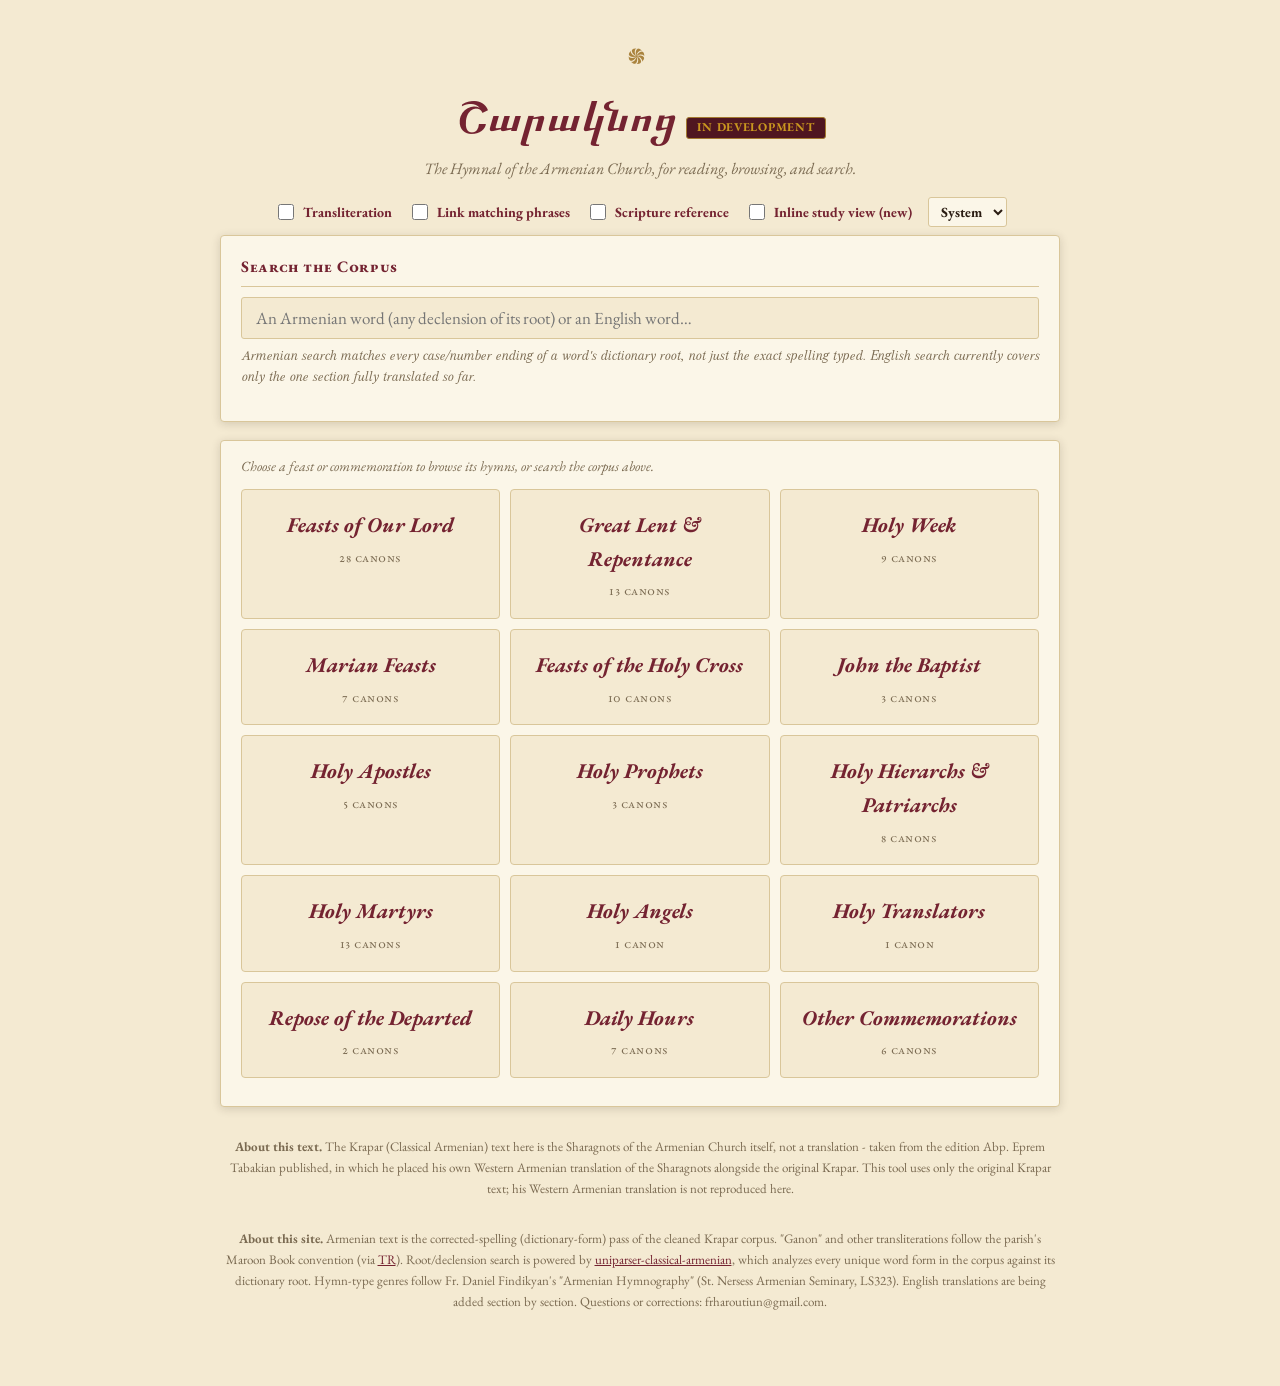
==== commit 1a4df3cb: "Rework the type scale; promote the inline study view to a real feature; fix ode order Typography: re" ====
--- a/sharagan/index.html
+++ b/sharagan/index.html
@@ -44,6 +44,10 @@
         <label class="translit-toggle">
           <input type="checkbox" id="scriptureToggle">
           Scripture reference
+        </label>
+        <label class="translit-toggle">
+          <input type="checkbox" id="studyModeToggle">
+          Inline study view (new)
         </label>
         <div class="theme-select-wrap">
           <select id="themeSelect" aria-label="Choose color theme">
--- a/sharagan/sharagan.css
+++ b/sharagan/sharagan.css
@@ -66,6 +66,24 @@
   --gold-bright: #c9971f;
   --shadow: rgba(42, 28, 18, 0.16);
   color-scheme: light;
+
+  /* --- type scale ----------------------------------------------------
+     One deliberate ladder of sizes, reused everywhere, instead of each
+     element picking its own one-off value (the site previously had ~25
+     distinct font-sizes within a few px of each other, which is what made
+     the whole page feel hard to visually scan/navigate). Every font-size
+     declaration below references one of these; nothing else. */
+  --fs-2xs: 12px;  /* tiniest labels: pill badges, tiny caption text */
+  --fs-xs: 13px;   /* buttons, chips, nav links, footer, hints */
+  --fs-sm: 14px;   /* secondary/meta text: summaries, toggle labels */
+  --fs-md: 16px;   /* compact reading text: subtitle, secondary translations */
+  --fs-base: 17px; /* body base: search input, category label */
+  --fs-lg: 19px;   /* prominent secondary text: titles, list headings */
+  --fs-xl: 21px;   /* compact/mobile heading tier, genre badge */
+  --fs-2xl: 25px;  /* the hymn text itself (Armenian + English), desktop */
+  --fs-3xl: 27px;  /* secondary reading heading */
+  --fs-4xl: 36px;  /* main reading heading */
+  --fs-5xl: 44px;  /* site title */
 }
 
 :root[data-effective-theme="dark"] {
@@ -90,7 +108,7 @@
   background: var(--paper);
   color: var(--ink);
   font-family: "GHEA Mariam", "EB Garamond", Georgia, serif;
-  font-size: 17px;
+  font-size: var(--fs-base);
   line-height: 1.6;
   transition: background-color 200ms ease, color 200ms ease;
 }
@@ -113,7 +131,7 @@
   text-align: center;
   color: var(--gold);
   font-family: "GHEA Avandakan", serif;
-  font-size: 26px;
+  font-size: var(--fs-3xl);
   margin: 10px 0 18px;
   letter-spacing: 0.4em;
   opacity: 0.9;
@@ -127,7 +145,7 @@
 
 .hymnal-title {
   font-family: "GHEA Avandakan", serif;
-  font-size: 44px;
+  font-size: var(--fs-5xl);
   color: var(--wine);
   margin: 0;
   line-height: 1.15;
@@ -148,7 +166,7 @@
   display: inline-block;
   padding: 3px 10px;
   font-family: "EB Garamond", Georgia, serif;
-  font-size: 12px;
+  font-size: var(--fs-2xs);
   font-weight: 700;
   letter-spacing: 0.06em;
   text-transform: uppercase;
@@ -163,7 +181,7 @@
   font-family: "EB Garamond", Georgia, serif;
   font-style: italic;
   color: var(--muted);
-  font-size: 16px;
+  font-size: var(--fs-md);
   margin: 6px 0 0;
 }
 
@@ -181,7 +199,7 @@
   align-items: center;
   gap: 6px;
   font-family: "EB Garamond", Georgia, serif;
-  font-size: 14px;
+  font-size: var(--fs-sm);
   font-weight: 700;
   color: var(--wine);
 }
@@ -189,7 +207,7 @@
 
 .theme-select-wrap select {
   font-family: "EB Garamond", Georgia, serif;
-  font-size: 14px;
+  font-size: var(--fs-sm);
   font-weight: 700;
   color: var(--ink);
   background: var(--paper-deep);
@@ -204,7 +222,7 @@
   margin: 0 auto 18px;
   padding: 8px 18px;
   font-family: "EB Garamond", Georgia, serif;
-  font-size: 14px;
+  font-size: var(--fs-sm);
   font-weight: 700;
   color: var(--wine);
   background: var(--paper-deep);
@@ -228,7 +246,7 @@
   font-family: "EB Garamond", Georgia, serif;
   font-variant: small-caps;
   letter-spacing: 0.04em;
-  font-size: 15px;
+  font-size: var(--fs-md);
   font-weight: 700;
   color: var(--wine);
   margin: 0 0 10px;
@@ -245,7 +263,7 @@
   background: var(--paper);
   color: var(--ink);
   font-family: "EB Garamond", Georgia, serif;
-  font-size: 17px;
+  font-size: var(--fs-base);
   border-radius: 3px;
 }
 .search-row input[type="search"]:focus {
@@ -255,7 +273,7 @@
 
 .search-hint {
   color: var(--muted);
-  font-size: 13px;
+  font-size: var(--fs-xs);
   font-style: italic;
   margin: 8px 0 14px;
 }
@@ -273,7 +291,7 @@
   gap: 4px;
   padding: 5px 11px;
   font-family: "EB Garamond", Georgia, serif;
-  font-size: 13px;
+  font-size: var(--fs-xs);
   font-weight: 700;
   border: 1px solid var(--paper-line);
   background: var(--paper);
@@ -293,7 +311,7 @@
 
 .facet-group-label {
   font-family: "EB Garamond", Georgia, serif;
-  font-size: 12px;
+  font-size: var(--fs-2xs);
   font-weight: 700;
   font-variant: small-caps;
   letter-spacing: 0.05em;
@@ -306,7 +324,7 @@
   border: none;
   color: var(--wine);
   font-family: "EB Garamond", Georgia, serif;
-  font-size: 13px;
+  font-size: var(--fs-xs);
   font-weight: 700;
   cursor: pointer;
   padding: 5px 4px;
@@ -316,10 +334,26 @@
 .results-summary {
   font-family: "EB Garamond", Georgia, serif;
   font-style: italic;
-  font-size: 14px;
+  font-size: var(--fs-sm);
   color: var(--muted);
   margin-bottom: 12px;
 }
+
+.concordance-group { margin-bottom: 6px; }
+.concordance-group-summary {
+  font-family: "EB Garamond", Georgia, serif;
+  font-variant: small-caps;
+  letter-spacing: 0.04em;
+  font-size: var(--fs-sm);
+  font-weight: 700;
+  color: var(--wine);
+  cursor: pointer;
+  padding: 6px 2px;
+  border-bottom: 1px solid var(--paper-line);
+  margin-bottom: 8px;
+}
+.concordance-group-summary .count { color: var(--muted); font-variant: normal; letter-spacing: normal; }
+.concordance-group-summary::marker { color: var(--gold); }
 
 .result-item, .section-item {
   border: 1px solid var(--paper-line);
@@ -339,9 +373,22 @@
   box-shadow: 0 0 0 1px var(--gold);
 }
 
+/* The English title/name - given real weight (the same size as the
+   Armenian line right above it), not a barely-legible caption, since for
+   an English-first reader this line often carries more meaning than the
+   Armenian heading it sits under. */
+.result-loc-en, .section-heading-en {
+  font-family: "EB Garamond", Georgia, serif;
+  font-style: italic;
+  font-size: var(--fs-lg);
+  color: var(--muted);
+  margin: -2px 0 6px;
+  line-height: 1.35;
+}
+
 .result-loc, .section-cat {
   font-family: "EB Garamond", Georgia, serif;
-  font-size: 12px;
+  font-size: var(--fs-2xs);
   font-weight: 700;
   font-variant: small-caps;
   letter-spacing: 0.04em;
@@ -355,7 +402,7 @@
 
 .result-text, .section-heading {
   font-family: "GHEA Mariam", serif;
-  font-size: 19px;
+  font-size: var(--fs-lg);
   line-height: 1.55;
   margin: 4px 0;
   overflow-wrap: break-word;
@@ -373,7 +420,7 @@
 
 .result-en {
   font-family: "EB Garamond", Georgia, serif;
-  font-size: 15px;
+  font-size: var(--fs-md);
   color: var(--muted);
   border-left: 2px solid var(--gold);
   padding-left: 10px;
@@ -382,7 +429,7 @@
 
 .jump-link {
   font-family: "EB Garamond", Georgia, serif;
-  font-size: 13px;
+  font-size: var(--fs-xs);
   font-weight: 700;
   color: var(--wine);
   text-decoration: none;
@@ -412,7 +459,7 @@
   font-family: "EB Garamond", Georgia, serif;
   font-weight: 700;
   font-style: italic;
-  font-size: 20px;
+  font-size: var(--fs-xl);
   color: var(--wine);
   margin-bottom: 6px;
 }
@@ -421,20 +468,20 @@
   font-family: "EB Garamond", Georgia, serif;
   font-variant: small-caps;
   letter-spacing: 0.04em;
-  font-size: 13px;
+  font-size: var(--fs-xs);
   color: var(--muted);
 }
 
 .category-breadcrumb {
   font-family: "EB Garamond", Georgia, serif;
-  font-size: 14px;
+  font-size: var(--fs-sm);
   margin-bottom: 10px;
 }
 .category-breadcrumb button {
   background: none;
   border: none;
   font-family: inherit;
-  font-size: 14px;
+  font-size: var(--fs-sm);
   font-weight: 700;
   color: var(--wine);
   cursor: pointer;
@@ -480,7 +527,7 @@
   background: none;
   border: none;
   font-family: "EB Garamond", Georgia, serif;
-  font-size: 13px;
+  font-size: var(--fs-xs);
   font-weight: 700;
   color: var(--wine);
   cursor: pointer;
@@ -494,7 +541,7 @@
   font-variant: small-caps;
   font-weight: 700;
   letter-spacing: 0.1em;
-  font-size: 19px;
+  font-size: var(--fs-lg);
   color: var(--gold);
   margin: 2px 0;
   overflow-wrap: break-word;
@@ -503,7 +550,7 @@
 .reading-heading {
   font-family: "GHEA Avandakan", serif;
   color: var(--wine);
-  font-size: 36px;
+  font-size: var(--fs-4xl);
   text-align: center;
   margin: 6px 0 2px;
   line-height: 1.3;
@@ -513,7 +560,7 @@
 .reading-heading-sm {
   font-family: "GHEA Avandakan", serif;
   color: var(--wine);
-  font-size: 27px;
+  font-size: var(--fs-3xl);
   text-align: center;
   margin: 4px 0 2px;
   line-height: 1.3;
@@ -530,12 +577,25 @@
   font-style: italic;
 }
 
+/* The English title - deliberately close in size to the eyebrow/heading
+   above it (not a whispered caption), since it's often the more legible
+   line for an English-first reader. */
+.reading-heading-en {
+  text-align: center;
+  font-family: "EB Garamond", Georgia, serif;
+  font-style: italic;
+  color: var(--muted);
+  font-size: var(--fs-xl);
+  margin: 4px 0 0;
+  line-height: 1.4;
+}
+
 .reading-category {
   text-align: center;
   font-family: "EB Garamond", Georgia, serif;
   font-variant: small-caps;
   letter-spacing: 0.05em;
-  font-size: 17px;
+  font-size: var(--fs-base);
   color: var(--muted);
   margin-bottom: 8px;
 }
@@ -543,7 +603,7 @@
 .genre-badge {
   text-align: center;
   font-family: "EB Garamond", Georgia, serif;
-  font-size: 21px;
+  font-size: var(--fs-xl);
   font-style: italic;
   color: var(--muted);
   margin-bottom: 22px;
@@ -559,7 +619,7 @@
   text-align: center;
   margin-bottom: 20px;
   font-family: "EB Garamond", Georgia, serif;
-  font-size: 16px;
+  font-size: var(--fs-md);
   font-variant: small-caps;
   letter-spacing: 0.08em;
   color: var(--muted);
@@ -575,13 +635,13 @@
   font-weight: 700;
   font-variant: normal;
   letter-spacing: 0.02em;
-  font-size: 18px;
+  font-size: var(--fs-md);
 }
 
 .verse-progress {
   text-align: center;
   font-family: "EB Garamond", Georgia, serif;
-  font-size: 15px;
+  font-size: var(--fs-sm);
   font-weight: 700;
   letter-spacing: 0.08em;
   text-transform: uppercase;
@@ -609,7 +669,7 @@
 
 .verse-armenian {
   font-family: "GHEA Mariam", serif;
-  font-size: 25px;
+  font-size: var(--fs-2xl);
   line-height: 1.75;
   color: var(--ink);
   text-align: center;
@@ -675,18 +735,123 @@
   box-shadow: 0 0 0 2px rgba(198, 156, 74, 0.3);
 }
 
+/* =========================================================================
+   Inline study view (experimental, opt-in) - see sharagan.js for the
+   rationale. Phrase-link connections get a permanent, subtle underline
+   instead of only revealing on hover; scripture citations become small
+   inline chips right under the verse they belong to, each expanding an
+   inline footnote in place instead of a separate side panel; and an
+   optional up-front disclosure (right before the first verse) can still
+   show every citation for the whole Sharagan together, tabbed, exactly
+   like the old aside panel did.
+   ========================================================================= */
+body.study-mode .phrase {
+  border-bottom: 1px dotted rgba(var(--wine-rgb), 0.5);
+  border-radius: 2px;
+}
+
+.study-all-citations {
+  margin: 4px 0 18px;
+  text-align: center;
+}
+.study-all-citations-toggle {
+  font-family: "EB Garamond", Georgia, serif;
+  font-size: var(--fs-xs);
+  font-weight: 700;
+  font-style: italic;
+  color: var(--wine);
+  background: none;
+  border: 1px dashed var(--paper-line);
+  border-radius: 999px;
+  padding: 6px 16px;
+  cursor: pointer;
+}
+.study-all-citations-toggle:hover { border-color: var(--gold); color: var(--gold-bright); }
+.study-all-citations-panel {
+  margin-top: 12px;
+  text-align: left;
+  background: var(--paper);
+  border: 1px solid var(--paper-line);
+  border-radius: 6px;
+  padding: 18px 20px;
+}
+
+.study-scripture-chips {
+  display: flex;
+  flex-wrap: wrap;
+  justify-content: center;
+  gap: 6px;
+  margin-top: 10px;
+}
+.study-scripture-chip {
+  display: inline-flex;
+  align-items: center;
+  gap: 4px;
+  font-family: "EB Garamond", Georgia, serif;
+  font-size: var(--fs-xs);
+  font-weight: 700;
+  color: var(--wine);
+  background: var(--paper);
+  border: 1px solid var(--paper-line);
+  border-radius: 999px;
+  padding: 3px 10px;
+  cursor: pointer;
+}
+.study-scripture-chip:hover { border-color: var(--gold); }
+.study-scripture-chip.open {
+  background: var(--wine);
+  border-color: var(--wine);
+  color: var(--paper-deep);
+}
+
+.study-scripture-footnotes:empty { display: none; }
+
+.scripture-inline-footnote {
+  margin: 10px auto 4px;
+  max-width: 640px;
+  padding: 14px 18px;
+  background: var(--paper);
+  border: 1px solid var(--paper-line);
+  border-left: 3px solid var(--wine);
+  border-radius: 4px;
+  text-align: left;
+}
+.scripture-inline-footnote .scripture-columns { gap: 20px; }
+
+@media (max-width: 640px) {
+  .scripture-inline-footnote { padding: 12px 14px; }
+  .scripture-inline-footnote .scripture-columns { grid-template-columns: 1fr; }
+}
+
 .verse-divider {
   text-align: center;
   color: var(--gold);
-  font-size: 15px;
+  font-size: var(--fs-sm);
   letter-spacing: 0.3em;
   margin: 4px 0 18px;
   opacity: 0.75;
 }
 
+/* Native browser hyphenation for English text (the page is lang="en", so
+   the browser's own English hyphenation dictionary applies) - when a long
+   word has to break at the edge of the viewport, it breaks at a real
+   syllable with a hyphen shown, instead of an arbitrary cut with no mark
+   at all. Armenian doesn't get this from the browser (no built-in
+   dictionary for it) - see hyphenateArmenian() in sharagan.js for that
+   side instead. */
+.verse-english,
+.result-en,
+.scripture-verse.scripture-en,
+.reading-heading.script-translit,
+.reading-heading-sm.script-translit,
+.section-heading.script-translit,
+.result-text.script-translit {
+  hyphens: auto;
+}
+
 .verse-english {
   font-family: "EB Garamond", Georgia, serif;
-  font-size: 25px;
+  font-size: var(--fs-2xl);
   line-height: 1.65;
   color: var(--ink);
   text-align: center;
@@ -724,7 +889,7 @@
 .verse-english.pending {
   font-style: italic;
   color: var(--muted);
-  font-size: 15px;
+  font-size: var(--fs-sm);
 }
 
 .sharagan-nav {
@@ -742,7 +907,7 @@
   align-items: center;
   padding: 5px 12px;
   font-family: "EB Garamond", Georgia, serif;
-  font-size: 13px;
+  font-size: var(--fs-xs);
   font-weight: 700;
   border: 1px solid var(--paper-line);
   background: var(--paper);
@@ -772,7 +937,7 @@
 
 .nav-btn {
   font-family: "EB Garamond", Georgia, serif;
-  font-size: 15px;
+  font-size: var(--fs-sm);
   font-weight: 700;
   color: var(--paper-deep);
   background: var(--wine);
@@ -789,14 +954,14 @@
   align-items: center;
   gap: 6px;
   font-family: "EB Garamond", Georgia, serif;
-  font-size: 13px;
+  font-size: var(--fs-xs);
   color: var(--muted);
 }
 .jump-form input {
   width: 48px;
   text-align: center;
   font-family: "EB Garamond", Georgia, serif;
-  font-size: 14px;
+  font-size: var(--fs-xs);
   border: 1px solid var(--paper-line);
   background: var(--paper);
   color: var(--ink);
@@ -810,7 +975,7 @@
 }
 .whole-canon-link a {
   font-family: "EB Garamond", Georgia, serif;
-  font-size: 13px;
+  font-size: var(--fs-xs);
   font-weight: 700;
   color: var(--muted);
   text-decoration: underline;
@@ -822,7 +987,7 @@
 .stanza-block { margin-bottom: 20px; }
 .stanza-type-label {
   font-family: "EB Garamond", Georgia, serif;
-  font-size: 12px;
+  font-size: var(--fs-2xs);
   font-weight: 700;
   font-variant: small-caps;
   color: var(--muted);
@@ -832,7 +997,7 @@
 }
 .whole-verse-line {
   font-family: "GHEA Mariam", serif;
-  font-size: 18px;
+  font-size: var(--fs-lg);
   line-height: 1.6;
   margin-bottom: 4px;
   cursor: pointer;
@@ -843,11 +1008,11 @@
   font-weight: 700;
   margin-right: 5px;
   font-family: "EB Garamond", Georgia, serif;
-  font-size: 13px;
+  font-size: var(--fs-xs);
 }
 .whole-verse-en {
   font-family: "EB Garamond", Georgia, serif;
-  font-size: 14px;
+  font-size: var(--fs-sm);
   color: var(--muted);
   border-left: 2px solid var(--paper-line);
   padding-left: 8px;
@@ -858,7 +1023,7 @@
 .footer-note {
   text-align: center;
   font-family: "EB Garamond", Georgia, serif;
-  font-size: 13px;
+  font-size: var(--fs-xs);
   color: var(--muted);
   line-height: 1.6;
   margin-top: 30px;
@@ -867,10 +1032,10 @@
 
 @media (max-width: 640px) {
   .hymnal-title { font-size: 32px; }
-  .reading-heading { font-size: 27px; }
-  .reading-heading-sm { font-size: 21px; }
-  .verse-armenian { font-size: 21px; }
-  .verse-english { font-size: 17px; }
+  .reading-heading { font-size: var(--fs-3xl); }
+  .reading-heading-sm { font-size: var(--fs-xl); }
+  .verse-armenian { font-size: var(--fs-xl); }
+  .verse-english { font-size: var(--fs-xl); }
   .reading-card { padding: 20px 16px 18px; }
   .reading-nav { justify-content: center; }
 }
@@ -897,15 +1062,18 @@
 .reading-hymn-col { min-width: 0; }
 
 .scripture-panel {
-  /* Deliberately NOT position:sticky - a panel pinned to the viewport while
-     the hymn text scrolls underneath it reads as a floating box chasing the
-     reader, rather than a settled part of the page. It sits in its normal
-     place in the two-column grid instead, and simply re-renders in place
-     when the active stanza/passage changes. */
+  /* Reverted to sticky (2026-09-29): without it, the panel scrolls out of
+     view on anything but a short hymn, which is worse than the "floating
+     box" feel it was meant to fix. Revisit the integration itself another
+     time rather than just toggling this. */
   background: var(--paper);
   border: 1px solid var(--paper-line);
   border-radius: 6px;
   padding: 18px 20px;
+  position: sticky;
+  top: 16px;
+  max-height: calc(100vh - 32px);
+  overflow-y: auto;
 }
 
 /* A hymn can have several real connected passages - a small tab strip
@@ -921,7 +1089,7 @@
 }
 .scripture-tab {
   font-family: "EB Garamond", Georgia, serif;
-  font-size: 13px;
+  font-size: var(--fs-xs);
   font-weight: 700;
   color: var(--muted);
   background: none;
@@ -960,14 +1128,14 @@
   font-family: "EB Garamond", Georgia, serif;
   font-variant: small-caps;
   letter-spacing: 0.06em;
-  font-size: 17px;
+  font-size: var(--fs-lg);
   font-weight: 700;
   color: var(--wine);
 }
 .scripture-entry-note {
   font-family: "EB Garamond", Georgia, serif;
   font-style: italic;
-  font-size: 13.5px;
+  font-size: var(--fs-xs);
   color: var(--muted);
   margin-top: 3px;
   line-height: 1.4;
@@ -994,24 +1162,32 @@
   background: rgba(var(--wine-rgb), 0.16);
   box-shadow: inset 0 0 0 1px rgba(var(--wine-rgb), 0.4);
 }
+/* The exact phrase the hymn is actually drawing on, within a verse (or a
+   whole chapter of them) - bolded and colored so it doesn't take hunting
+   through the full verse text to see what's actually being connected. */
+.scripture-verse strong {
+  color: var(--wine);
+  font-weight: 700;
+}
 .scripture-verse-num {
   font-family: "EB Garamond", Georgia, serif;
   font-weight: 700;
   color: var(--gold);
-  font-size: 11px;
+  font-size: var(--fs-2xs);
   vertical-align: super;
   margin-right: 3px;
 }
-.scripture-verse.scripture-arm {
-  font-family: "GHEA Mariam", serif;
-  font-size: 15px;
+/* Armenian and English get the SAME size here (a bilingual pair read side
+   by side) - one language quietly smaller than the other, the way this
+   used to be set up, is the exact kind of mismatch this whole rework is
+   trying to get rid of. */
+.scripture-verse.scripture-arm,
+.scripture-verse.scripture-en {
+  font-size: var(--fs-md);
   color: var(--ink);
 }
-.scripture-verse.scripture-en {
-  font-family: "EB Garamond", Georgia, serif;
-  font-size: 14px;
-  color: var(--ink);
-}
+.scripture-verse.scripture-arm { font-family: "GHEA Mariam", serif; }
+.scripture-verse.scripture-en { font-family: "EB Garamond", Georgia, serif; }
 
 .scripture-chapter-btn {
   display: block;
@@ -1019,7 +1195,7 @@
   background: none;
   border: none;
   font-family: "EB Garamond", Georgia, serif;
-  font-size: 13px;
+  font-size: var(--fs-xs);
   font-weight: 700;
   color: var(--wine);
   cursor: pointer;
@@ -1065,7 +1241,7 @@
   font-weight: 700;
   font-style: italic;
   color: var(--wine);
-  font-size: 22px;
+  font-size: var(--fs-xl);
 }
 .scripture-dialog-close {
   background: none;
@@ -1083,12 +1259,20 @@
   overflow-y: auto;
 }
 .scripture-dialog-body .scripture-columns { gap: 26px; }
-.scripture-dialog-body .scripture-verse.scripture-arm { font-size: 17px; }
-.scripture-dialog-body .scripture-verse.scripture-en { font-size: 16px; }
+/* Same reasoning as the panel's own scripture-arm/scripture-en pair above:
+   matched sizes, not one language quietly smaller than the other. */
+.scripture-dialog-body .scripture-verse.scripture-arm,
+.scripture-dialog-body .scripture-verse.scripture-en {
+  font-size: var(--fs-base);
+}
 
 @media (max-width: 900px) {
   body.wide-reading .app { max-width: 880px; }
   .reading-body-grid { grid-template-columns: 1fr; }
+  .scripture-panel {
+    position: static;
+    max-height: none;
+  }
 }
 
 @media (max-width: 640px) {
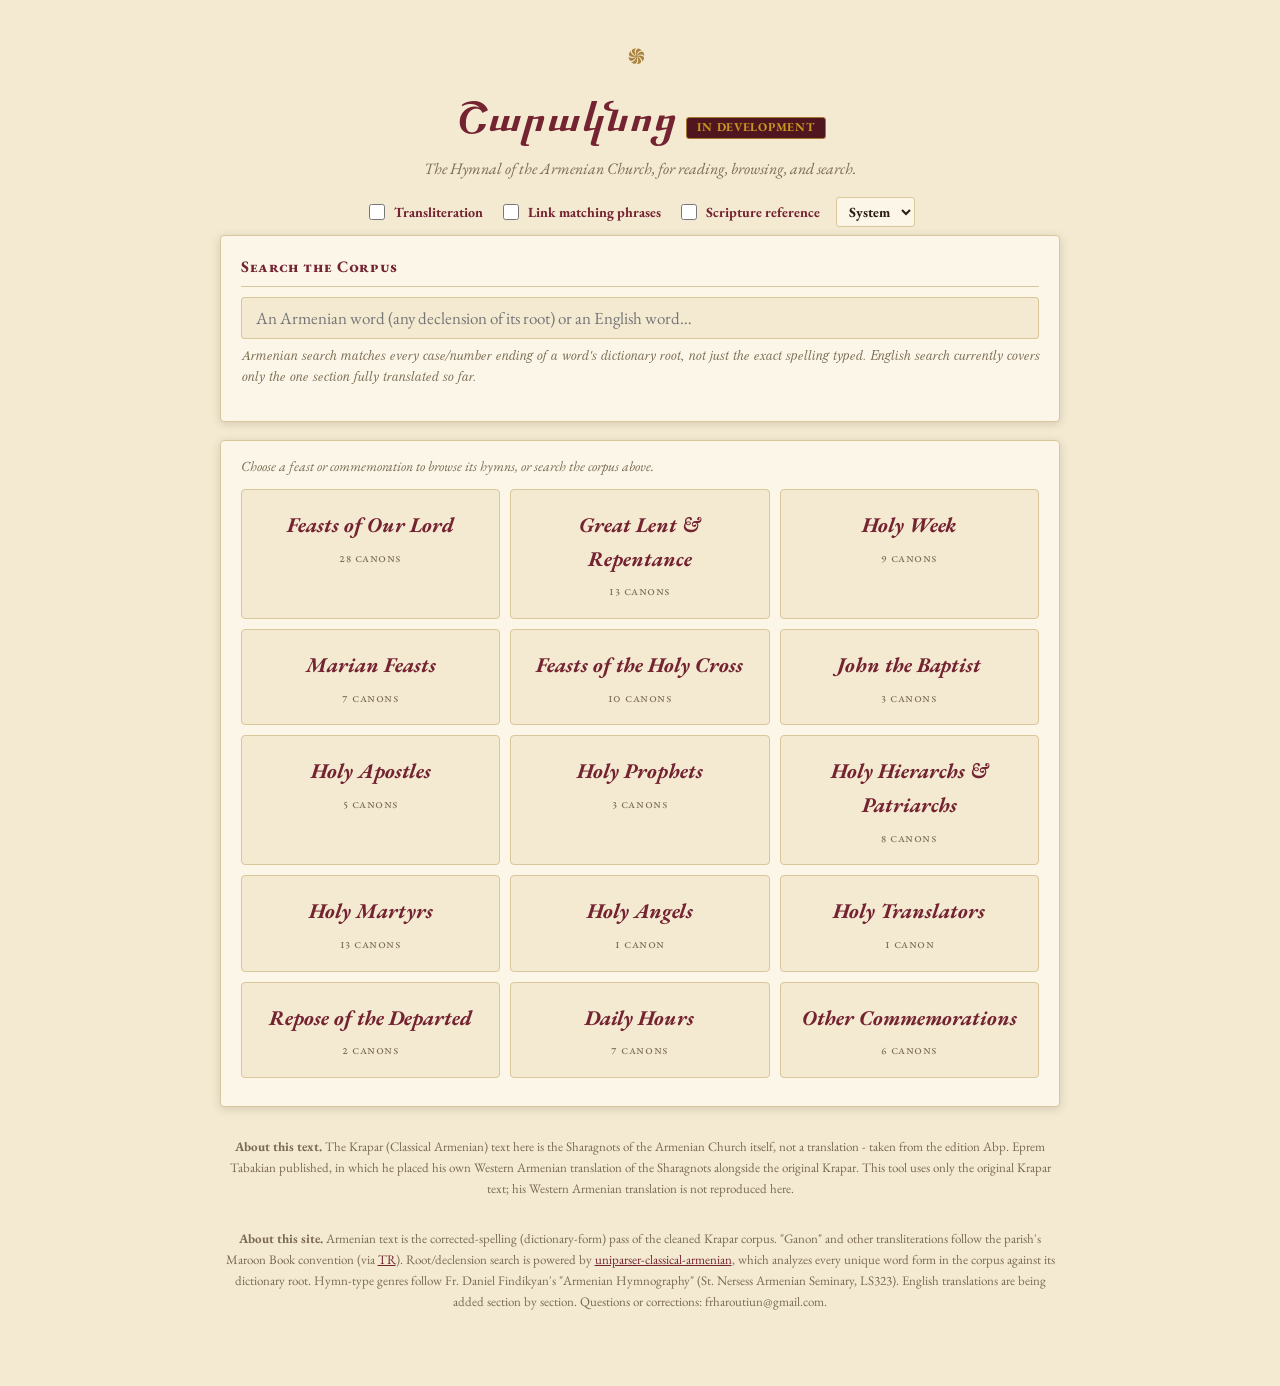
==== commit e4809737: "Remove the redundant old scripture-reference toggle; the inline tool takes over its name The old "Sc" ====
--- a/sharagan/index.html
+++ b/sharagan/index.html
@@ -42,12 +42,8 @@
           Link matching phrases
         </label>
         <label class="translit-toggle">
-          <input type="checkbox" id="scriptureToggle">
+          <input type="checkbox" id="studyModeToggle">
           Scripture reference
-        </label>
-        <label class="translit-toggle">
-          <input type="checkbox" id="studyModeToggle">
-          Inline study view (new)
         </label>
         <div class="theme-select-wrap">
           <select id="themeSelect" aria-label="Choose color theme">
--- a/sharagan/sharagan.css
+++ b/sharagan/sharagan.css
@@ -429,7 +429,7 @@
 
 .jump-link {
   font-family: "EB Garamond", Georgia, serif;
-  font-size: var(--fs-xs);
+  font-size: var(--fs-md);
   font-weight: 700;
   color: var(--wine);
   text-decoration: none;
@@ -527,7 +527,7 @@
   background: none;
   border: none;
   font-family: "EB Garamond", Georgia, serif;
-  font-size: var(--fs-xs);
+  font-size: var(--fs-base);
   font-weight: 700;
   color: var(--wine);
   cursor: pointer;
@@ -756,7 +756,7 @@
 }
 .study-all-citations-toggle {
   font-family: "EB Garamond", Georgia, serif;
-  font-size: var(--fs-xs);
+  font-size: var(--fs-base);
   font-weight: 700;
   font-style: italic;
   color: var(--wine);
@@ -975,7 +975,7 @@
 }
 .whole-canon-link a {
   font-family: "EB Garamond", Georgia, serif;
-  font-size: var(--fs-xs);
+  font-size: var(--fs-md);
   font-weight: 700;
   color: var(--muted);
   text-decoration: underline;
@@ -1042,39 +1042,14 @@
 
 /* =========================================================================
    Scripture reference — the connected Bible passage (Classical Armenian
-   from the Zohrab Bible, and the RSV) shown beside a hymn whose genre is
-   one of the fixed canticles, when the "Scripture reference" toggle is on.
+   from the Zohrab Bible, and the RSV) a hymn's own text actually alludes
+   to, shown when the "Scripture reference" control is on: an optional
+   up-front panel (.study-all-citations-panel, above) listing every
+   passage for the whole Sharagan, tabbed, plus a small inline chip and
+   footnote (.scripture-inline-footnote, above) at each verse that anchors
+   one. The classes below are the shared bilingual content markup both of
+   those reuse.
    ========================================================================= */
-
-/* When a hymn actually has a connected passage to show, the page itself
-   grows a bit wider so a genuine two-column layout has room to breathe -
-   scoped to reading mode only (toggled from JS), never affects browsing or
-   search. */
-body.wide-reading .app { max-width: 1180px; }
-
-.reading-body-grid {
-  display: grid;
-  grid-template-columns: 1.5fr 1fr;
-  gap: 28px;
-  align-items: start;
-}
-
-.reading-hymn-col { min-width: 0; }
-
-.scripture-panel {
-  /* Reverted to sticky (2026-09-29): without it, the panel scrolls out of
-     view on anything but a short hymn, which is worse than the "floating
-     box" feel it was meant to fix. Revisit the integration itself another
-     time rather than just toggling this. */
-  background: var(--paper);
-  border: 1px solid var(--paper-line);
-  border-radius: 6px;
-  padding: 18px 20px;
-  position: sticky;
-  top: 16px;
-  max-height: calc(100vh - 32px);
-  overflow-y: auto;
-}
 
 /* A hymn can have several real connected passages - a small tab strip
    switches between them, one at a time, so the panel never turns into an
@@ -1195,7 +1170,7 @@
   background: none;
   border: none;
   font-family: "EB Garamond", Georgia, serif;
-  font-size: var(--fs-xs);
+  font-size: var(--fs-md);
   font-weight: 700;
   color: var(--wine);
   cursor: pointer;
@@ -1266,15 +1241,6 @@
   font-size: var(--fs-base);
 }
 
-@media (max-width: 900px) {
-  body.wide-reading .app { max-width: 880px; }
-  .reading-body-grid { grid-template-columns: 1fr; }
-  .scripture-panel {
-    position: static;
-    max-height: none;
-  }
-}
-
 @media (max-width: 640px) {
   .scripture-columns { grid-template-columns: 1fr; }
   .scripture-dialog-overlay { padding: 12px; }
